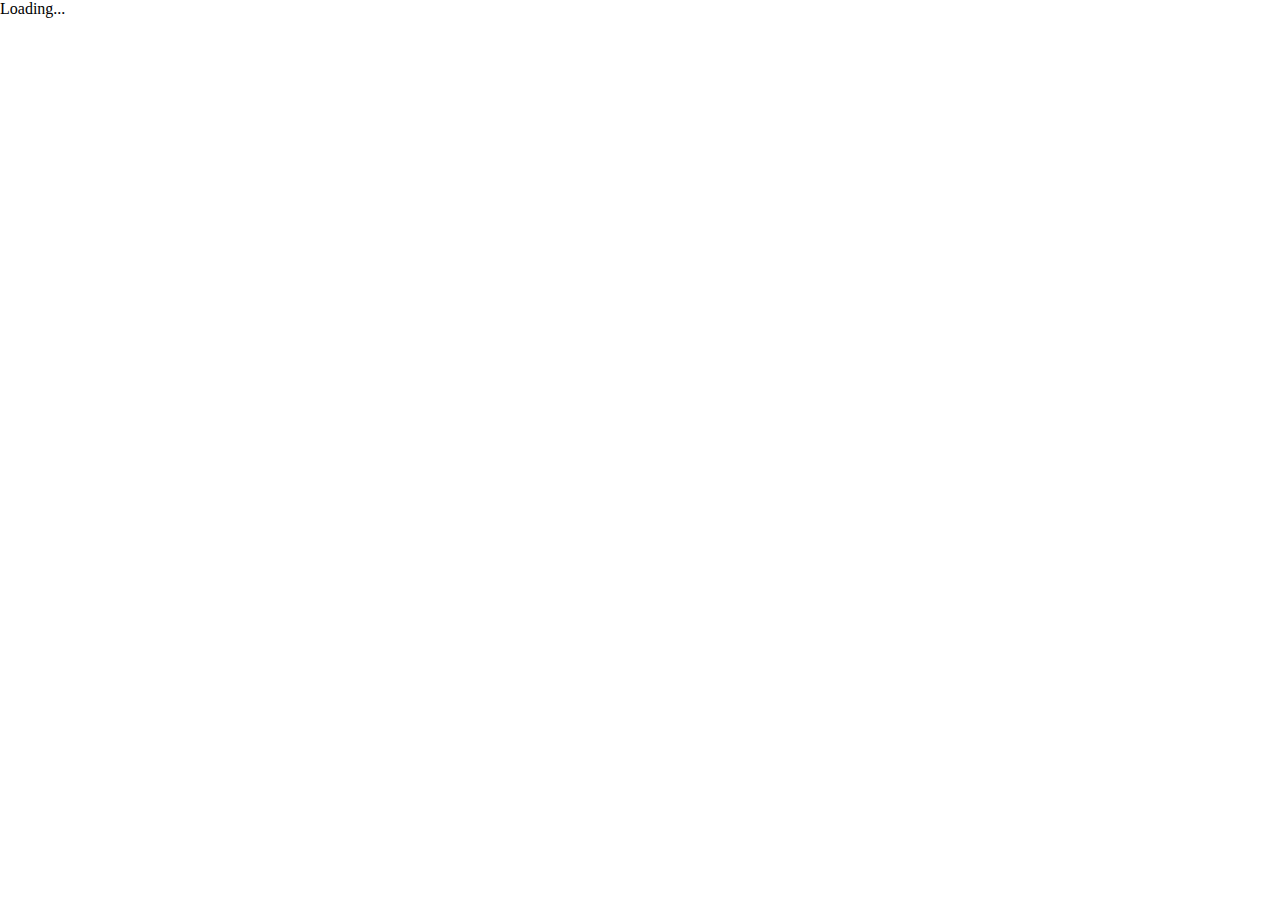
==== index.html @ 35b894fc "just a commit" ====
<!DOCTYPE html>
<html lang="">
  <head>
    <meta charset="utf-8">
    <link rel="stylesheet" type="text/css" href="main.css">
    <title>p5.js example</title>
    <style> body {padding: 0; margin: 0;} </style>
    <script src="p5.js"></script>
    <script src="p5.dom.js"></script>
    <script src="p5.sound.js"></script>
    <script src="sketch.js"></script>
  </head>
  <body>

    <div id="container">
      
    </div>
    
  </body>
</html>
---- main.css ----
body {

}

#container {
	
	width: 1024px;
	margin: auto;
}
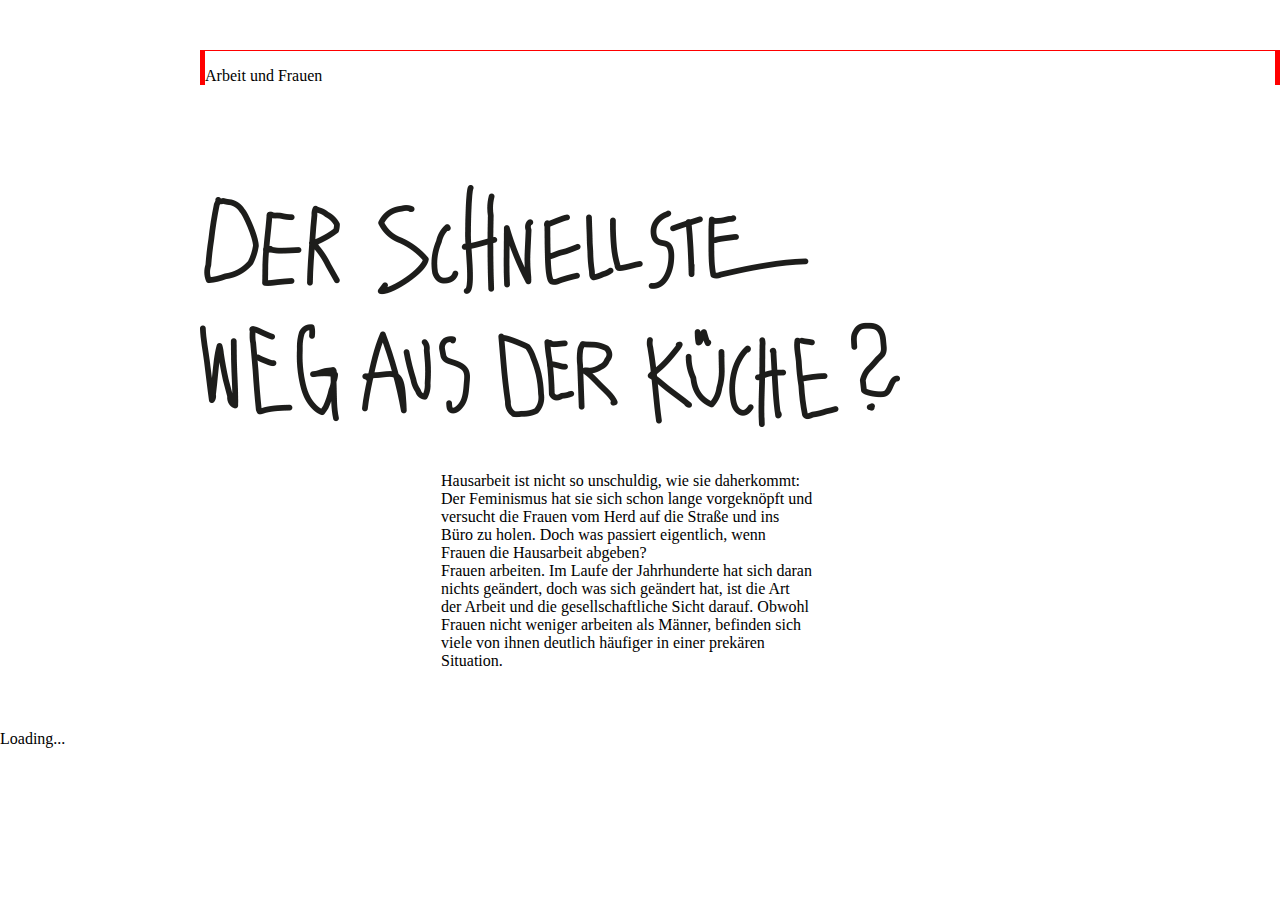
==== commit d1248e63: "just a commit" ====
--- a/index.html
+++ b/index.html
@@ -12,8 +12,23 @@
   </head>
   <body>
 
-    <div id="container">
-      
+<div class="category">
+    <p>Arbeit und Frauen</p>
+</div>
+
+<div class="headline">
+    <img src="assets/head_line.png">
+    </div>
+
+
+
+
+<div id="container">        
+          
+        <div class="text">
+          <p>Hausarbeit ist nicht so unschuldig, wie sie daherkommt: Der Feminismus hat sie sich schon lange vorgeknöpft und versucht die Frauen vom Herd auf die Straße und ins Büro zu holen. Doch was passiert eigentlich, wenn Frauen die Hausarbeit abgeben? <br>
+          Frauen arbeiten. Im Laufe der Jahrhunderte hat sich daran nichts geändert, doch was sich geändert hat, ist die Art der Arbeit und die gesellschaftliche Sicht darauf. Obwohl Frauen nicht weniger arbeiten als Männer, befinden sich viele von ihnen deutlich häufiger in einer prekären Situation.</p>
+        </div>
     </div>
     
   </body>
--- a/main.css
+++ b/main.css
@@ -1,9 +1,38 @@
 body {
+	background: url(assets/kachel_2.png) repeat;
+}
 
-}
 
 #container {
 	
 	width: 1024px;
-	margin: auto;
+	margin-left: auto;
+    margin-right: auto;
+    max-width: 28rem;
 }
+
+
+.text {
+	background: white;	
+	border: white 25px solid;
+	margin: 0 1.6em 1.2em 0;
+	vertical-align: right;
+
+
+}
+
+.headline {
+	margin-top: 100px;
+	margin-left: 200px;
+}
+
+
+.category {
+	margin-top: 50px;
+	margin-left: 200px;
+	/*background: red;	*/
+	border-left: red 5px solid;
+	border-right: red 5px solid;
+	border-top: red 1px solid;
+
+}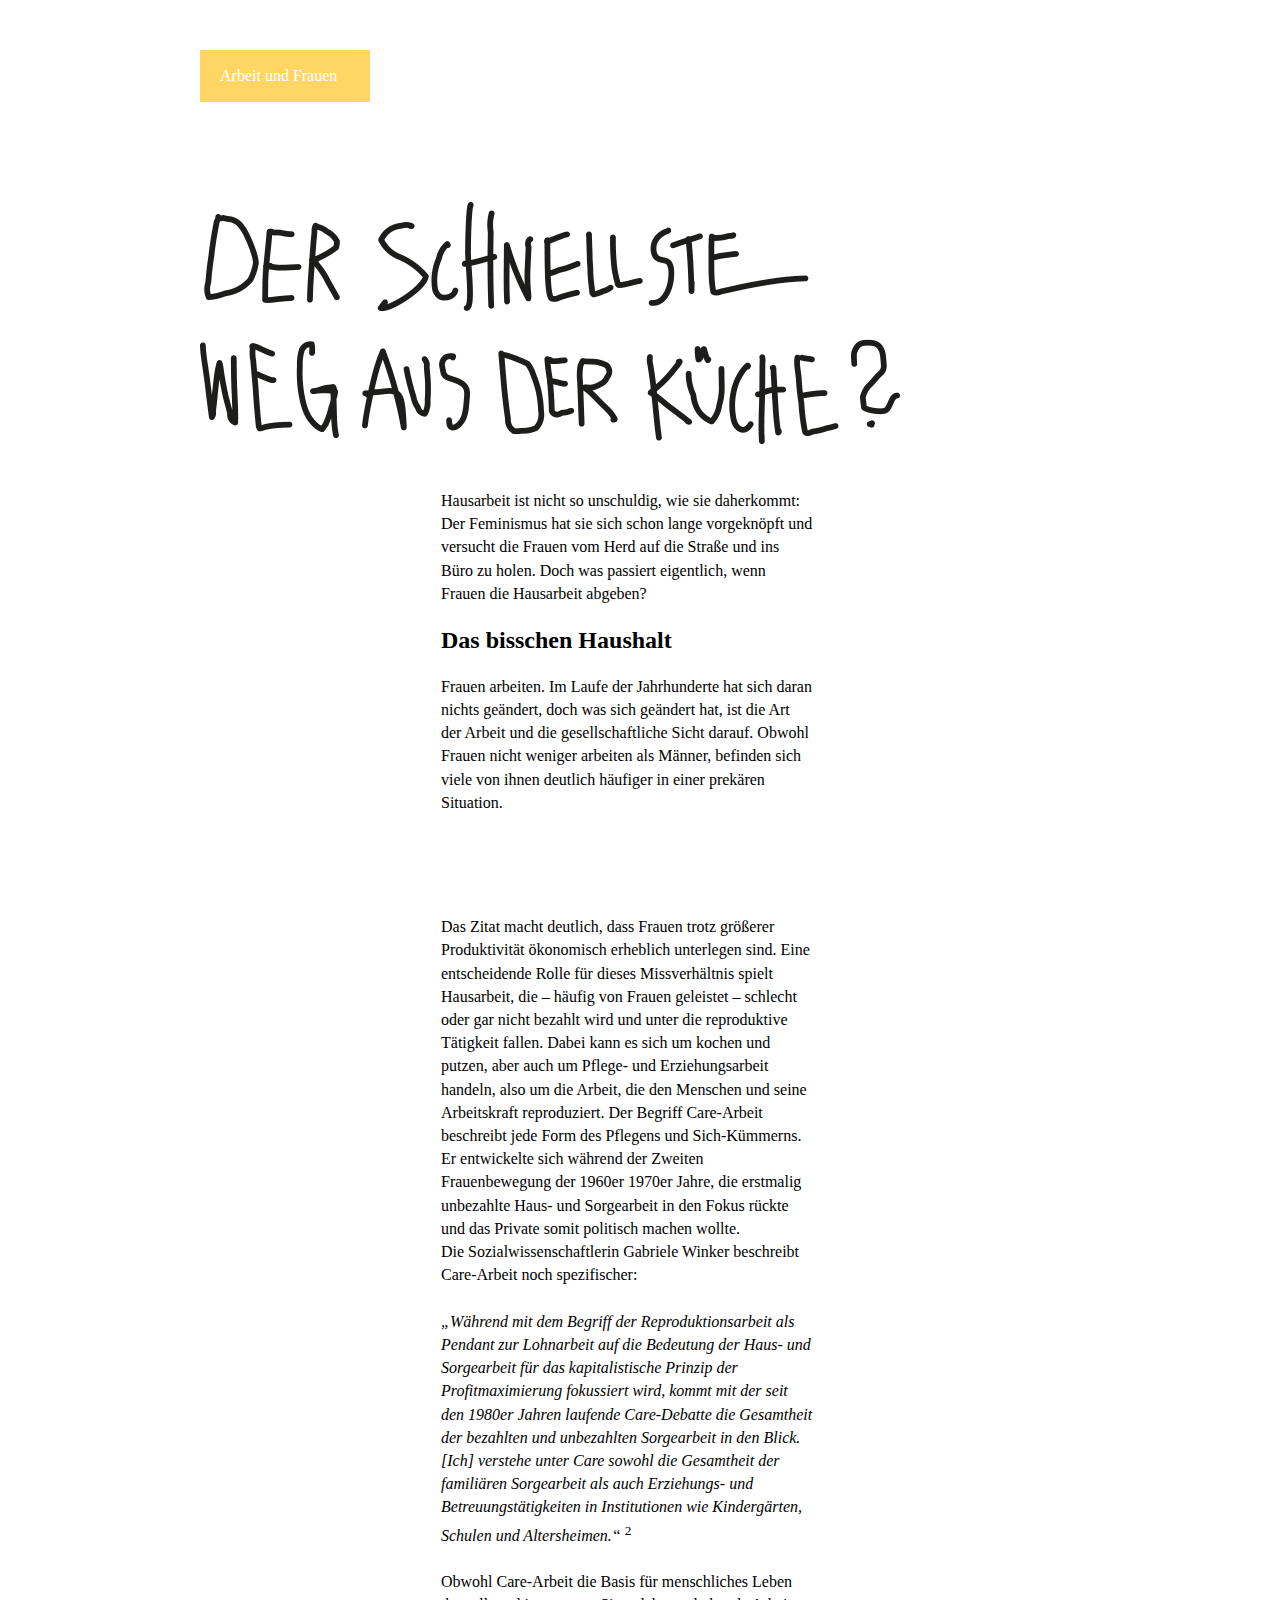
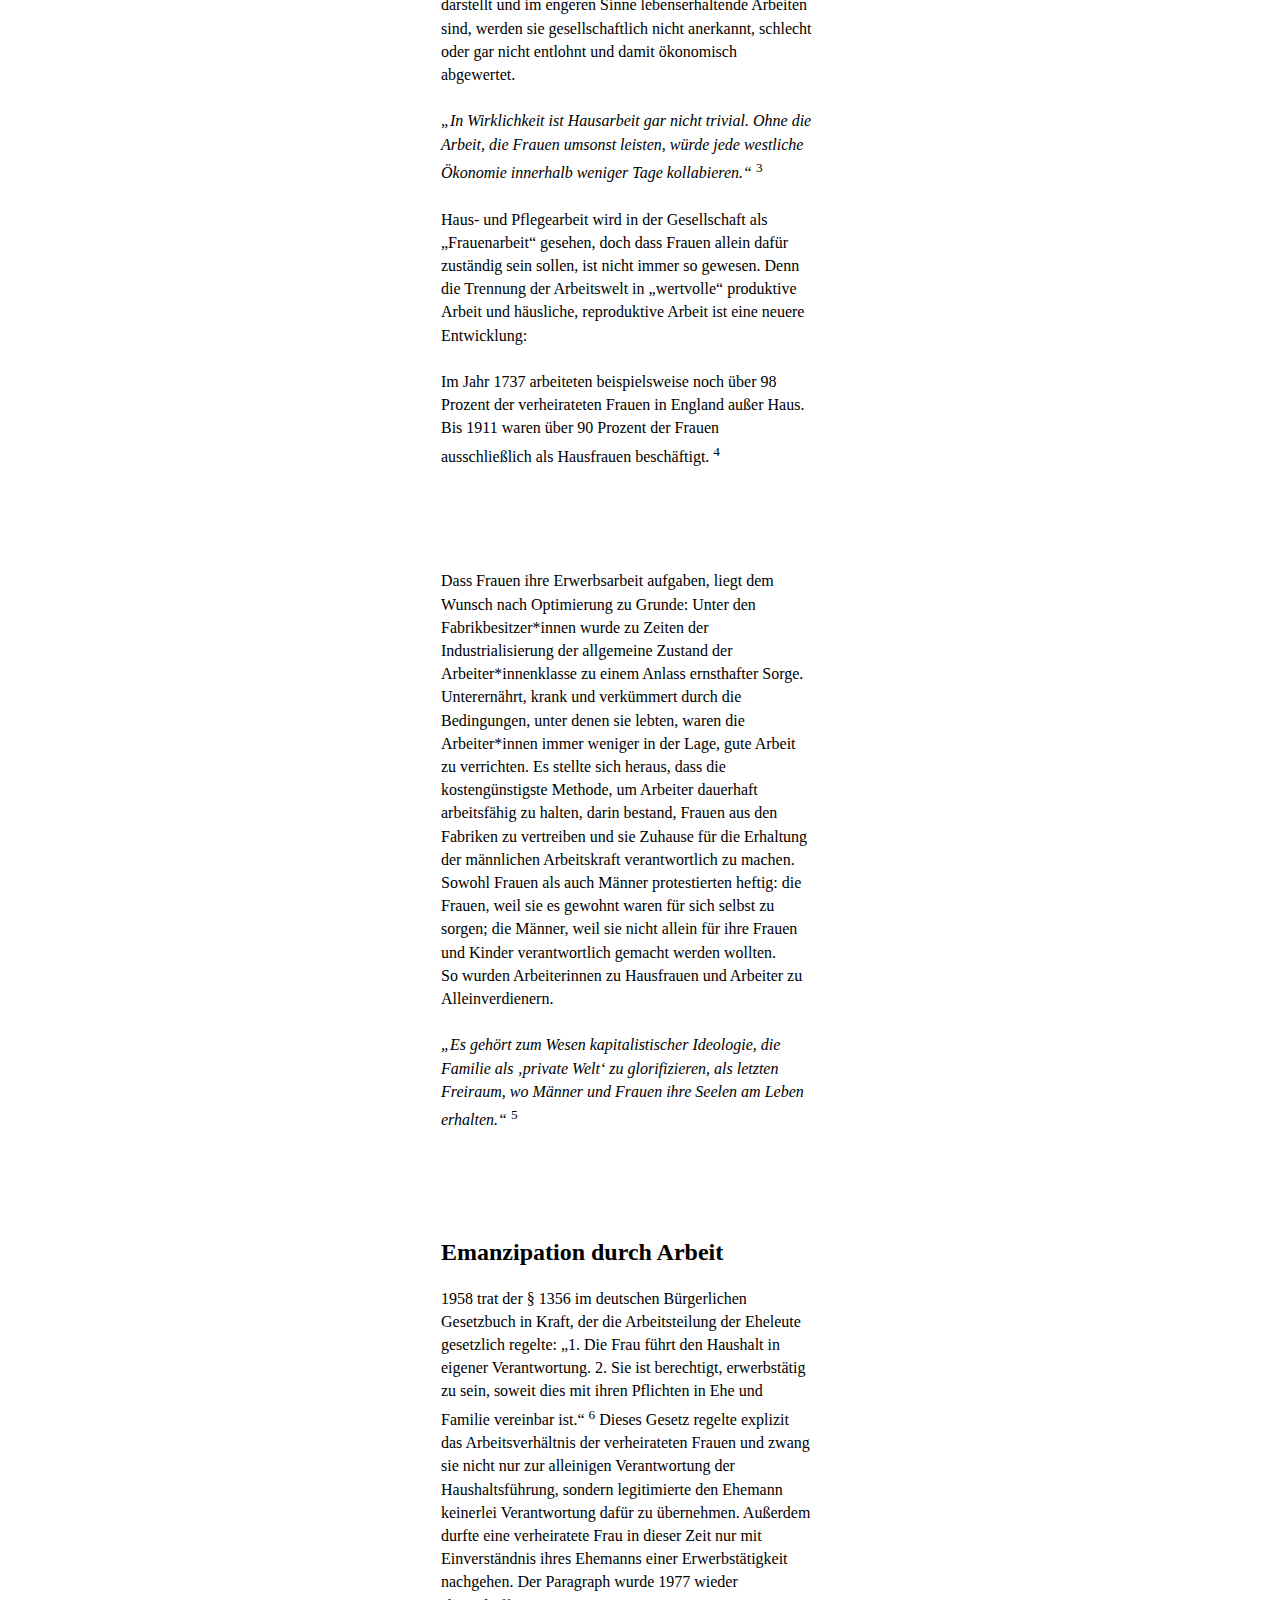
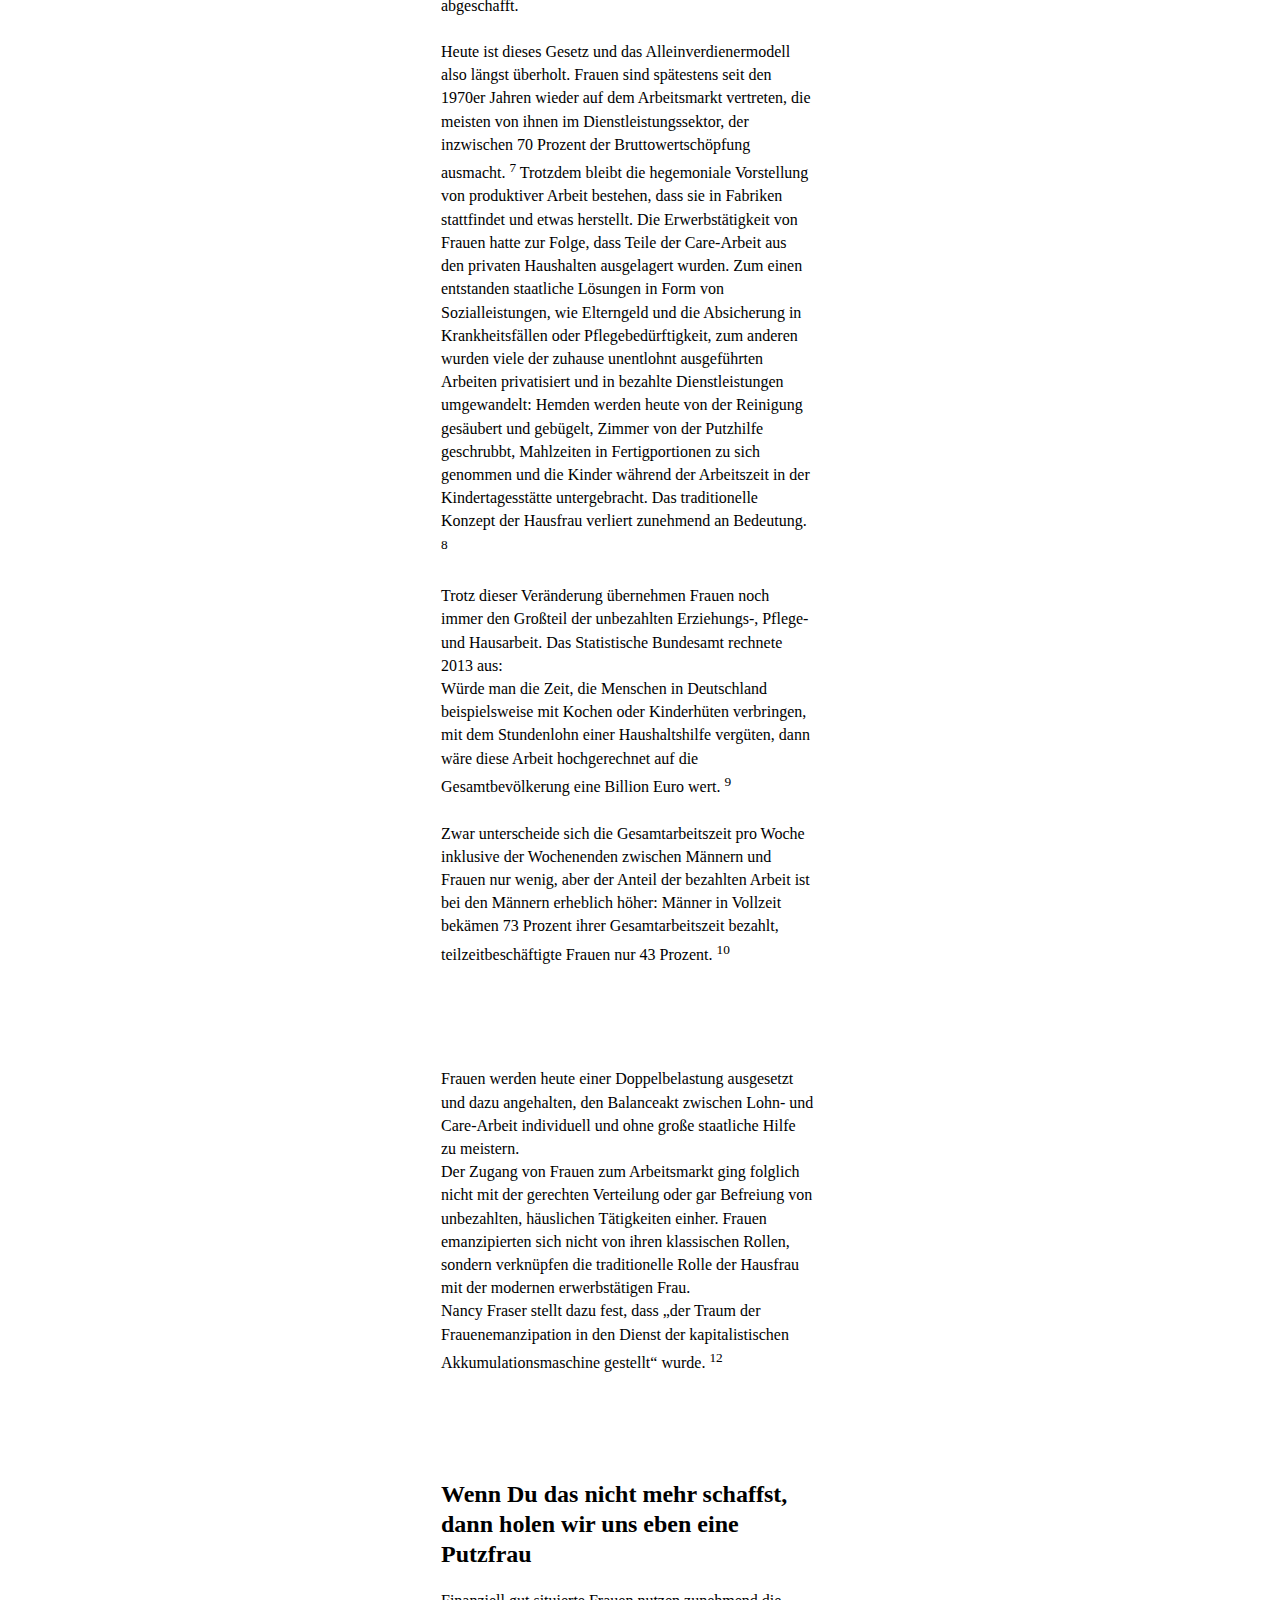
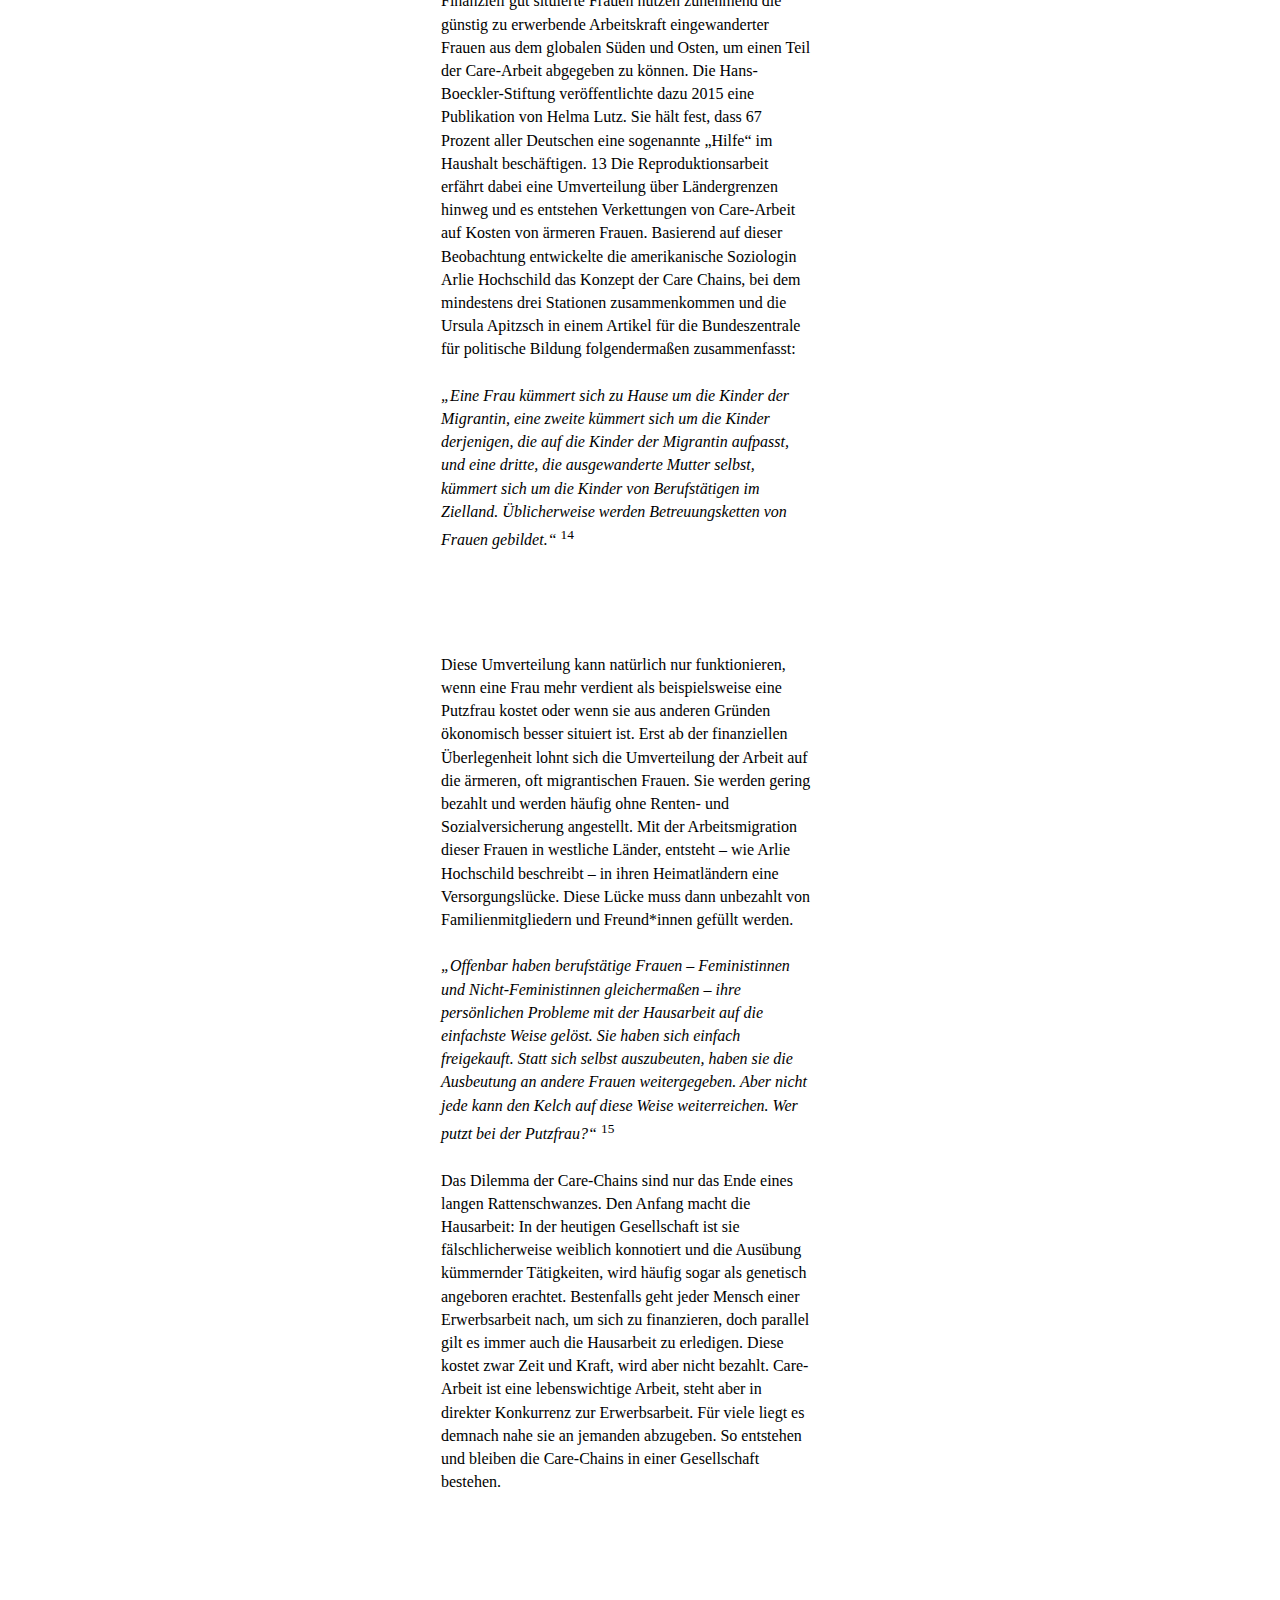
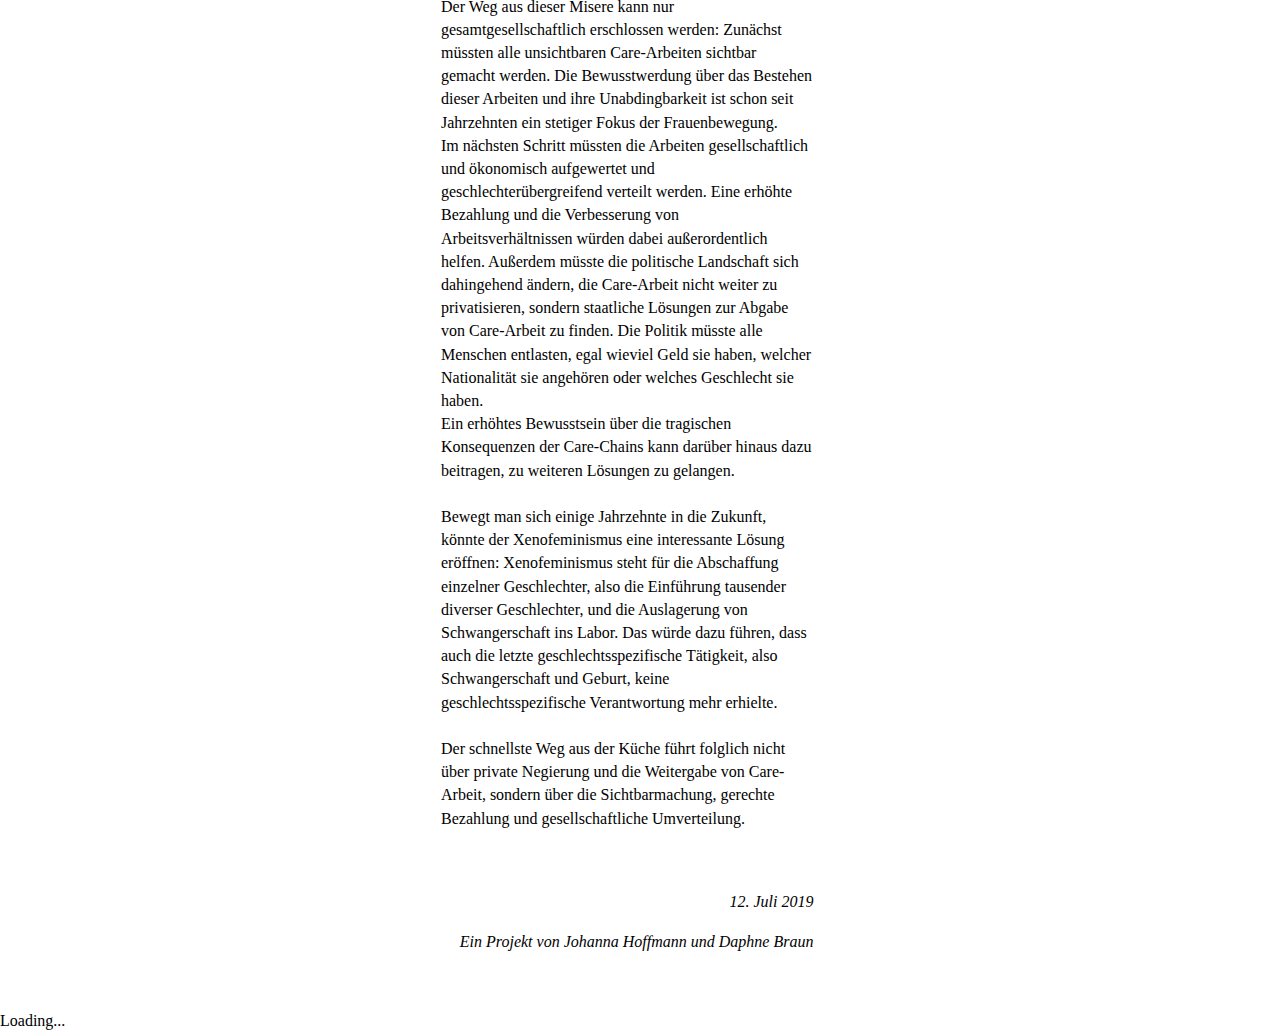
==== commit d5560c06: "just a commit" ====
--- a/index.html
+++ b/index.html
@@ -13,7 +13,7 @@
   <body>
 
 <div class="category">
-    <p>Arbeit und Frauen</p>
+    <p>Arbeit und Frauen<br></p>
 </div>
 
 <div class="headline">
@@ -25,10 +25,100 @@
 
 <div id="container">        
           
-        <div class="text">
-          <p>Hausarbeit ist nicht so unschuldig, wie sie daherkommt: Der Feminismus hat sie sich schon lange vorgeknöpft und versucht die Frauen vom Herd auf die Straße und ins Büro zu holen. Doch was passiert eigentlich, wenn Frauen die Hausarbeit abgeben? <br>
-          Frauen arbeiten. Im Laufe der Jahrhunderte hat sich daran nichts geändert, doch was sich geändert hat, ist die Art der Arbeit und die gesellschaftliche Sicht darauf. Obwohl Frauen nicht weniger arbeiten als Männer, befinden sich viele von ihnen deutlich häufiger in einer prekären Situation.</p>
-        </div>
+<div class="text">
+  <p>Hausarbeit ist nicht so unschuldig, wie sie daherkommt: Der Feminismus hat sie sich schon lange vorgeknöpft und versucht die Frauen vom Herd auf die Straße und ins Büro zu holen. Doch was passiert eigentlich, wenn Frauen die Hausarbeit abgeben? <br>
+  <h2 class="h2"> Das bisschen Haushalt </h2>
+  Frauen arbeiten. Im Laufe der Jahrhunderte hat sich daran nichts geändert, doch was sich geändert hat, ist die Art der Arbeit und die gesellschaftliche Sicht darauf. Obwohl Frauen nicht weniger arbeiten als Männer, befinden sich viele von ihnen deutlich häufiger in einer prekären Situation.</p>
+  </div>
+
+<div class="text">
+  <p>Das Zitat macht deutlich, dass Frauen trotz größerer Produktivität ökonomisch erheblich unterlegen sind. Eine entscheidende Rolle für dieses Missverhältnis spielt Hausarbeit, die – häufig von Frauen geleistet – schlecht oder gar nicht bezahlt wird und unter die reproduktive Tätigkeit fallen. Dabei kann es sich um kochen und putzen, aber auch um Pflege- und Erziehungsarbeit handeln, also um die Arbeit, die den Menschen und seine Arbeitskraft reproduziert. Der Begriff Care-Arbeit beschreibt jede Form des Pflegens und Sich-Kümmerns. Er entwickelte sich während der Zweiten Frauenbewegung der 1960er 1970er Jahre, die erstmalig unbezahlte Haus- und Sorgearbeit in den Fokus rückte und das Private somit politisch machen wollte.<br>
+  
+  Die Sozialwissenschaftlerin Gabriele Winker beschreibt Care-Arbeit noch spezifischer:<br>
+  <br>
+
+  <i>„Während mit dem Begriff der Reproduktionsarbeit als Pendant zur Lohnarbeit auf die Bedeutung der Haus- und Sorgearbeit für das kapitalistische Prinzip der Profitmaximierung fokussiert wird, kommt mit der seit den 1980er Jahren laufende Care-Debatte die Gesamtheit der bezahlten und unbezahlten Sorgearbeit in den Blick. [Ich] verstehe unter Care sowohl die Gesamtheit der familiären Sorgearbeit als auch Erziehungs- und Betreuungstätigkeiten in Institutionen wie Kindergärten, Schulen und Altersheimen.“ </i> <sup>2</sup> <br>
+  <br>
+  
+  Obwohl Care-Arbeit die Basis für menschliches Leben darstellt und im engeren Sinne lebenserhaltende Arbeiten sind, werden sie gesellschaftlich nicht anerkannt, schlecht oder gar nicht entlohnt und damit ökonomisch abgewertet.<br>
+  <br>
+  
+  <i>„In Wirklichkeit ist Hausarbeit gar nicht trivial. Ohne die Arbeit, die Frauen umsonst leisten, würde jede westliche Ökonomie innerhalb weniger Tage kollabieren.“</i> <sup>3</sup> <br>
+  <br>
+
+  Haus- und Pflegearbeit wird in der Gesellschaft als „Frauenarbeit“ gesehen, doch dass Frauen allein dafür zuständig sein sollen, ist nicht immer so gewesen. Denn die Trennung der Arbeitswelt in „wertvolle“ produktive Arbeit und häusliche, reproduktive Arbeit ist eine neuere Entwicklung:<br><br>
+  Im Jahr 1737 arbeiteten beispielsweise noch über 98 Prozent der verheirateten Frauen in England außer Haus. Bis 1911 waren über 90 Prozent der Frauen ausschließlich als Hausfrauen beschäftigt. <sup>4</sup> </p>
+</div>
+
+<div class="text">
+  <p>Dass Frauen ihre Erwerbsarbeit aufgaben, liegt dem Wunsch nach Optimierung zu Grunde: Unter den Fabrikbesitzer*innen wurde zu Zeiten der Industrialisierung der allgemeine Zustand der Arbeiter*innenklasse zu einem Anlass ernsthafter Sorge. Unterernährt, krank und verkümmert durch die Bedingungen, unter denen sie lebten, waren die Arbeiter*innen immer weniger in der Lage, gute Arbeit zu verrichten. Es stellte sich heraus, dass die kostengünstigste Methode, um Arbeiter dauerhaft arbeitsfähig zu halten, darin bestand, Frauen aus den Fabriken zu vertreiben und sie Zuhause für die Erhaltung der männlichen Arbeitskraft verantwortlich zu machen. Sowohl Frauen als auch Männer protestierten heftig: die Frauen, weil sie es gewohnt waren für sich selbst zu sorgen; die Männer, weil sie nicht allein für ihre Frauen und Kinder verantwortlich gemacht werden wollten.<br>
+  So wurden Arbeiterinnen zu Hausfrauen und Arbeiter zu Alleinverdienern.<br>
+  <br>
+
+  <i>„Es gehört zum Wesen kapitalistischer Ideologie, die Familie als ‚private Welt‘ zu glorifizieren, als letzten Freiraum, wo Männer und Frauen ihre Seelen am Leben erhalten.“</i> <sup>5</sup> </p>
+</div>
+
+<div class="text">
+  <h2 class="h2">Emanzipation durch Arbeit</h2>
+  <p>1958 trat der § 1356 im deutschen Bürgerlichen Gesetzbuch in Kraft, der die Arbeitsteilung der Eheleute gesetzlich regelte: „1. Die Frau führt den Haushalt in eigener Verantwortung. 2. Sie ist berechtigt, erwerbstätig zu sein, soweit dies mit ihren Pflichten in Ehe und Familie vereinbar ist.“ <sup>6</sup> Dieses Gesetz regelte explizit das Arbeitsverhältnis der verheirateten Frauen und zwang sie nicht nur zur alleinigen Verantwortung der Haushaltsführung, sondern legitimierte den Ehemann keinerlei Verantwortung dafür zu übernehmen. Außerdem durfte eine verheiratete Frau in dieser Zeit nur mit Einverständnis ihres Ehemanns einer Erwerbstätigkeit nachgehen.
+  Der Paragraph wurde 1977 wieder abgeschafft.<br>
+  <br>
+  Heute ist dieses Gesetz und das Alleinverdienermodell also längst überholt. Frauen sind spätestens seit den 1970er Jahren wieder auf dem Arbeitsmarkt vertreten, die meisten von ihnen im Dienstleistungssektor, der inzwischen 70 Prozent der Bruttowertschöpfung ausmacht. <sup>7</sup> Trotzdem bleibt die hegemoniale Vorstellung von produktiver Arbeit bestehen, dass sie in Fabriken stattfindet und etwas herstellt. Die Erwerbstätigkeit von Frauen hatte zur Folge, dass Teile der Care-Arbeit aus den privaten Haushalten ausgelagert wurden. Zum einen entstanden staatliche Lösungen in Form von Sozialleistungen, wie Elterngeld und die Absicherung in Krankheitsfällen oder Pflegebedürftigkeit, zum anderen wurden viele der zuhause unentlohnt ausgeführten Arbeiten privatisiert und in bezahlte Dienstleistungen umgewandelt: Hemden werden heute von der Reinigung gesäubert und gebügelt, Zimmer von der Putzhilfe geschrubbt, Mahlzeiten in Fertigportionen zu sich genommen und die Kinder während der Arbeitszeit in der Kindertagesstätte untergebracht. Das traditionelle Konzept der Hausfrau verliert zunehmend an Bedeutung. <sup>8</sup> <br>
+  <br>
+
+  Trotz dieser Veränderung übernehmen Frauen noch immer den Großteil der unbezahlten Erziehungs-, Pflege- und Hausarbeit. Das Statistische Bundesamt rechnete 2013 aus: <br>
+  Würde man die Zeit, die Menschen in Deutschland beispielsweise mit Kochen oder Kinderhüten verbringen, mit dem Stundenlohn einer Haushaltshilfe vergüten, dann wäre diese Arbeit hochgerechnet auf die Gesamtbevölkerung eine Billion Euro wert. <sup>9</sup> <br>
+  <br>
+  Zwar unterscheide sich die Gesamtarbeitszeit pro Woche inklusive der Wochenenden zwischen Männern und Frauen nur wenig, aber der Anteil der bezahlten Arbeit ist bei den Männern erheblich höher: Männer in Vollzeit bekämen 73 Prozent ihrer Gesamtarbeitszeit bezahlt, teilzeitbeschäftigte Frauen nur 43 Prozent. <sup>10</sup> </p>
+</div>
+
+<div class="text"><p>
+  Frauen werden heute einer Doppelbelastung ausgesetzt und dazu angehalten, den Balanceakt zwischen Lohn- und Care-Arbeit individuell und ohne große staatliche Hilfe zu meistern.<br>
+  Der Zugang von Frauen zum Arbeitsmarkt ging folglich nicht mit der gerechten Verteilung oder gar Befreiung von unbezahlten, häuslichen Tätigkeiten einher. Frauen emanzipierten sich nicht von ihren klassischen Rollen, sondern verknüpfen die traditionelle Rolle der Hausfrau mit der modernen erwerbstätigen Frau.<br>
+  Nancy Fraser stellt dazu fest, dass „der Traum der Frauenemanzipation in den Dienst der kapitalistischen Akkumulationsmaschine gestellt“ wurde. <sup>12</sup> </p>
+</div>
+
+<div class="text"><p>
+  <h2 class="h2">Wenn Du das nicht mehr schaffst, dann holen wir uns eben eine Putzfrau</h2>  Finanziell gut situierte Frauen nutzen zunehmend die günstig zu erwerbende Arbeitskraft eingewanderter Frauen aus dem globalen Süden und Osten, um einen Teil der Care-Arbeit abgegeben zu können. Die Hans-Boeckler-Stiftung veröffentlichte dazu 2015 eine Publikation von Helma Lutz. Sie hält fest, dass 67 Prozent aller Deutschen eine sogenannte „Hilfe“ im Haushalt beschäftigen. 13 Die Reproduktionsarbeit erfährt dabei eine Umverteilung über Ländergrenzen hinweg und es entstehen Verkettungen von Care-Arbeit auf Kosten von ärmeren Frauen. Basierend auf dieser Beobachtung entwickelte die amerikanische Soziologin Arlie Hochschild das Konzept der Care Chains, bei dem mindestens drei Stationen zusammenkommen und die Ursula Apitzsch in einem Artikel für die Bundeszentrale für politische Bildung folgendermaßen zusammenfasst:<br>
+  <br>
+
+  <i>„Eine Frau kümmert sich zu Hause um die Kinder der Migrantin, eine zweite kümmert sich um die Kinder derjenigen, die auf die Kinder der Migrantin aufpasst, und eine dritte, die ausgewanderte Mutter selbst, kümmert sich um die Kinder von Berufstätigen im Zielland. Üblicherweise werden Betreuungsketten von Frauen gebildet.“ </i> <sup>14</sup> </p>
+</div>
+
+<div class="text"><p>
+Diese Umverteilung kann natürlich nur funktionieren, wenn eine Frau mehr verdient als beispielsweise eine Putzfrau kostet oder wenn sie aus anderen Gründen ökonomisch besser situiert ist. Erst ab der finanziellen Überlegenheit lohnt sich die Umverteilung der Arbeit auf die ärmeren, oft migrantischen Frauen. Sie werden gering bezahlt und werden häufig ohne Renten- und Sozialversicherung angestellt. Mit der Arbeitsmigration dieser Frauen in westliche Länder, entsteht – wie Arlie Hochschild beschreibt – in ihren Heimatländern eine Versorgungslücke. Diese Lücke muss dann unbezahlt von Familienmitgliedern und Freund*innen gefüllt werden.<br>
+<br>
+
+<i>„Offenbar haben berufstätige Frauen – Feministinnen und Nicht-Feministinnen gleichermaßen – ihre persönlichen Probleme mit der Hausarbeit auf die einfachste Weise gelöst. Sie haben sich einfach freigekauft. Statt sich selbst auszubeuten, haben sie die Ausbeutung an andere Frauen weitergegeben. Aber nicht jede kann den Kelch auf diese Weise weiterreichen. Wer putzt bei der Putzfrau?“ </i> <sup>15</sup> <br>
+<br>
+
+Das Dilemma der Care-Chains sind nur das Ende eines langen Rattenschwanzes. Den Anfang macht die Hausarbeit: In der heutigen Gesellschaft ist sie fälschlicherweise weiblich konnotiert und die Ausübung kümmernder Tätigkeiten, wird häufig sogar als genetisch angeboren erachtet. Bestenfalls geht jeder Mensch einer Erwerbsarbeit nach, um sich zu finanzieren, doch parallel gilt es immer auch die Hausarbeit zu erledigen. Diese kostet zwar Zeit und Kraft, wird aber nicht bezahlt. Care-Arbeit ist eine lebenswichtige Arbeit, steht aber in direkter Konkurrenz zur Erwerbsarbeit. Für viele liegt es demnach nahe sie an jemanden abzugeben. So entstehen und bleiben die Care-Chains in einer Gesellschaft bestehen. </p>
+</div>
+
+
+<div class="text"><p>
+Der Weg aus dieser Misere kann nur gesamtgesellschaftlich erschlossen werden: 
+Zunächst müssten alle unsichtbaren Care-Arbeiten sichtbar gemacht werden. Die Bewusstwerdung über das Bestehen dieser Arbeiten und ihre Unabdingbarkeit ist schon seit Jahrzehnten ein stetiger Fokus der Frauenbewegung. <br>
+Im nächsten Schritt müssten die Arbeiten gesellschaftlich und ökonomisch aufgewertet und geschlechterübergreifend verteilt werden. Eine erhöhte Bezahlung und die Verbesserung von Arbeitsverhältnissen würden dabei außerordentlich helfen. Außerdem müsste die politische Landschaft sich dahingehend ändern, die Care-Arbeit nicht weiter zu privatisieren, sondern staatliche Lösungen zur Abgabe von Care-Arbeit zu finden. Die Politik müsste alle Menschen entlasten, egal wieviel Geld sie haben, welcher Nationalität sie angehören oder welches Geschlecht sie haben. <br>
+Ein erhöhtes Bewusstsein über die tragischen Konsequenzen der Care-Chains kann darüber hinaus dazu beitragen, zu weiteren Lösungen zu gelangen. <br>
+<br>
+
+Bewegt man sich einige Jahrzehnte in die Zukunft, könnte der Xenofeminismus eine interessante Lösung eröffnen: Xenofeminismus steht für die Abschaffung einzelner Geschlechter, also die Einführung tausender diverser Geschlechter, und die Auslagerung von Schwangerschaft ins Labor. Das würde dazu führen, dass auch die letzte geschlechtsspezifische Tätigkeit, also Schwangerschaft und Geburt, keine geschlechtsspezifische Verantwortung mehr erhielte. <br>
+<br>
+
+Der schnellste Weg aus der Küche führt folglich nicht über private Negierung und die Weitergabe von Care-Arbeit, sondern über die Sichtbarmachung, gerechte Bezahlung und gesellschaftliche Umverteilung.<br>
+<br><br>
+
+
+<div class="credits"> 
+  <i>12. Juli 2019 <br> <br>
+Ein Projekt von Johanna Hoffmann und Daphne Braun </i> </p>
+</div>
+</div>
+</div>
+
+
+
     </div>
     
   </body>
--- a/main.css
+++ b/main.css
@@ -1,7 +1,25 @@
 body {
-	background: url(assets/kachel_2.png) repeat;
+	background: url(assets/kachel_3.png) repeat;
 }
 
+@font-face {
+	font-family: "Tablet Gothic Regular";
+	src: url("assets/TabletGothicRegular.ttf");
+}
+
+.category {
+	font-family: "Tablet Gothic Regular";
+	font-size: 16px;
+	color: white;
+	width: 130px;
+	margin-top: 50px;
+	margin-left: 200px;
+	background: #ffd564;	
+	border-left: #ffd564 20px solid;
+	border-right: #ffd564 20px solid;
+	border-bottom: #ffd564 1px solid;	
+	border-top: #ffd564 1px solid;
+}
 
 #container {
 	
@@ -11,8 +29,23 @@
     max-width: 28rem;
 }
 
+.h2 {
+	font-family: "Tablet Gothic Regular";
+	line-height: 125%;
+	font-size: 22;
+}
+
+.credits {
+	font-family: "Tablet Gothic Regular";
+	line-height: 125%;
+	text-align: right;
+}
 
 .text {
+	font-family: "Tablet Gothic Regular";
+	line-height: 145%;
+
+	font-size: 11;
 	background: white;	
 	border: white 25px solid;
 	margin: 0 1.6em 1.2em 0;
@@ -27,12 +60,3 @@
 }
 
 
-.category {
-	margin-top: 50px;
-	margin-left: 200px;
-	/*background: red;	*/
-	border-left: red 5px solid;
-	border-right: red 5px solid;
-	border-top: red 1px solid;
-
-}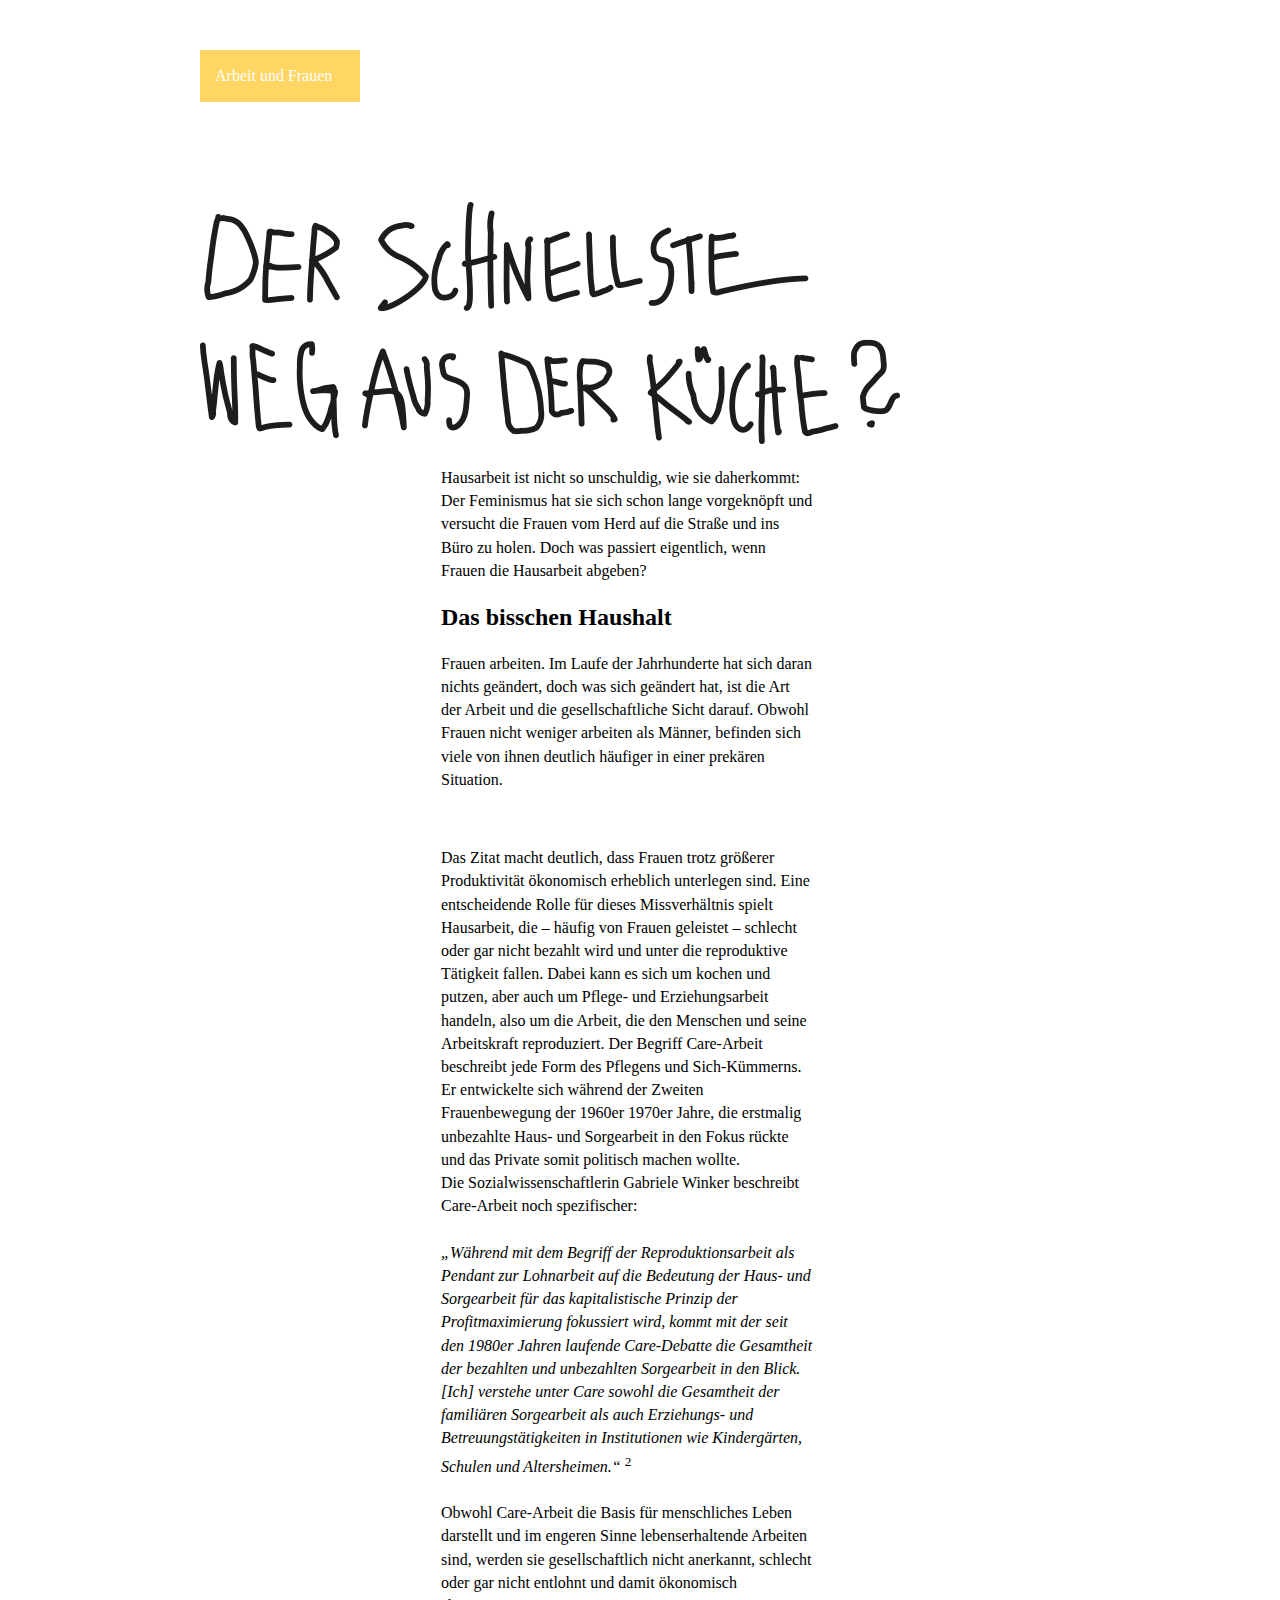
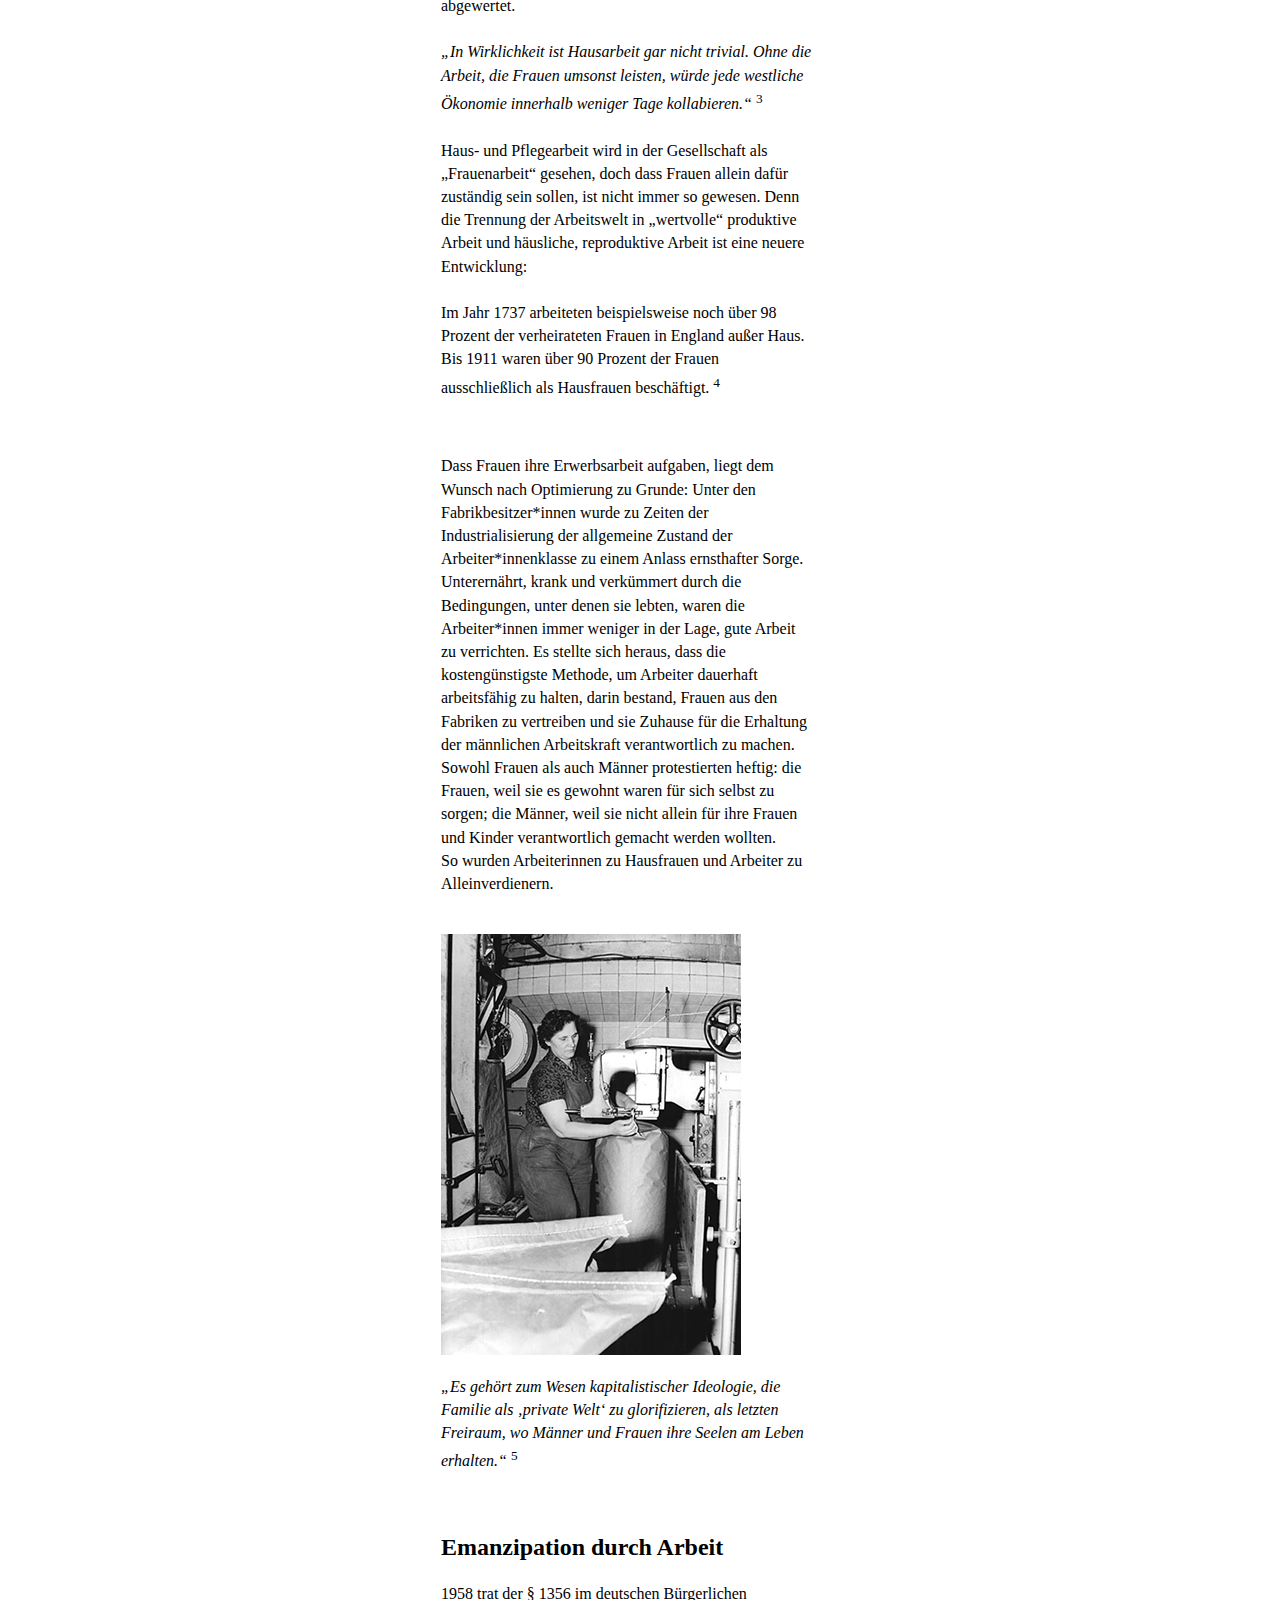
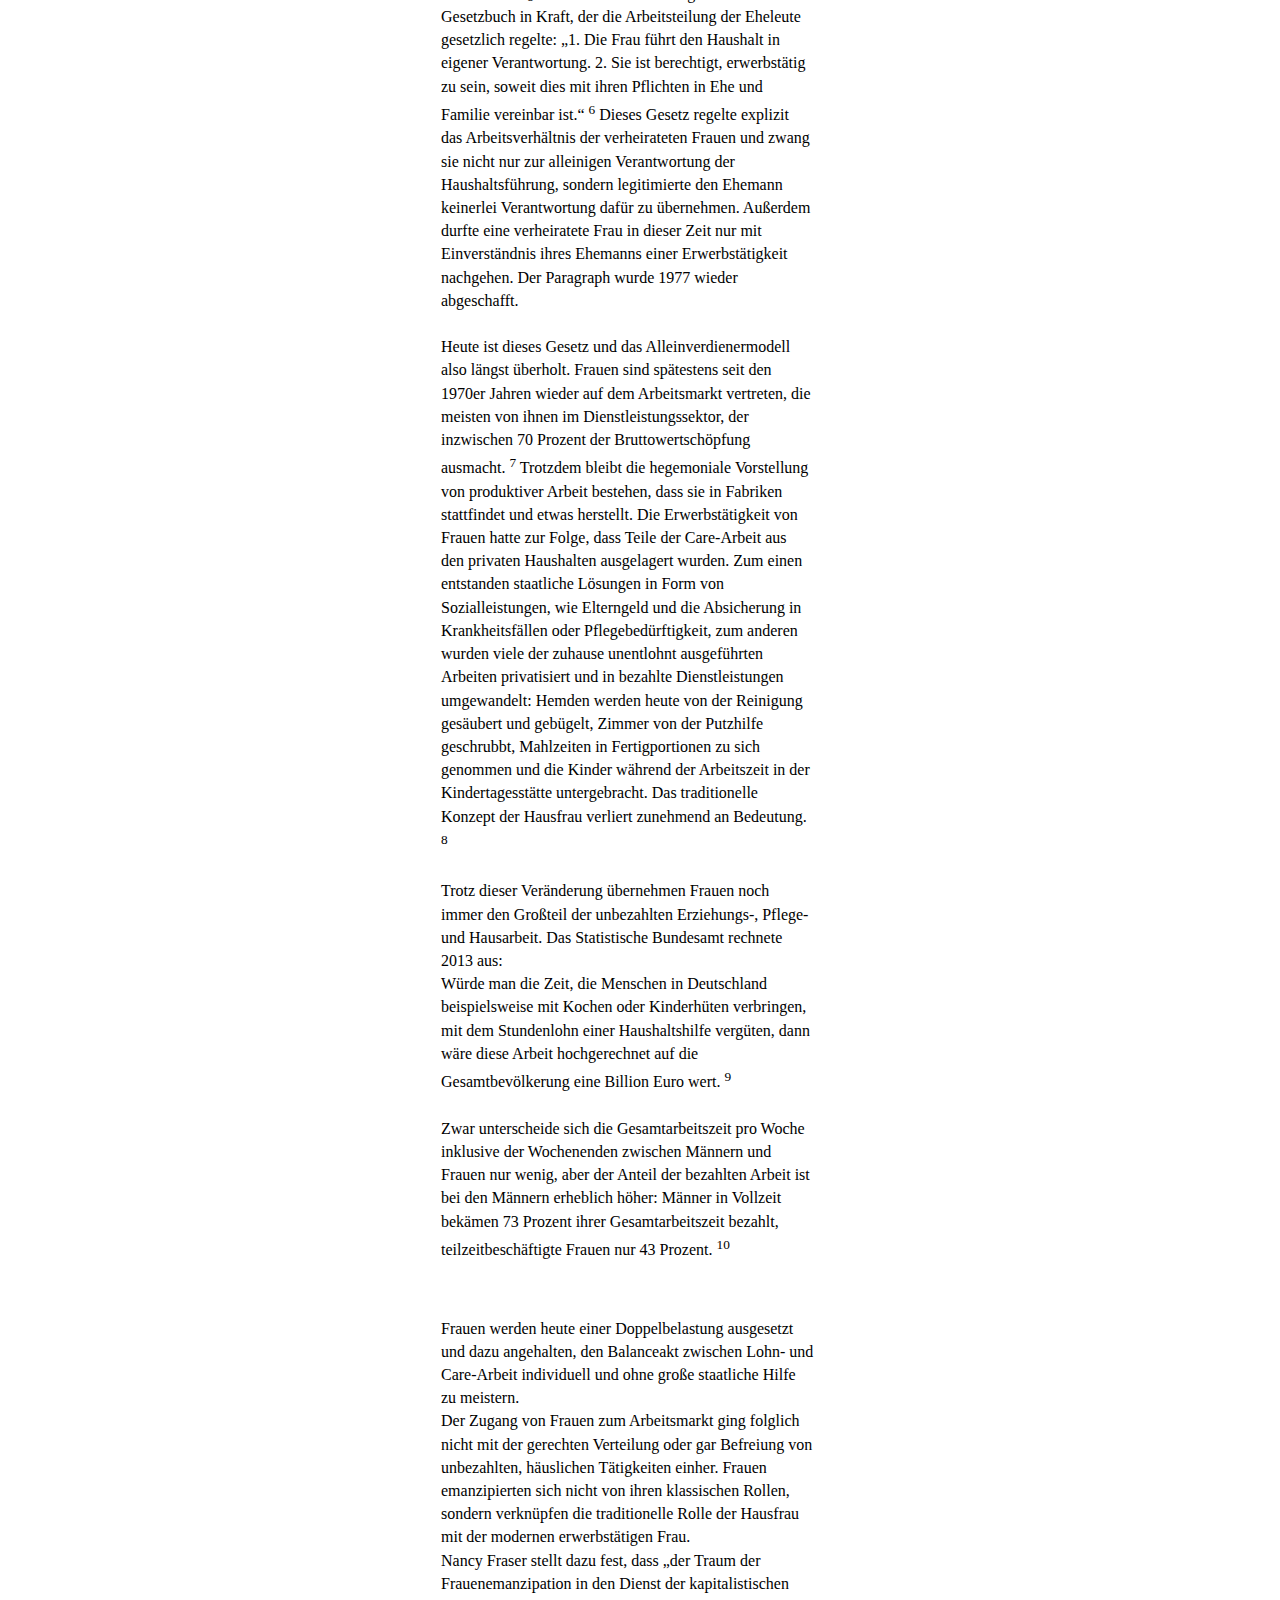
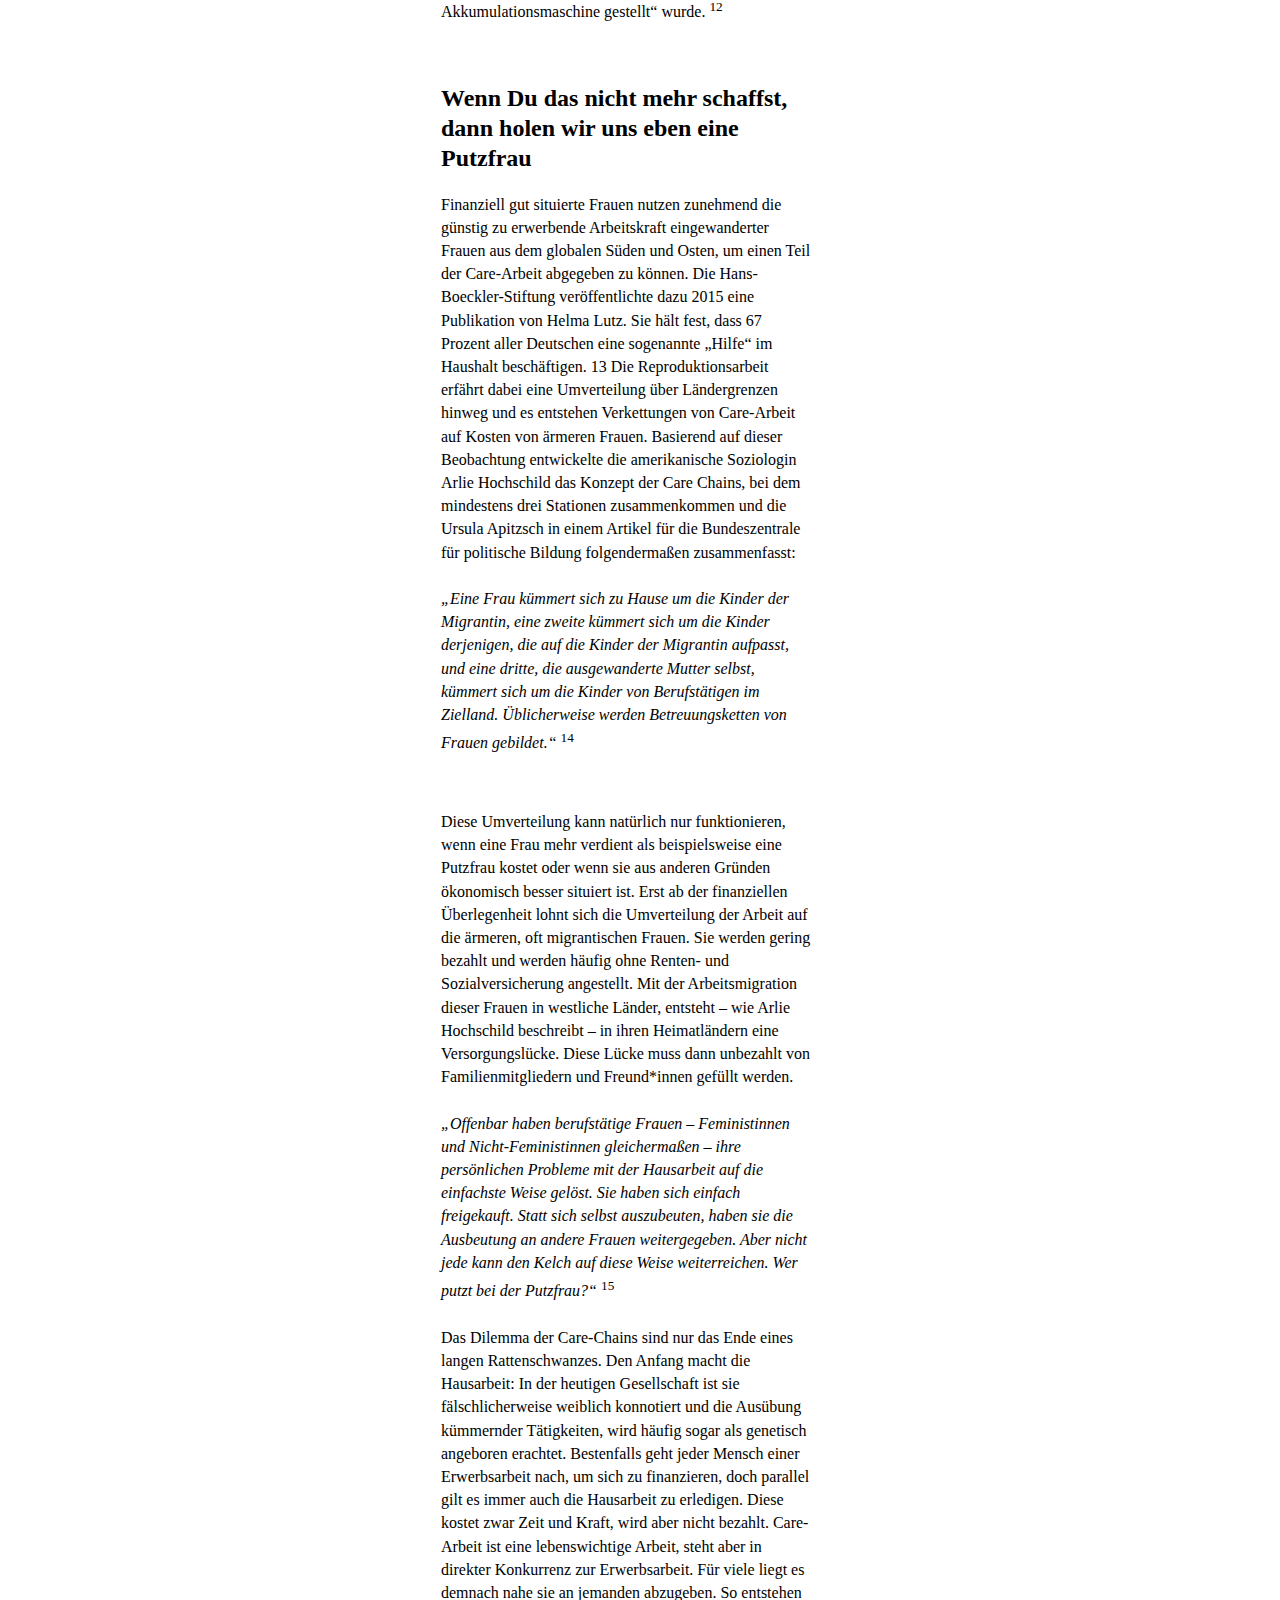
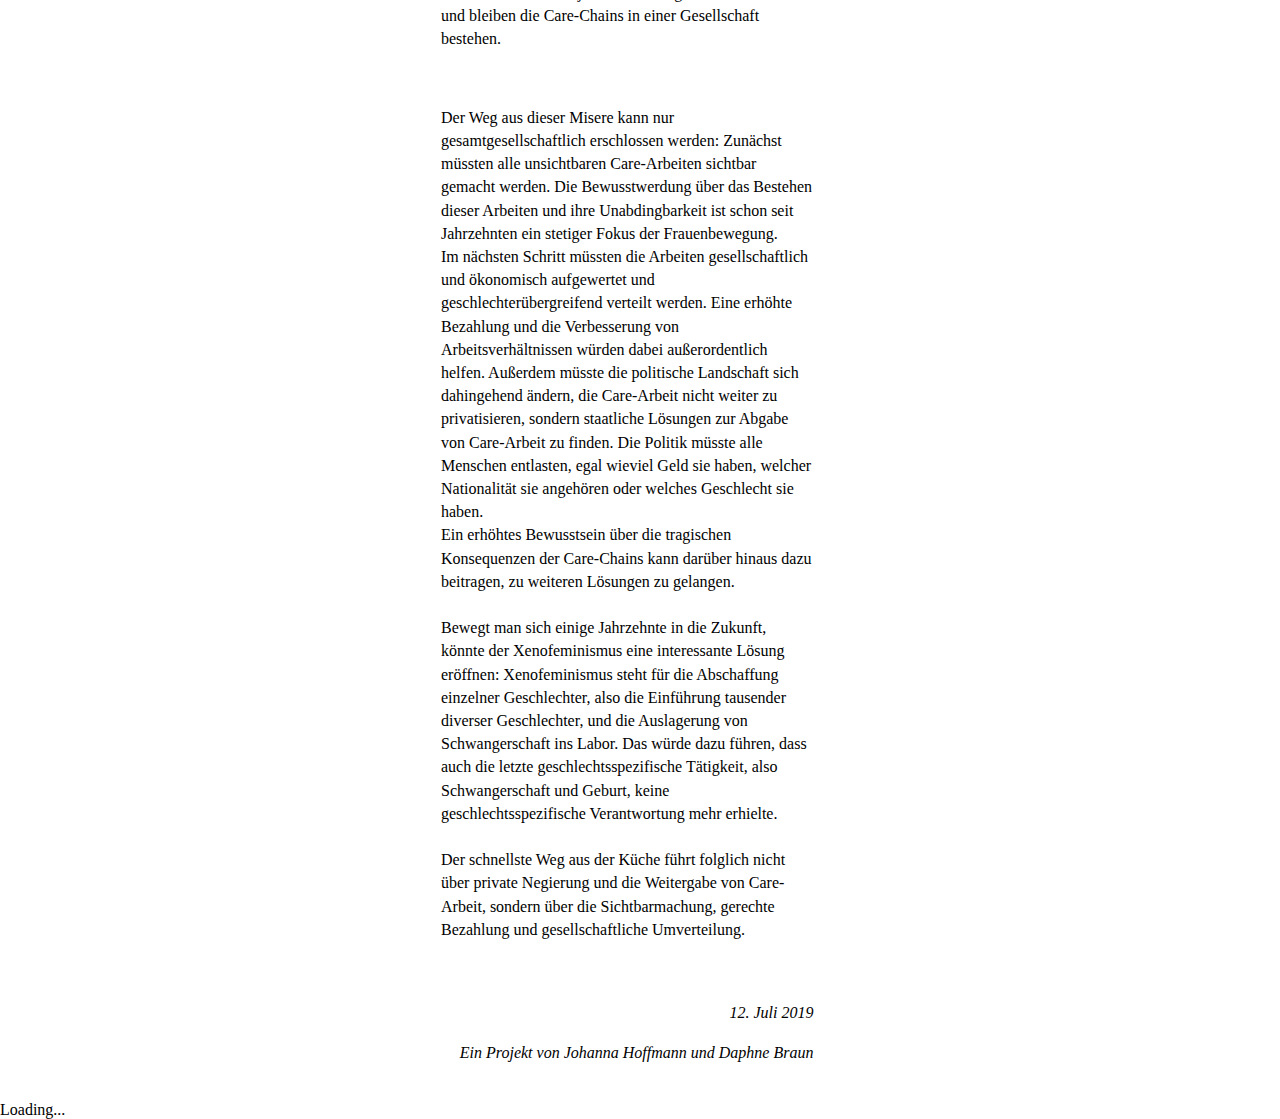
==== commit 3207a2a7: "just a commit" ====
--- a/index.html
+++ b/index.html
@@ -14,23 +14,21 @@
 
 <div class="category">
     <p>Arbeit und Frauen<br></p>
-</div>
+  </div>
 
 <div class="headline">
     <img src="assets/head_line.png">
-    </div>
-
-
-
+  </div>
 
 <div id="container">        
-          
+
 <div class="text">
   <p>Hausarbeit ist nicht so unschuldig, wie sie daherkommt: Der Feminismus hat sie sich schon lange vorgeknöpft und versucht die Frauen vom Herd auf die Straße und ins Büro zu holen. Doch was passiert eigentlich, wenn Frauen die Hausarbeit abgeben? <br>
   <h2 class="h2"> Das bisschen Haushalt </h2>
   Frauen arbeiten. Im Laufe der Jahrhunderte hat sich daran nichts geändert, doch was sich geändert hat, ist die Art der Arbeit und die gesellschaftliche Sicht darauf. Obwohl Frauen nicht weniger arbeiten als Männer, befinden sich viele von ihnen deutlich häufiger in einer prekären Situation.</p>
   </div>
 
+<!-- Neues Textfeld -->
 <div class="text">
   <p>Das Zitat macht deutlich, dass Frauen trotz größerer Produktivität ökonomisch erheblich unterlegen sind. Eine entscheidende Rolle für dieses Missverhältnis spielt Hausarbeit, die – häufig von Frauen geleistet – schlecht oder gar nicht bezahlt wird und unter die reproduktive Tätigkeit fallen. Dabei kann es sich um kochen und putzen, aber auch um Pflege- und Erziehungsarbeit handeln, also um die Arbeit, die den Menschen und seine Arbeitskraft reproduziert. Der Begriff Care-Arbeit beschreibt jede Form des Pflegens und Sich-Kümmerns. Er entwickelte sich während der Zweiten Frauenbewegung der 1960er 1970er Jahre, die erstmalig unbezahlte Haus- und Sorgearbeit in den Fokus rückte und das Private somit politisch machen wollte.<br>
   
@@ -50,14 +48,24 @@
   Im Jahr 1737 arbeiteten beispielsweise noch über 98 Prozent der verheirateten Frauen in England außer Haus. Bis 1911 waren über 90 Prozent der Frauen ausschließlich als Hausfrauen beschäftigt. <sup>4</sup> </p>
 </div>
 
+<!-- Neues Textfeld -->
 <div class="text">
   <p>Dass Frauen ihre Erwerbsarbeit aufgaben, liegt dem Wunsch nach Optimierung zu Grunde: Unter den Fabrikbesitzer*innen wurde zu Zeiten der Industrialisierung der allgemeine Zustand der Arbeiter*innenklasse zu einem Anlass ernsthafter Sorge. Unterernährt, krank und verkümmert durch die Bedingungen, unter denen sie lebten, waren die Arbeiter*innen immer weniger in der Lage, gute Arbeit zu verrichten. Es stellte sich heraus, dass die kostengünstigste Methode, um Arbeiter dauerhaft arbeitsfähig zu halten, darin bestand, Frauen aus den Fabriken zu vertreiben und sie Zuhause für die Erhaltung der männlichen Arbeitskraft verantwortlich zu machen. Sowohl Frauen als auch Männer protestierten heftig: die Frauen, weil sie es gewohnt waren für sich selbst zu sorgen; die Männer, weil sie nicht allein für ihre Frauen und Kinder verantwortlich gemacht werden wollten.<br>
   So wurden Arbeiterinnen zu Hausfrauen und Arbeiter zu Alleinverdienern.<br>
   <br>
 
+<!-- <img class=img-frau_1 id="frau_1"   src="assets/frau_1.jpg"   alt="Frau_1" title="Arbeiterin in der Fabrik (Abb. 1)"/> -->
+
+<div class="img-frau_1"></div>
+
   <i>„Es gehört zum Wesen kapitalistischer Ideologie, die Familie als ‚private Welt‘ zu glorifizieren, als letzten Freiraum, wo Männer und Frauen ihre Seelen am Leben erhalten.“</i> <sup>5</sup> </p>
+
 </div>
 
+
+  
+
+<!-- Neues Textfeld -->
 <div class="text">
   <h2 class="h2">Emanzipation durch Arbeit</h2>
   <p>1958 trat der § 1356 im deutschen Bürgerlichen Gesetzbuch in Kraft, der die Arbeitsteilung der Eheleute gesetzlich regelte: „1. Die Frau führt den Haushalt in eigener Verantwortung. 2. Sie ist berechtigt, erwerbstätig zu sein, soweit dies mit ihren Pflichten in Ehe und Familie vereinbar ist.“ <sup>6</sup> Dieses Gesetz regelte explizit das Arbeitsverhältnis der verheirateten Frauen und zwang sie nicht nur zur alleinigen Verantwortung der Haushaltsführung, sondern legitimierte den Ehemann keinerlei Verantwortung dafür zu übernehmen. Außerdem durfte eine verheiratete Frau in dieser Zeit nur mit Einverständnis ihres Ehemanns einer Erwerbstätigkeit nachgehen.
@@ -72,12 +80,14 @@
   Zwar unterscheide sich die Gesamtarbeitszeit pro Woche inklusive der Wochenenden zwischen Männern und Frauen nur wenig, aber der Anteil der bezahlten Arbeit ist bei den Männern erheblich höher: Männer in Vollzeit bekämen 73 Prozent ihrer Gesamtarbeitszeit bezahlt, teilzeitbeschäftigte Frauen nur 43 Prozent. <sup>10</sup> </p>
 </div>
 
+<!-- Neues Textfeld -->
 <div class="text"><p>
   Frauen werden heute einer Doppelbelastung ausgesetzt und dazu angehalten, den Balanceakt zwischen Lohn- und Care-Arbeit individuell und ohne große staatliche Hilfe zu meistern.<br>
   Der Zugang von Frauen zum Arbeitsmarkt ging folglich nicht mit der gerechten Verteilung oder gar Befreiung von unbezahlten, häuslichen Tätigkeiten einher. Frauen emanzipierten sich nicht von ihren klassischen Rollen, sondern verknüpfen die traditionelle Rolle der Hausfrau mit der modernen erwerbstätigen Frau.<br>
   Nancy Fraser stellt dazu fest, dass „der Traum der Frauenemanzipation in den Dienst der kapitalistischen Akkumulationsmaschine gestellt“ wurde. <sup>12</sup> </p>
 </div>
 
+<!-- Neues Textfeld -->
 <div class="text"><p>
   <h2 class="h2">Wenn Du das nicht mehr schaffst, dann holen wir uns eben eine Putzfrau</h2>  Finanziell gut situierte Frauen nutzen zunehmend die günstig zu erwerbende Arbeitskraft eingewanderter Frauen aus dem globalen Süden und Osten, um einen Teil der Care-Arbeit abgegeben zu können. Die Hans-Boeckler-Stiftung veröffentlichte dazu 2015 eine Publikation von Helma Lutz. Sie hält fest, dass 67 Prozent aller Deutschen eine sogenannte „Hilfe“ im Haushalt beschäftigen. 13 Die Reproduktionsarbeit erfährt dabei eine Umverteilung über Ländergrenzen hinweg und es entstehen Verkettungen von Care-Arbeit auf Kosten von ärmeren Frauen. Basierend auf dieser Beobachtung entwickelte die amerikanische Soziologin Arlie Hochschild das Konzept der Care Chains, bei dem mindestens drei Stationen zusammenkommen und die Ursula Apitzsch in einem Artikel für die Bundeszentrale für politische Bildung folgendermaßen zusammenfasst:<br>
   <br>
@@ -85,6 +95,7 @@
   <i>„Eine Frau kümmert sich zu Hause um die Kinder der Migrantin, eine zweite kümmert sich um die Kinder derjenigen, die auf die Kinder der Migrantin aufpasst, und eine dritte, die ausgewanderte Mutter selbst, kümmert sich um die Kinder von Berufstätigen im Zielland. Üblicherweise werden Betreuungsketten von Frauen gebildet.“ </i> <sup>14</sup> </p>
 </div>
 
+<!-- Neues Textfeld -->
 <div class="text"><p>
 Diese Umverteilung kann natürlich nur funktionieren, wenn eine Frau mehr verdient als beispielsweise eine Putzfrau kostet oder wenn sie aus anderen Gründen ökonomisch besser situiert ist. Erst ab der finanziellen Überlegenheit lohnt sich die Umverteilung der Arbeit auf die ärmeren, oft migrantischen Frauen. Sie werden gering bezahlt und werden häufig ohne Renten- und Sozialversicherung angestellt. Mit der Arbeitsmigration dieser Frauen in westliche Länder, entsteht – wie Arlie Hochschild beschreibt – in ihren Heimatländern eine Versorgungslücke. Diese Lücke muss dann unbezahlt von Familienmitgliedern und Freund*innen gefüllt werden.<br>
 <br>
@@ -95,7 +106,7 @@
 Das Dilemma der Care-Chains sind nur das Ende eines langen Rattenschwanzes. Den Anfang macht die Hausarbeit: In der heutigen Gesellschaft ist sie fälschlicherweise weiblich konnotiert und die Ausübung kümmernder Tätigkeiten, wird häufig sogar als genetisch angeboren erachtet. Bestenfalls geht jeder Mensch einer Erwerbsarbeit nach, um sich zu finanzieren, doch parallel gilt es immer auch die Hausarbeit zu erledigen. Diese kostet zwar Zeit und Kraft, wird aber nicht bezahlt. Care-Arbeit ist eine lebenswichtige Arbeit, steht aber in direkter Konkurrenz zur Erwerbsarbeit. Für viele liegt es demnach nahe sie an jemanden abzugeben. So entstehen und bleiben die Care-Chains in einer Gesellschaft bestehen. </p>
 </div>
 
-
+<!-- Neues Textfeld -->
 <div class="text"><p>
 Der Weg aus dieser Misere kann nur gesamtgesellschaftlich erschlossen werden: 
 Zunächst müssten alle unsichtbaren Care-Arbeiten sichtbar gemacht werden. Die Bewusstwerdung über das Bestehen dieser Arbeiten und ihre Unabdingbarkeit ist schon seit Jahrzehnten ein stetiger Fokus der Frauenbewegung. <br>
@@ -113,13 +124,12 @@
 <div class="credits"> 
   <i>12. Juli 2019 <br> <br>
 Ein Projekt von Johanna Hoffmann und Daphne Braun </i> </p>
-</div>
-</div>
-</div>
+  </div>
+    </div>
+      </div>
 
 
 
-    </div>
     
-  </body>
+</body>
 </html>
--- a/main.css
+++ b/main.css
@@ -5,6 +5,19 @@
 @font-face {
 	font-family: "Tablet Gothic Regular";
 	src: url("assets/TabletGothicRegular.ttf");
+}
+
+#frau_1{
+	float: left;
+	margin: 0 1.6em 1.2em 0;
+}
+
+.img-frau_1{
+	width: 300px;
+	height: 421px;
+	background-image: url(assets/frau_1.jpg);
+	background-size: contain;
+	margin: 0 1.6em 1.2em 0;
 }
 
 .category {
@@ -15,11 +28,9 @@
 	margin-top: 50px;
 	margin-left: 200px;
 	background: #ffd564;	
-	border-left: #ffd564 20px solid;
-	border-right: #ffd564 20px solid;
-	border-bottom: #ffd564 1px solid;	
-	border-top: #ffd564 1px solid;
-}
+	border: #ffd564 1px solid;
+	border-left: #ffd564 15px solid;
+	border-right: #ffd564 15px solid;}
 
 #container {
 	
@@ -44,12 +55,13 @@
 .text {
 	font-family: "Tablet Gothic Regular";
 	line-height: 145%;
-
 	font-size: 11;
 	background: white;	
-	border: white 25px solid;
+	border: white 2px solid;
+	border-left: white 25px solid;
+	border-right: white 25px solid;
 	margin: 0 1.6em 1.2em 0;
-	vertical-align: right;
+	/*vertical-align: right;*/
 
 
 }
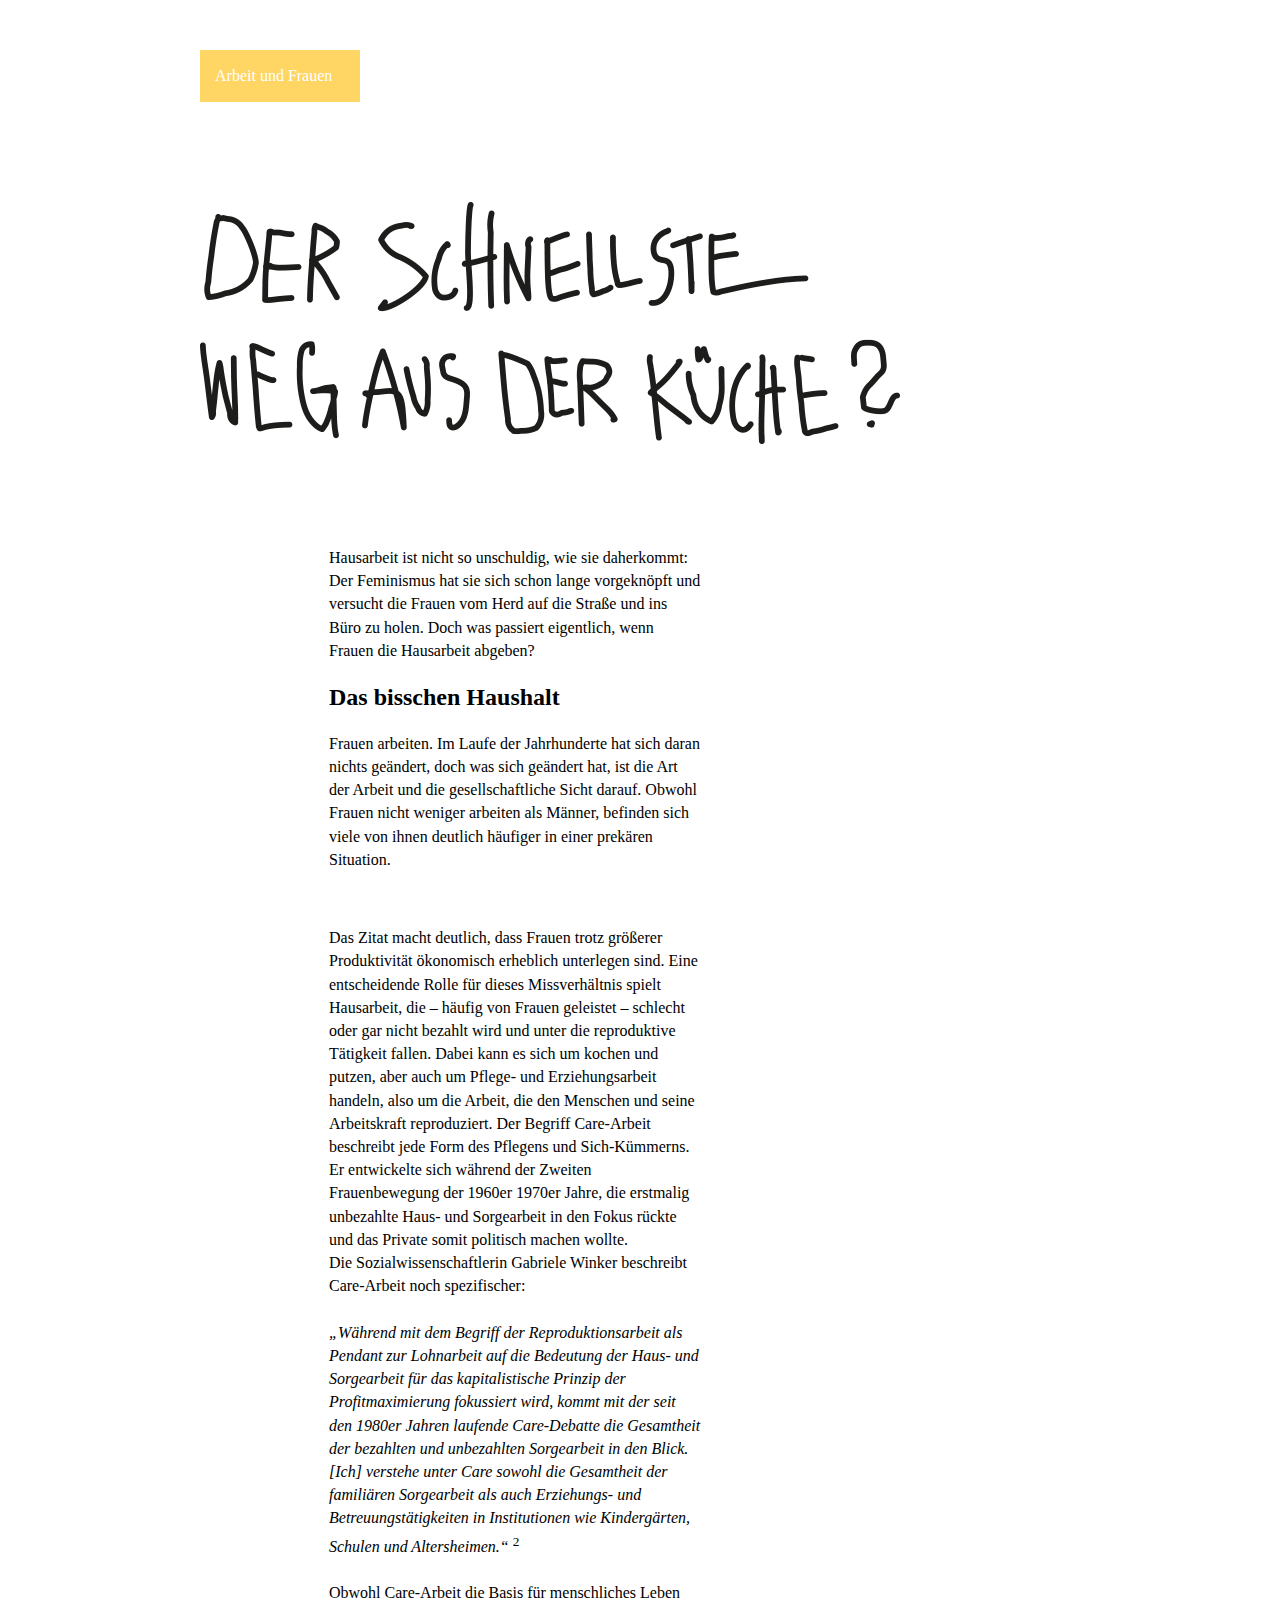
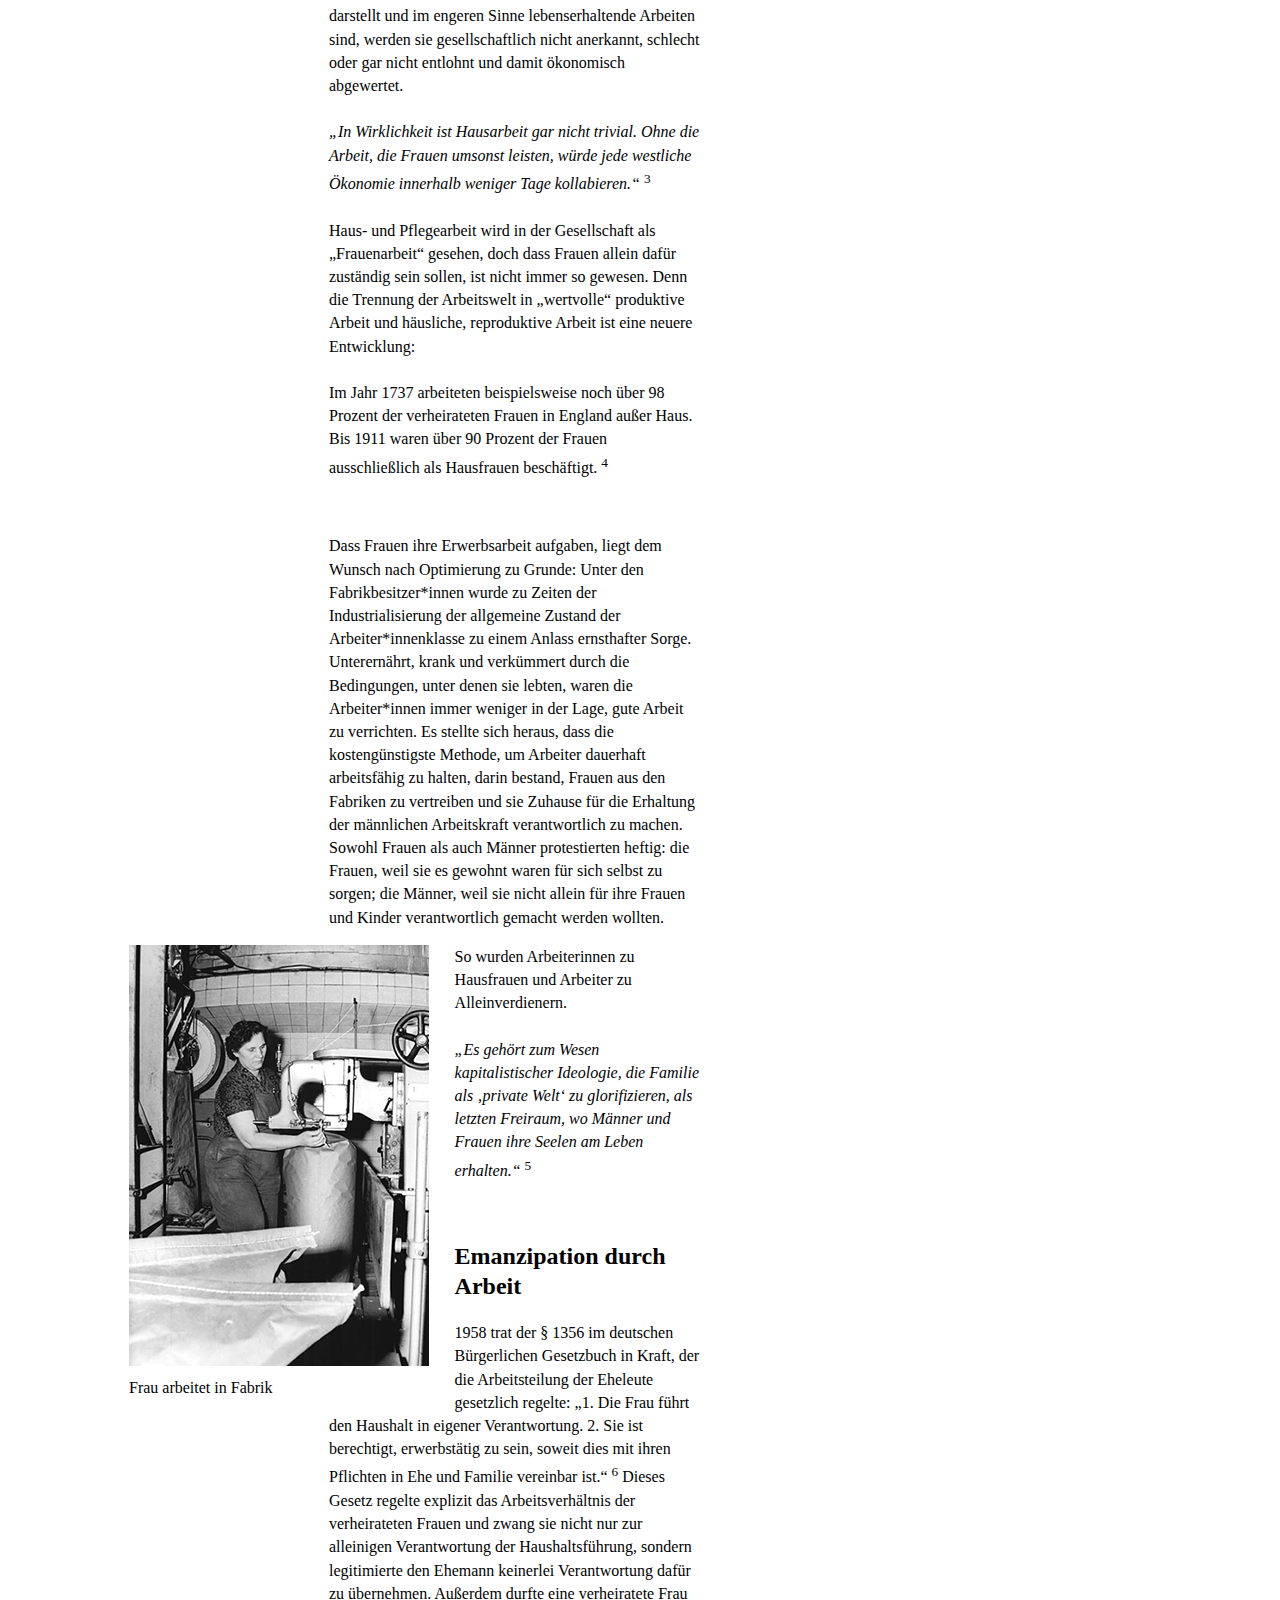
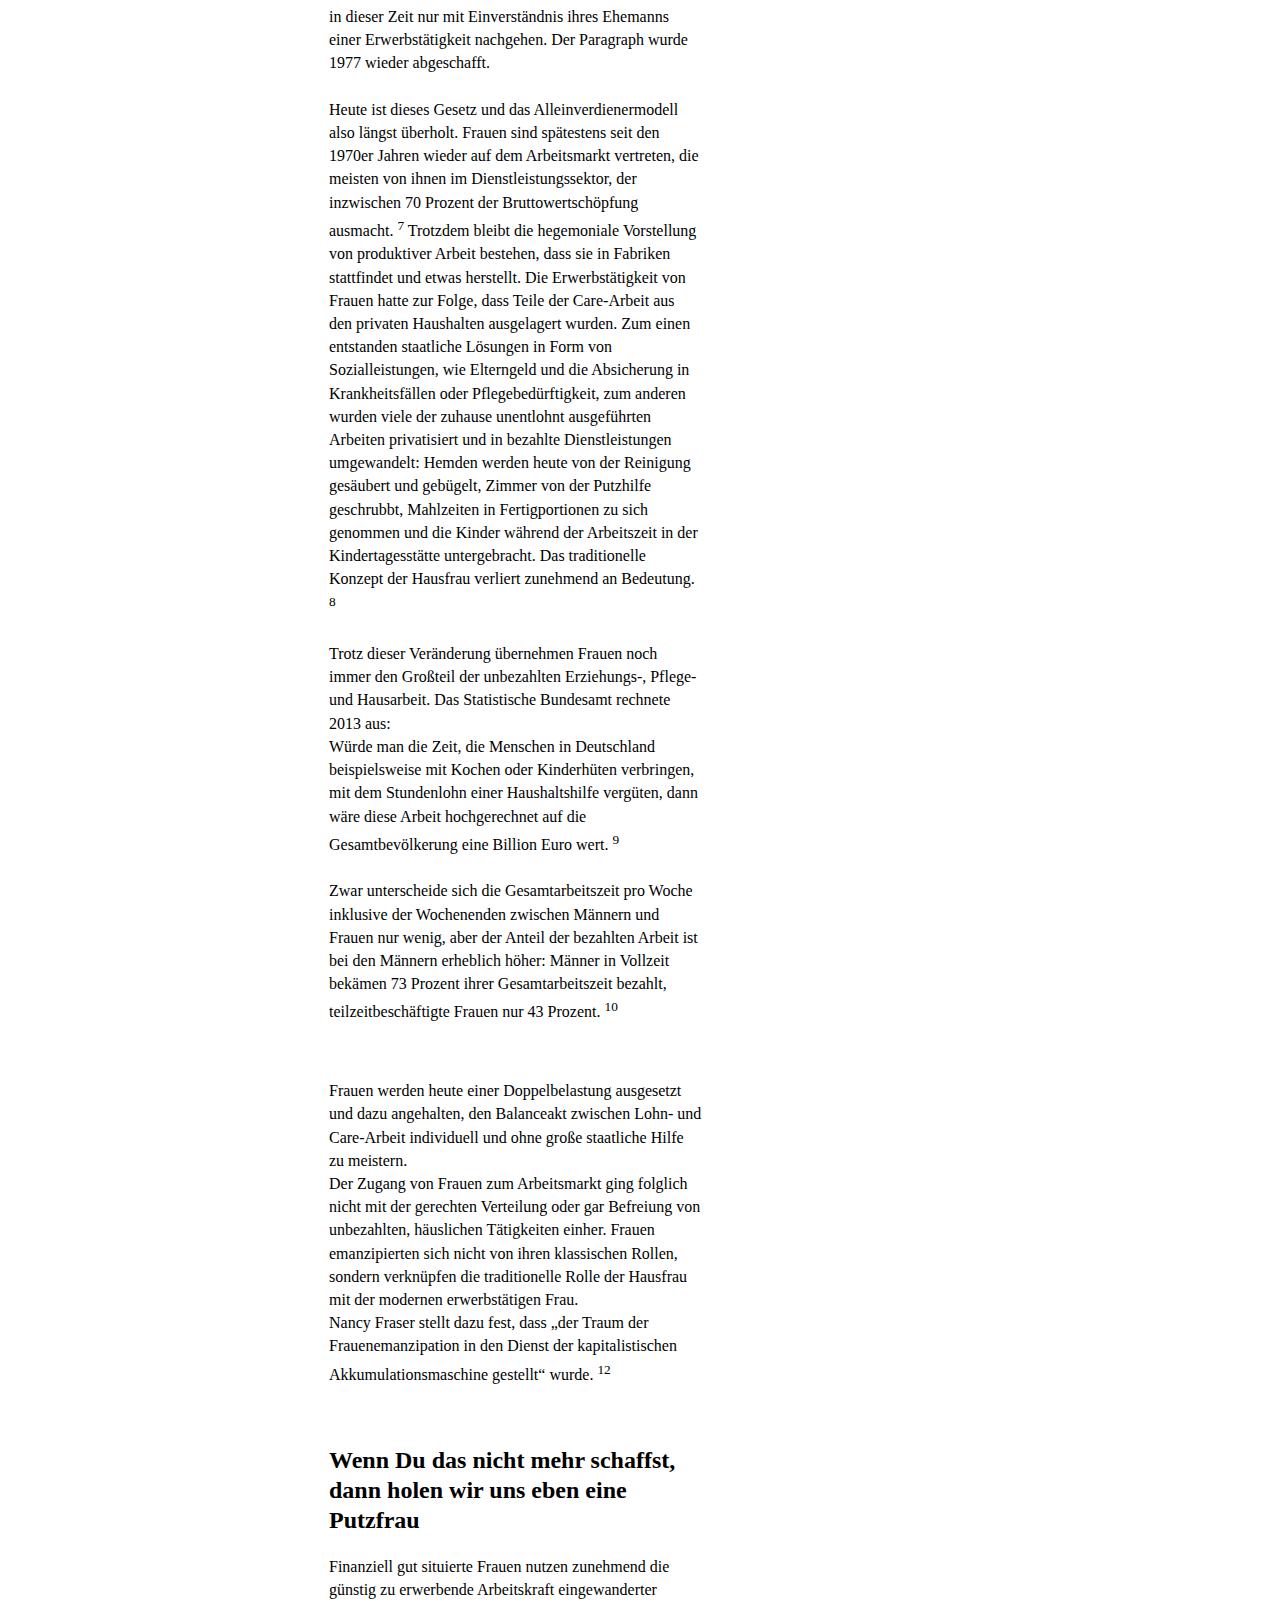
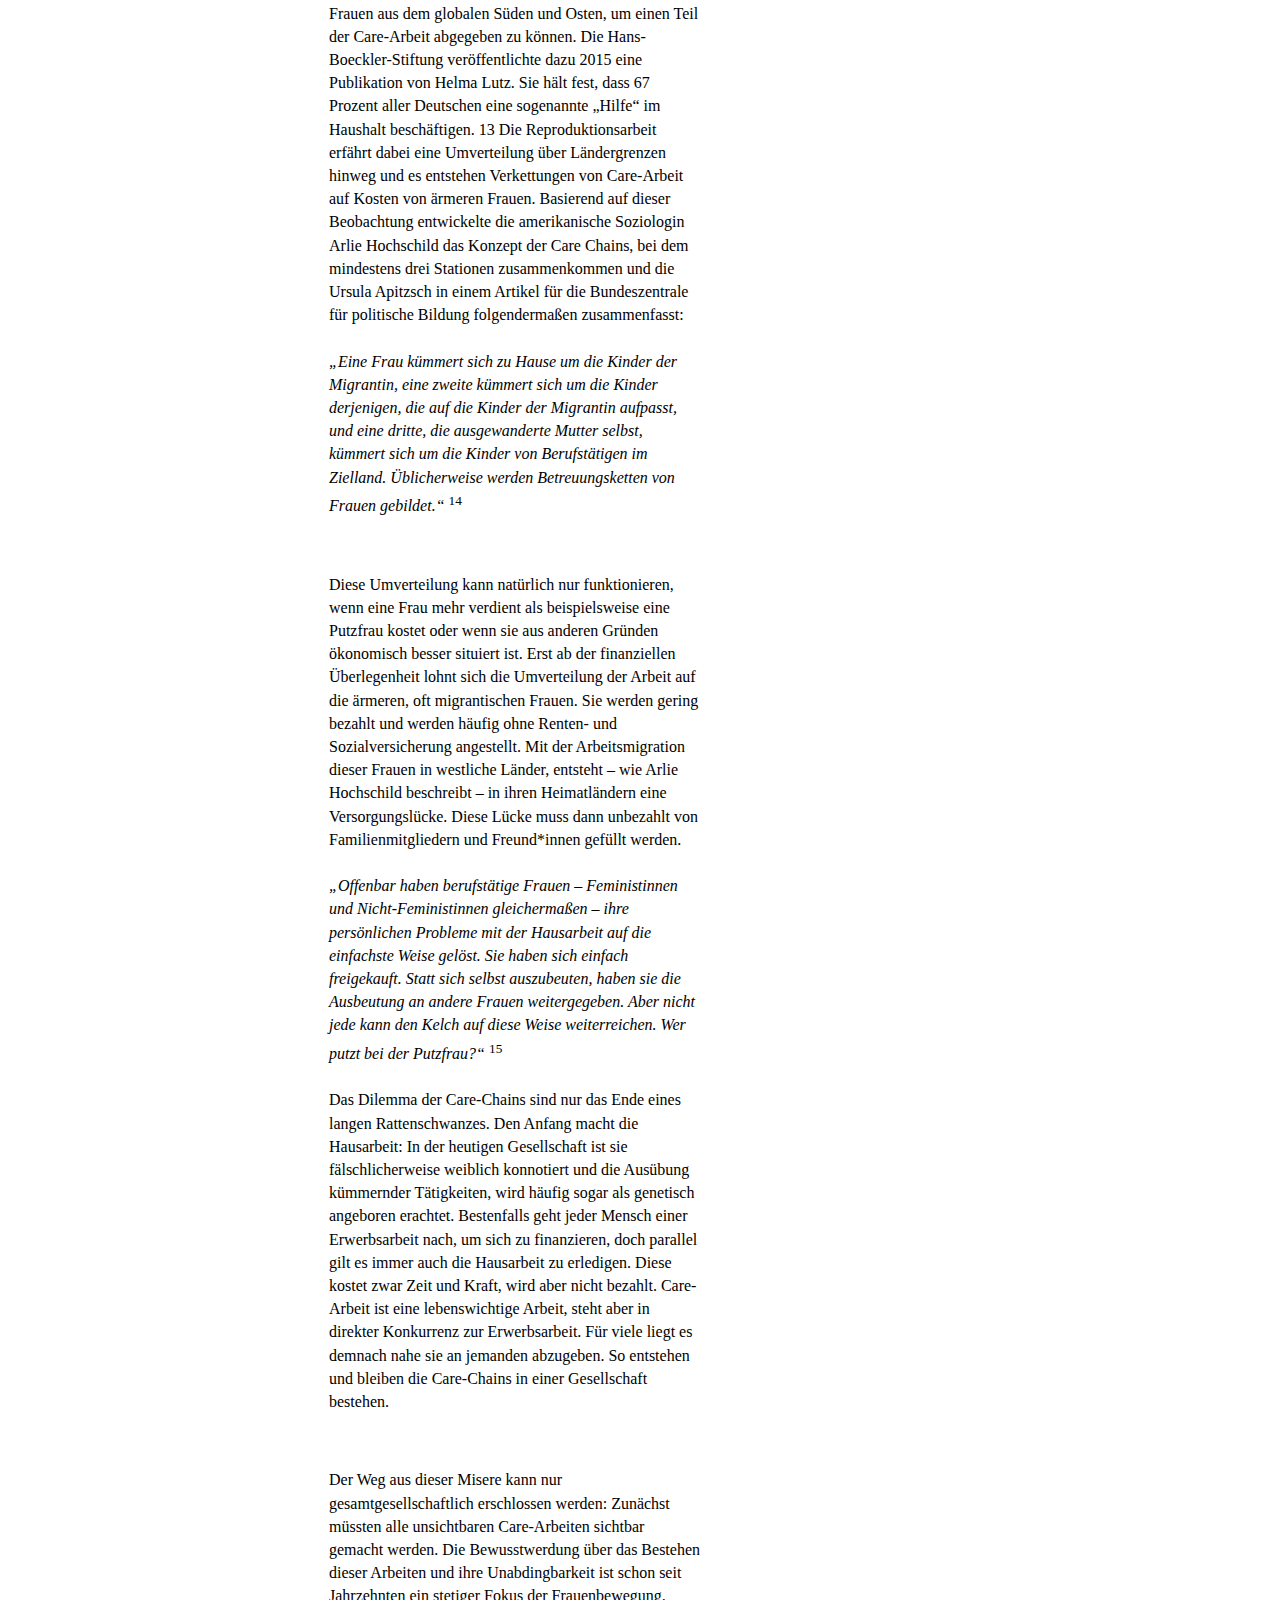
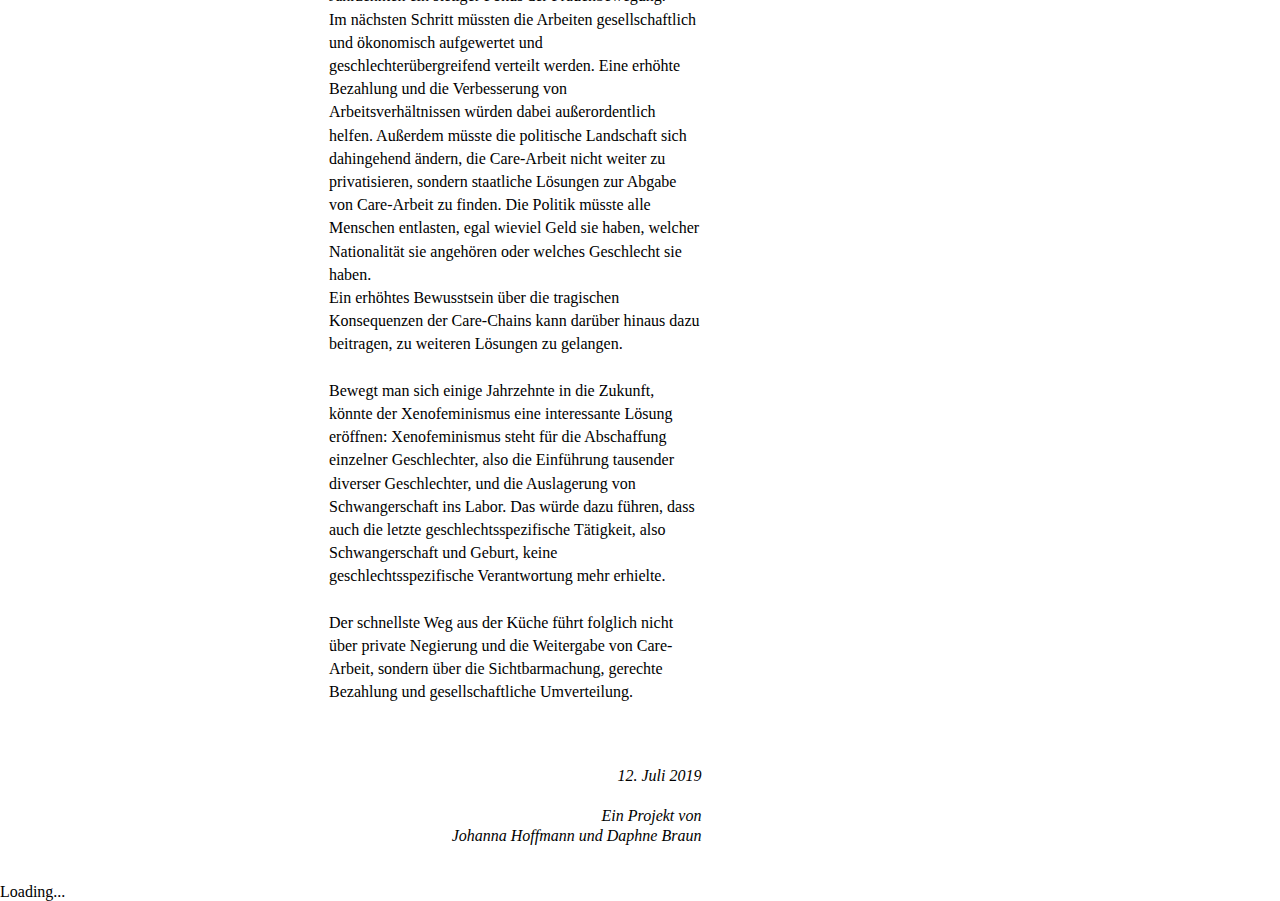
==== commit df9c95dc: "just a commit" ====
--- a/index.html
+++ b/index.html
@@ -20,7 +20,10 @@
     <img src="assets/head_line.png">
   </div>
 
+
 <div id="container">        
+
+
 
 <div class="text">
   <p>Hausarbeit ist nicht so unschuldig, wie sie daherkommt: Der Feminismus hat sie sich schon lange vorgeknöpft und versucht die Frauen vom Herd auf die Straße und ins Büro zu holen. Doch was passiert eigentlich, wenn Frauen die Hausarbeit abgeben? <br>
@@ -46,17 +49,24 @@
 
   Haus- und Pflegearbeit wird in der Gesellschaft als „Frauenarbeit“ gesehen, doch dass Frauen allein dafür zuständig sein sollen, ist nicht immer so gewesen. Denn die Trennung der Arbeitswelt in „wertvolle“ produktive Arbeit und häusliche, reproduktive Arbeit ist eine neuere Entwicklung:<br><br>
   Im Jahr 1737 arbeiteten beispielsweise noch über 98 Prozent der verheirateten Frauen in England außer Haus. Bis 1911 waren über 90 Prozent der Frauen ausschließlich als Hausfrauen beschäftigt. <sup>4</sup> </p>
+
+
 </div>
 
+
+
 <!-- Neues Textfeld -->
-<div class="text">
-  <p>Dass Frauen ihre Erwerbsarbeit aufgaben, liegt dem Wunsch nach Optimierung zu Grunde: Unter den Fabrikbesitzer*innen wurde zu Zeiten der Industrialisierung der allgemeine Zustand der Arbeiter*innenklasse zu einem Anlass ernsthafter Sorge. Unterernährt, krank und verkümmert durch die Bedingungen, unter denen sie lebten, waren die Arbeiter*innen immer weniger in der Lage, gute Arbeit zu verrichten. Es stellte sich heraus, dass die kostengünstigste Methode, um Arbeiter dauerhaft arbeitsfähig zu halten, darin bestand, Frauen aus den Fabriken zu vertreiben und sie Zuhause für die Erhaltung der männlichen Arbeitskraft verantwortlich zu machen. Sowohl Frauen als auch Männer protestierten heftig: die Frauen, weil sie es gewohnt waren für sich selbst zu sorgen; die Männer, weil sie nicht allein für ihre Frauen und Kinder verantwortlich gemacht werden wollten.<br>
-  So wurden Arbeiterinnen zu Hausfrauen und Arbeiter zu Alleinverdienern.<br>
+  <div class="text">
+  <p>Dass Frauen ihre Erwerbsarbeit aufgaben, liegt dem Wunsch nach Optimierung zu Grunde: Unter den Fabrikbesitzer*innen wurde zu Zeiten der Industrialisierung der allgemeine Zustand der Arbeiter*innenklasse zu einem Anlass ernsthafter Sorge. Unterernährt, krank und verkümmert durch die Bedingungen, unter denen sie lebten, waren die Arbeiter*innen immer weniger in der Lage, gute Arbeit zu verrichten. Es stellte sich heraus, dass die kostengünstigste Methode, um Arbeiter dauerhaft arbeitsfähig zu halten, darin bestand, Frauen aus den Fabriken zu vertreiben und sie Zuhause für die Erhaltung der männlichen Arbeitskraft verantwortlich zu machen. Sowohl Frauen als auch Männer protestierten heftig: die Frauen, weil sie es gewohnt waren für sich selbst zu sorgen; die Männer, weil sie nicht allein für ihre Frauen und Kinder verantwortlich gemacht werden wollten.</p>
+  <p>
+    <div class="img-frau_1"> <figcaption>Frau arbeitet in Fabrik</figcaption>
+  </figure> </div>
+    </p>
+
+  <p>So wurden Arbeiterinnen zu Hausfrauen und Arbeiter zu Alleinverdienern.<br>
   <br>
 
 <!-- <img class=img-frau_1 id="frau_1"   src="assets/frau_1.jpg"   alt="Frau_1" title="Arbeiterin in der Fabrik (Abb. 1)"/> -->
-
-<div class="img-frau_1"></div>
 
   <i>„Es gehört zum Wesen kapitalistischer Ideologie, die Familie als ‚private Welt‘ zu glorifizieren, als letzten Freiraum, wo Männer und Frauen ihre Seelen am Leben erhalten.“</i> <sup>5</sup> </p>
 
@@ -118,16 +128,15 @@
 <br>
 
 Der schnellste Weg aus der Küche führt folglich nicht über private Negierung und die Weitergabe von Care-Arbeit, sondern über die Sichtbarmachung, gerechte Bezahlung und gesellschaftliche Umverteilung.<br>
-<br><br>
+<br><br></p>
 
 
 <div class="credits"> 
   <i>12. Juli 2019 <br> <br>
-Ein Projekt von Johanna Hoffmann und Daphne Braun </i> </p>
+Ein Projekt von <br> Johanna Hoffmann und Daphne Braun </i> </p>
   </div>
     </div>
-      </div>
-
+</div>
 
 
     
--- a/main.css
+++ b/main.css
@@ -1,5 +1,6 @@
 body {
 	background: url(assets/kachel_3.png) repeat;
+	/*background-color: red;*/
 }
 
 @font-face {
@@ -7,17 +8,30 @@
 	src: url("assets/TabletGothicRegular.ttf");
 }
 
-#frau_1{
+/*#frau_1{
 	float: left;
 	margin: 0 1.6em 1.2em 0;
-}
+}*/
 
 .img-frau_1{
+	/*clear: margin-left, margin-right, max-width;*/
+	float: left;
 	width: 300px;
 	height: 421px;
 	background-image: url(assets/frau_1.jpg);
 	background-size: contain;
-	margin: 0 1.6em 1.2em 0;
+	/*top: 0px;*/
+	margin: 0 1.6em 2.2em 0;
+	/*margin-top: 0px;*/
+	margin-left: -200px;
+}
+
+figcaption {
+	/*padding: 10px;*/
+	text-align: left;
+		/*margin: 0 1.6em 2.2em 0;*/
+
+	margin-top: 431px;
 }
 
 .category {
@@ -32,13 +46,7 @@
 	border-left: #ffd564 15px solid;
 	border-right: #ffd564 15px solid;}
 
-#container {
-	
-	width: 1024px;
-	margin-left: auto;
-    margin-right: auto;
-    max-width: 28rem;
-}
+
 
 .h2 {
 	font-family: "Tablet Gothic Regular";
@@ -52,6 +60,16 @@
 	text-align: right;
 }
 
+#container {
+	
+	width: 1024px;
+	margin-left: 19rem;
+    margin-right: 9rem;
+    margin-top: 5rem;
+    max-width: 28rem;
+	/*float: left;*/
+
+}
 .text {
 	font-family: "Tablet Gothic Regular";
 	line-height: 145%;
@@ -61,7 +79,9 @@
 	border-left: white 25px solid;
 	border-right: white 25px solid;
 	margin: 0 1.6em 1.2em 0;
-	/*vertical-align: right;*/
+	vertical-align: left;
+		/*float: left;*/
+
 
 
 }
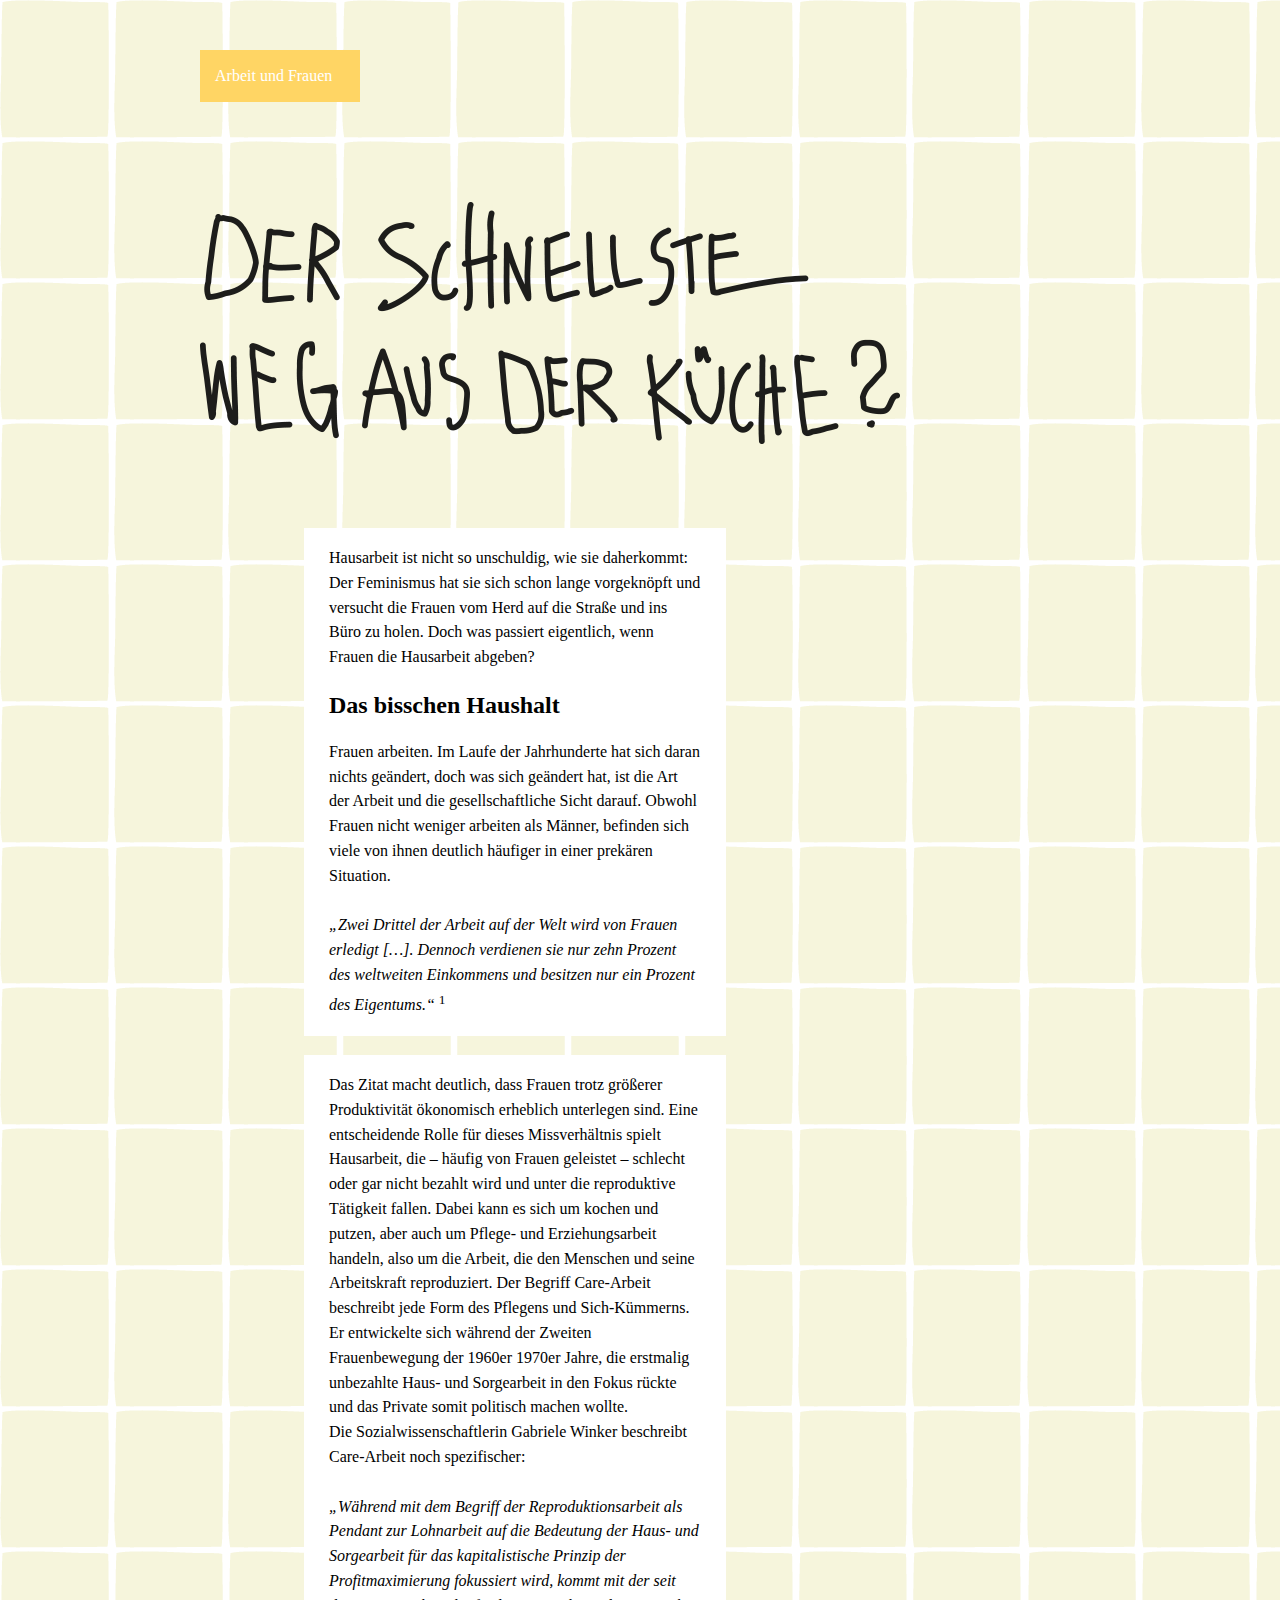
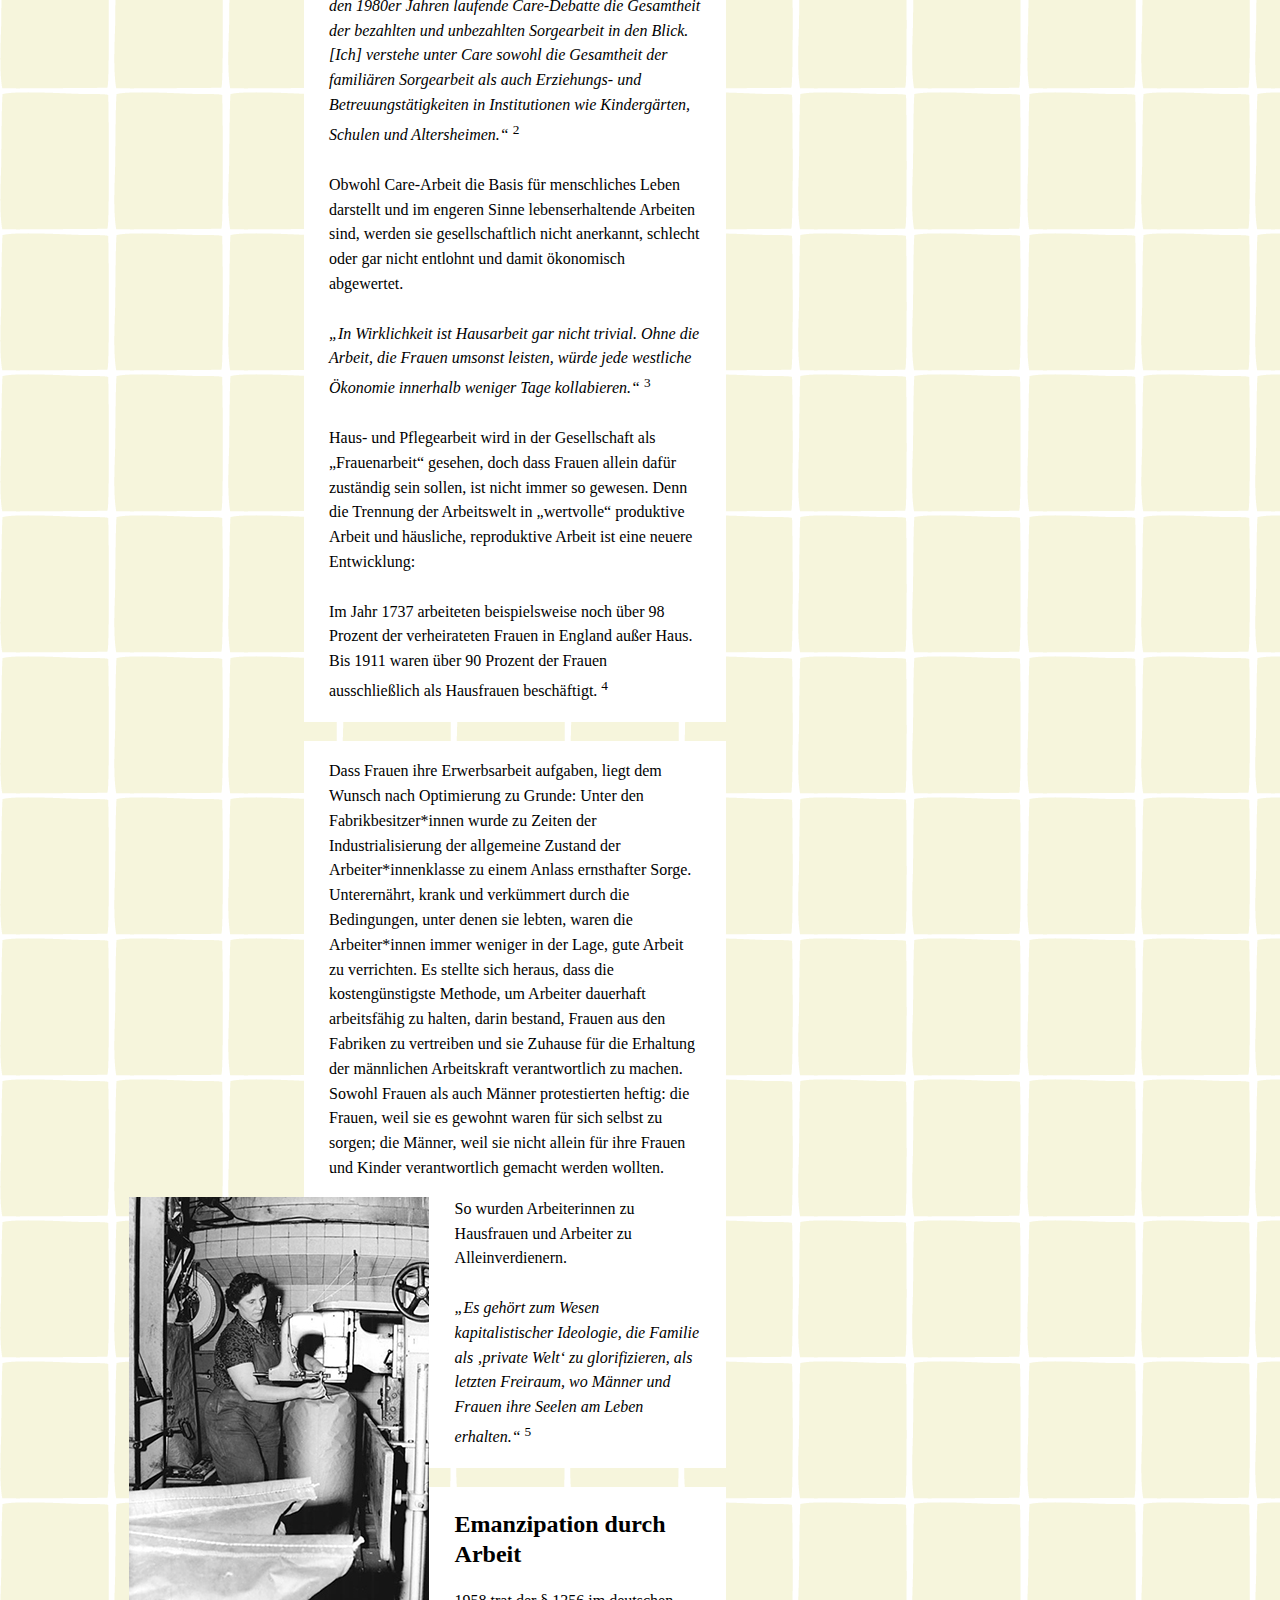
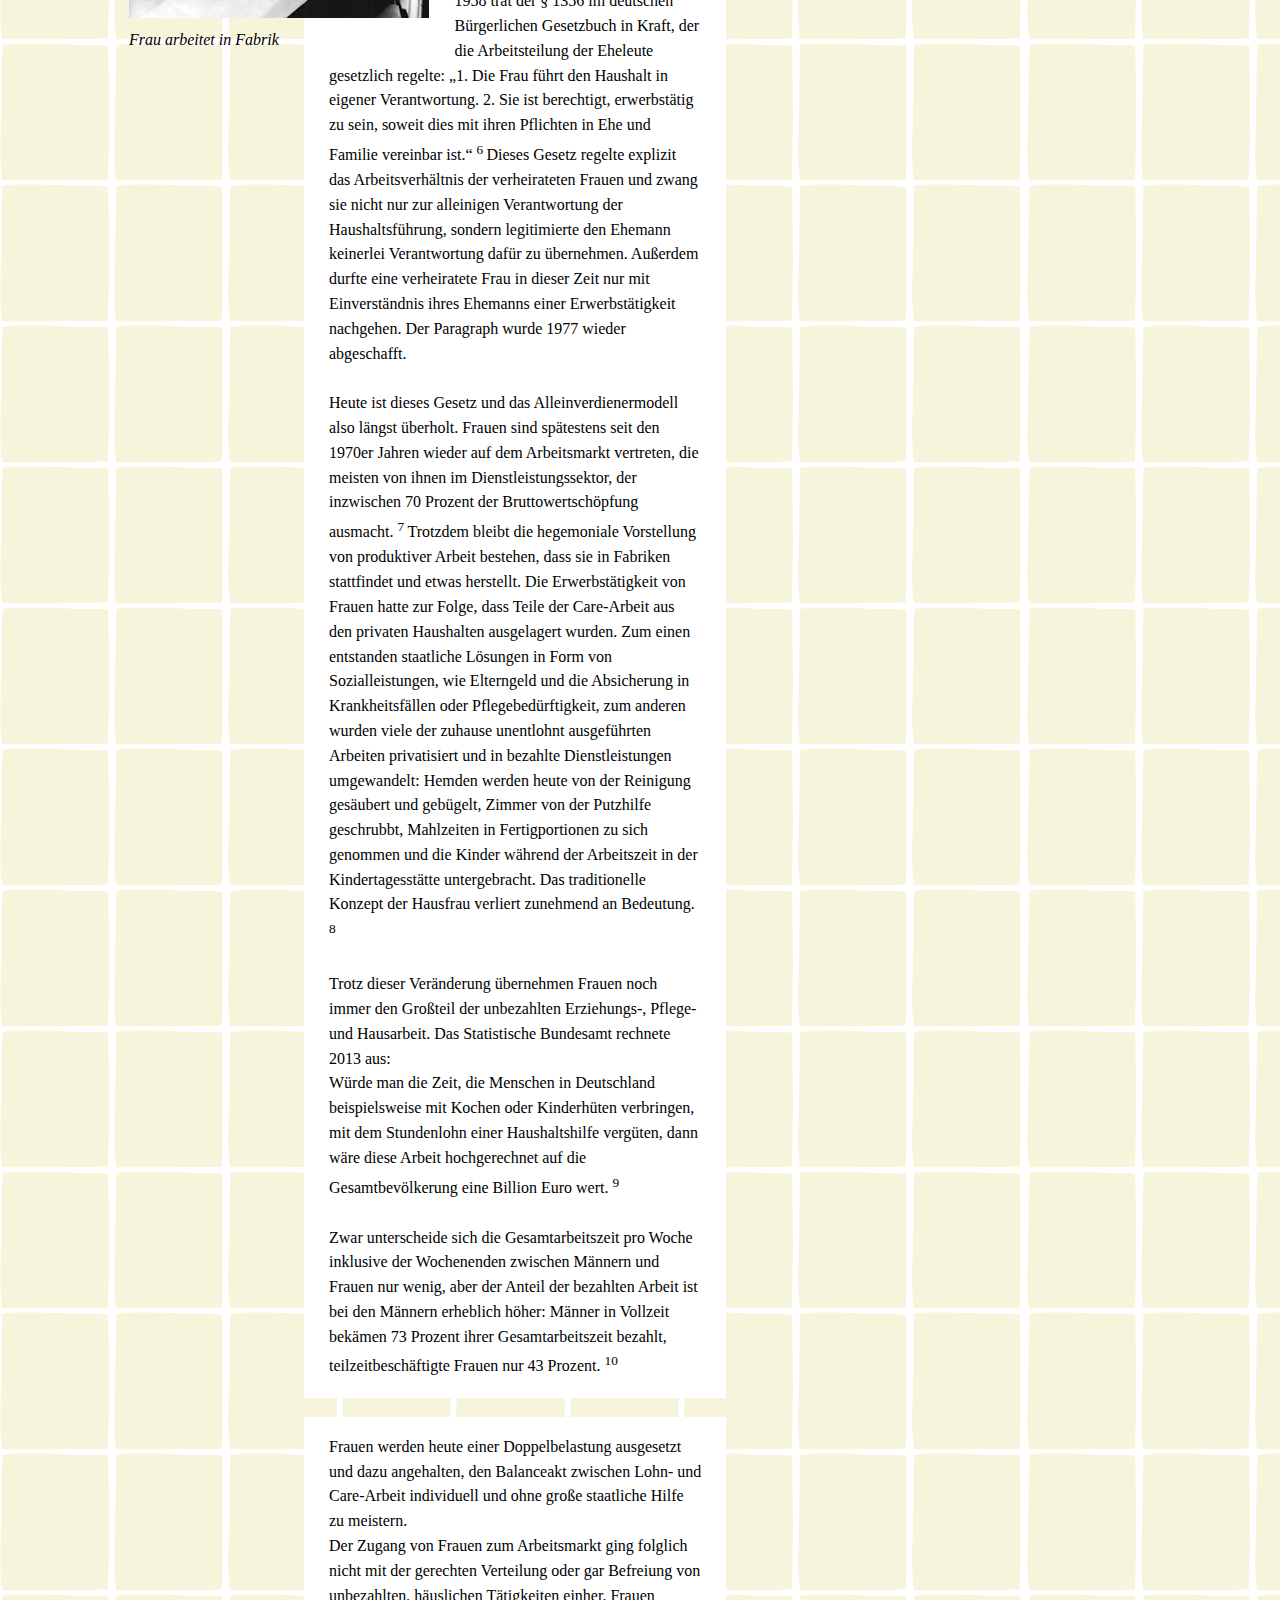
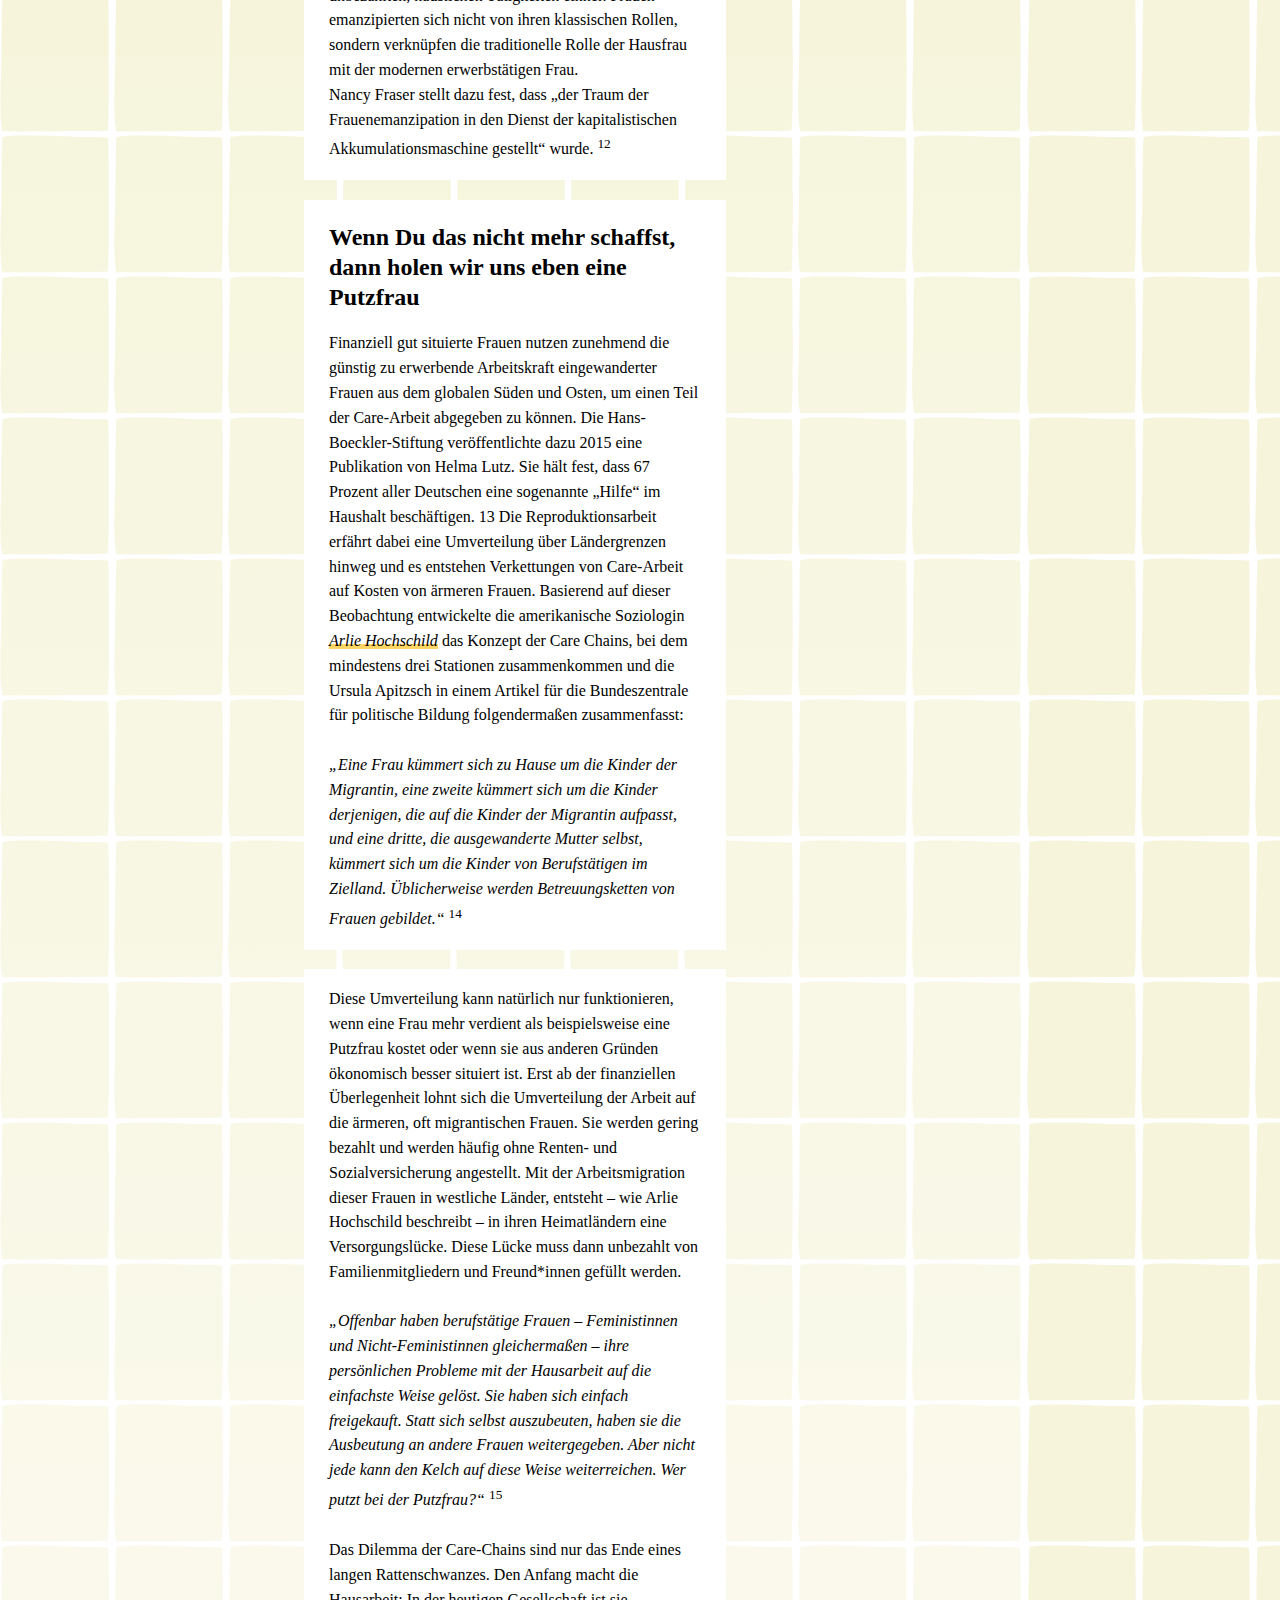
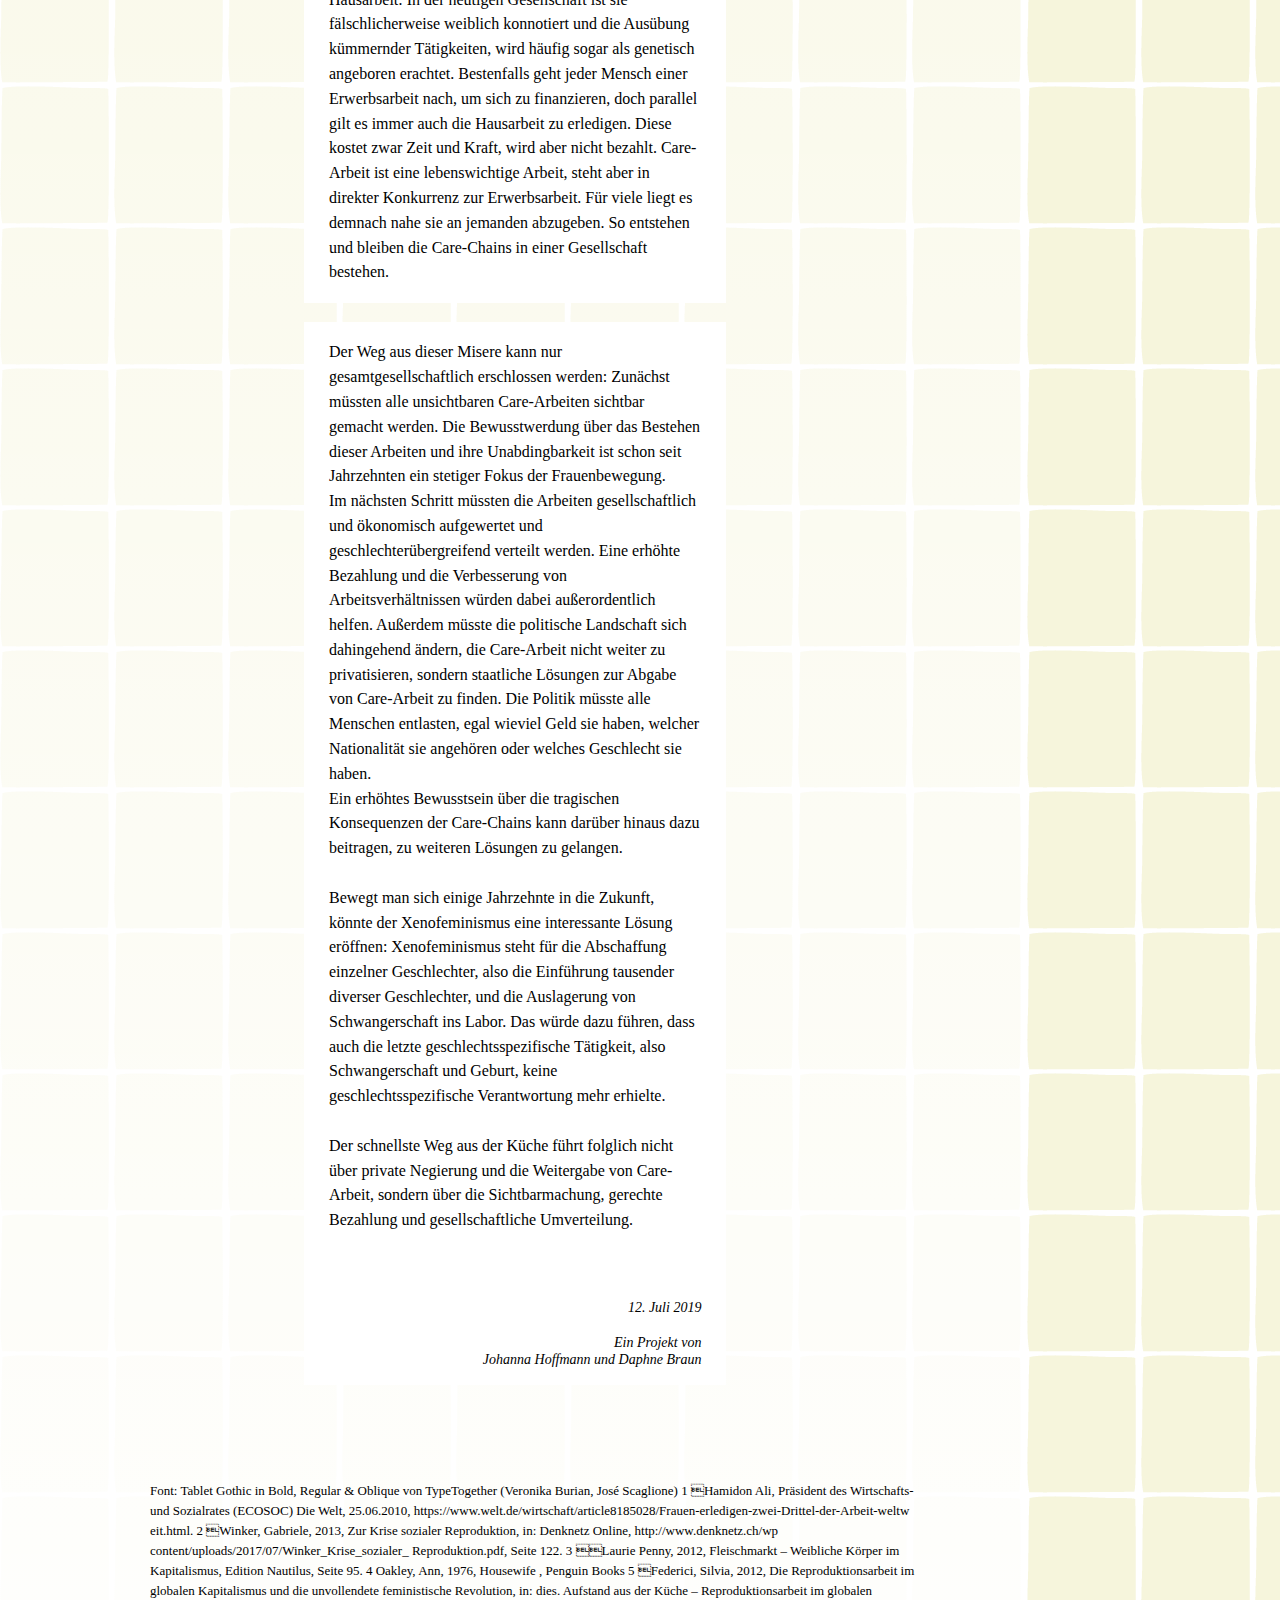
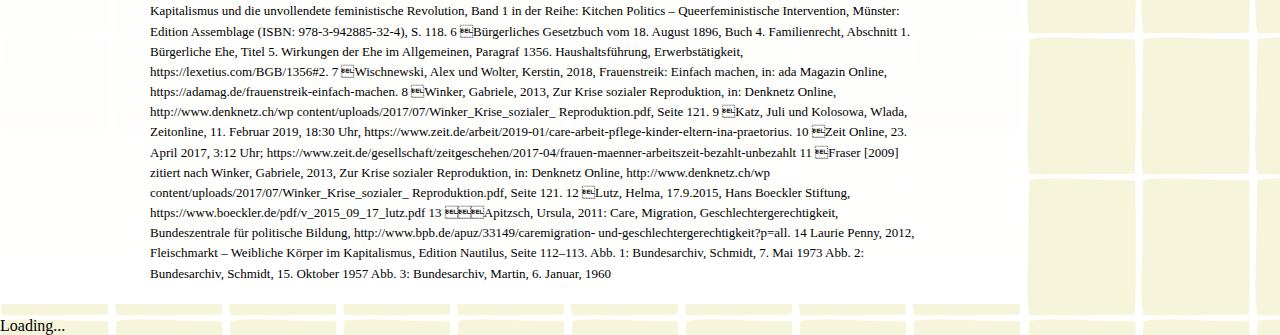
==== commit 2940b7e7: "just a commit" ====
--- a/index.html
+++ b/index.html
@@ -9,11 +9,12 @@
     <script src="p5.dom.js"></script>
     <script src="p5.sound.js"></script>
     <script src="sketch.js"></script>
+    <script src="sketch_carechain.js"></script>
   </head>
   <body>
 
 <div class="category">
-    <p>Arbeit und Frauen<br></p>
+    <p>Arbeit und Frauen</p>
   </div>
 
 <div class="headline">
@@ -23,120 +24,173 @@
 
 <div id="container">        
 
+  <div class="text">
+    <p>Hausarbeit ist nicht so unschuldig, wie sie daherkommt: Der Feminismus hat sie sich schon lange vorgeknöpft und versucht die Frauen vom Herd auf die Straße und ins Büro zu holen. Doch was passiert eigentlich, wenn Frauen die Hausarbeit abgeben? </p>
+    <h2 class="h2"> Das bisschen Haushalt </h2>
+    <p>Frauen arbeiten. Im Laufe der Jahrhunderte hat sich daran nichts geändert, doch was sich geändert hat, ist die Art der Arbeit und die gesellschaftliche Sicht darauf. Obwohl Frauen nicht weniger arbeiten als Männer, befinden sich viele von ihnen deutlich häufiger in einer prekären Situation.
+    <br><br>
+    <i>„Zwei Drittel der Arbeit auf der Welt wird von Frauen erledigt […]. Dennoch verdienen sie nur zehn Prozent des weltweiten Einkommens und besitzen nur ein Prozent des Eigentums.“ </i> <sup> 1 </sup> </p>
+  </div>
 
 
-<div class="text">
-  <p>Hausarbeit ist nicht so unschuldig, wie sie daherkommt: Der Feminismus hat sie sich schon lange vorgeknöpft und versucht die Frauen vom Herd auf die Straße und ins Büro zu holen. Doch was passiert eigentlich, wenn Frauen die Hausarbeit abgeben? <br>
-  <h2 class="h2"> Das bisschen Haushalt </h2>
-  Frauen arbeiten. Im Laufe der Jahrhunderte hat sich daran nichts geändert, doch was sich geändert hat, ist die Art der Arbeit und die gesellschaftliche Sicht darauf. Obwohl Frauen nicht weniger arbeiten als Männer, befinden sich viele von ihnen deutlich häufiger in einer prekären Situation.</p>
-  </div>
-
-<!-- Neues Textfeld -->
-<div class="text">
-  <p>Das Zitat macht deutlich, dass Frauen trotz größerer Produktivität ökonomisch erheblich unterlegen sind. Eine entscheidende Rolle für dieses Missverhältnis spielt Hausarbeit, die – häufig von Frauen geleistet – schlecht oder gar nicht bezahlt wird und unter die reproduktive Tätigkeit fallen. Dabei kann es sich um kochen und putzen, aber auch um Pflege- und Erziehungsarbeit handeln, also um die Arbeit, die den Menschen und seine Arbeitskraft reproduziert. Der Begriff Care-Arbeit beschreibt jede Form des Pflegens und Sich-Kümmerns. Er entwickelte sich während der Zweiten Frauenbewegung der 1960er 1970er Jahre, die erstmalig unbezahlte Haus- und Sorgearbeit in den Fokus rückte und das Private somit politisch machen wollte.<br>
-  
-  Die Sozialwissenschaftlerin Gabriele Winker beschreibt Care-Arbeit noch spezifischer:<br>
-  <br>
-
-  <i>„Während mit dem Begriff der Reproduktionsarbeit als Pendant zur Lohnarbeit auf die Bedeutung der Haus- und Sorgearbeit für das kapitalistische Prinzip der Profitmaximierung fokussiert wird, kommt mit der seit den 1980er Jahren laufende Care-Debatte die Gesamtheit der bezahlten und unbezahlten Sorgearbeit in den Blick. [Ich] verstehe unter Care sowohl die Gesamtheit der familiären Sorgearbeit als auch Erziehungs- und Betreuungstätigkeiten in Institutionen wie Kindergärten, Schulen und Altersheimen.“ </i> <sup>2</sup> <br>
-  <br>
-  
-  Obwohl Care-Arbeit die Basis für menschliches Leben darstellt und im engeren Sinne lebenserhaltende Arbeiten sind, werden sie gesellschaftlich nicht anerkannt, schlecht oder gar nicht entlohnt und damit ökonomisch abgewertet.<br>
-  <br>
-  
-  <i>„In Wirklichkeit ist Hausarbeit gar nicht trivial. Ohne die Arbeit, die Frauen umsonst leisten, würde jede westliche Ökonomie innerhalb weniger Tage kollabieren.“</i> <sup>3</sup> <br>
-  <br>
-
-  Haus- und Pflegearbeit wird in der Gesellschaft als „Frauenarbeit“ gesehen, doch dass Frauen allein dafür zuständig sein sollen, ist nicht immer so gewesen. Denn die Trennung der Arbeitswelt in „wertvolle“ produktive Arbeit und häusliche, reproduktive Arbeit ist eine neuere Entwicklung:<br><br>
-  Im Jahr 1737 arbeiteten beispielsweise noch über 98 Prozent der verheirateten Frauen in England außer Haus. Bis 1911 waren über 90 Prozent der Frauen ausschließlich als Hausfrauen beschäftigt. <sup>4</sup> </p>
-
-
-</div>
-
+<!-- SKETCH ARBEIT HIER!
+ -->
 
 
 <!-- Neues Textfeld -->
   <div class="text">
-  <p>Dass Frauen ihre Erwerbsarbeit aufgaben, liegt dem Wunsch nach Optimierung zu Grunde: Unter den Fabrikbesitzer*innen wurde zu Zeiten der Industrialisierung der allgemeine Zustand der Arbeiter*innenklasse zu einem Anlass ernsthafter Sorge. Unterernährt, krank und verkümmert durch die Bedingungen, unter denen sie lebten, waren die Arbeiter*innen immer weniger in der Lage, gute Arbeit zu verrichten. Es stellte sich heraus, dass die kostengünstigste Methode, um Arbeiter dauerhaft arbeitsfähig zu halten, darin bestand, Frauen aus den Fabriken zu vertreiben und sie Zuhause für die Erhaltung der männlichen Arbeitskraft verantwortlich zu machen. Sowohl Frauen als auch Männer protestierten heftig: die Frauen, weil sie es gewohnt waren für sich selbst zu sorgen; die Männer, weil sie nicht allein für ihre Frauen und Kinder verantwortlich gemacht werden wollten.</p>
-  <p>
-    <div class="img-frau_1"> <figcaption>Frau arbeitet in Fabrik</figcaption>
-  </figure> </div>
+    <p>Das Zitat macht deutlich, dass Frauen trotz größerer Produktivität ökonomisch erheblich unterlegen sind. Eine entscheidende Rolle für dieses Missverhältnis spielt Hausarbeit, die – häufig von Frauen geleistet – schlecht oder gar nicht bezahlt wird und unter die reproduktive Tätigkeit fallen. Dabei kann es sich um kochen und putzen, aber auch um Pflege- und Erziehungsarbeit handeln, also um die Arbeit, die den Menschen und seine Arbeitskraft reproduziert. Der Begriff Care-Arbeit beschreibt jede Form des Pflegens und Sich-Kümmerns. Er entwickelte sich während der Zweiten Frauenbewegung der 1960er 1970er Jahre, die erstmalig unbezahlte Haus- und Sorgearbeit in den Fokus rückte und das Private somit politisch machen wollte.<br>
+    
+    Die Sozialwissenschaftlerin Gabriele Winker beschreibt Care-Arbeit noch spezifischer:<br>
+    <br>
+
+    <i>„Während mit dem Begriff der Reproduktionsarbeit als Pendant zur Lohnarbeit auf die Bedeutung der Haus- und Sorgearbeit für das kapitalistische Prinzip der Profitmaximierung fokussiert wird, kommt mit der seit den 1980er Jahren laufende Care-Debatte die Gesamtheit der bezahlten und unbezahlten Sorgearbeit in den Blick. [Ich] verstehe unter Care sowohl die Gesamtheit der familiären Sorgearbeit als auch Erziehungs- und Betreuungstätigkeiten in Institutionen wie Kindergärten, Schulen und Altersheimen.“ </i> <sup> 2 </sup> 
+    <br> <br>
+    
+    Obwohl Care-Arbeit die Basis für menschliches Leben darstellt und im engeren Sinne lebenserhaltende Arbeiten sind, werden sie gesellschaftlich nicht anerkannt, schlecht oder gar nicht entlohnt und damit ökonomisch abgewertet.<br>
+    <br>
+    
+    <i>„In Wirklichkeit ist Hausarbeit gar nicht trivial. Ohne die Arbeit, die Frauen umsonst leisten, würde jede westliche Ökonomie innerhalb weniger Tage kollabieren.“</i> <sup> 3 </sup> 
+    <br> <br>
+
+    Haus- und Pflegearbeit wird in der Gesellschaft als „Frauenarbeit“ gesehen, doch dass Frauen allein dafür zuständig sein sollen, ist nicht immer so gewesen. Denn die Trennung der Arbeitswelt in „wertvolle“ produktive Arbeit und häusliche, reproduktive Arbeit ist eine neuere Entwicklung:
+    <br> <br>
+    
+    Im Jahr 1737 arbeiteten beispielsweise noch über 98 Prozent der verheirateten Frauen in England außer Haus. Bis 1911 waren über 90 Prozent der Frauen ausschließlich als Hausfrauen beschäftigt. <sup>4</sup> 
     </p>
+  </div>
 
-  <p>So wurden Arbeiterinnen zu Hausfrauen und Arbeiter zu Alleinverdienern.<br>
-  <br>
 
-<!-- <img class=img-frau_1 id="frau_1"   src="assets/frau_1.jpg"   alt="Frau_1" title="Arbeiterin in der Fabrik (Abb. 1)"/> -->
+  <!-- SKETCH HAUS HIER!
+ -->
 
-  <i>„Es gehört zum Wesen kapitalistischer Ideologie, die Familie als ‚private Welt‘ zu glorifizieren, als letzten Freiraum, wo Männer und Frauen ihre Seelen am Leben erhalten.“</i> <sup>5</sup> </p>
 
+<!-- Neues Textfeld -->
+  <div class="text">
+    <p>Dass Frauen ihre Erwerbsarbeit aufgaben, liegt dem Wunsch nach Optimierung zu Grunde: Unter den Fabrikbesitzer*innen wurde zu Zeiten der Industrialisierung der allgemeine Zustand der Arbeiter*innenklasse zu einem Anlass ernsthafter Sorge. Unterernährt, krank und verkümmert durch die Bedingungen, unter denen sie lebten, waren die Arbeiter*innen immer weniger in der Lage, gute Arbeit zu verrichten. Es stellte sich heraus, dass die kostengünstigste Methode, um Arbeiter dauerhaft arbeitsfähig zu halten, darin bestand, Frauen aus den Fabriken zu vertreiben und sie Zuhause für die Erhaltung der männlichen Arbeitskraft verantwortlich zu machen. Sowohl Frauen als auch Männer protestierten heftig: die Frauen, weil sie es gewohnt waren für sich selbst zu sorgen; die Männer, weil sie nicht allein für ihre Frauen und Kinder verantwortlich gemacht werden wollten.</p>
+    
+    <p> <div class="img-frau_1"> <figcaption> <i> Frau arbeitet in Fabrik </i> </figcaption>
+        </div>
+      </p>
+
+    <p>So wurden Arbeiterinnen zu Hausfrauen und Arbeiter zu Alleinverdienern.
+    <br> <br>
+
+    <i>„Es gehört zum Wesen kapitalistischer Ideologie, die Familie als ‚private Welt‘ zu glorifizieren, als letzten Freiraum, wo Männer und Frauen ihre Seelen am Leben erhalten.“</i> <sup>5</sup> 
+    </p>
+  </div>
+  
+
+<!-- Neues Textfeld -->
+  <div class="text">
+    <h2 class="h2">Emanzipation durch Arbeit</h2>
+    <p>1958 trat der § 1356 im deutschen Bürgerlichen Gesetzbuch in Kraft, der die Arbeitsteilung der Eheleute gesetzlich regelte: „1. Die Frau führt den Haushalt in eigener Verantwortung. 2. Sie ist berechtigt, erwerbstätig zu sein, soweit dies mit ihren Pflichten in Ehe und Familie vereinbar ist.“ <sup> 6 </sup> Dieses Gesetz regelte explizit das Arbeitsverhältnis der verheirateten Frauen und zwang sie nicht nur zur alleinigen Verantwortung der Haushaltsführung, sondern legitimierte den Ehemann keinerlei Verantwortung dafür zu übernehmen. Außerdem durfte eine verheiratete Frau in dieser Zeit nur mit Einverständnis ihres Ehemanns einer Erwerbstätigkeit nachgehen.
+    Der Paragraph wurde 1977 wieder abgeschafft.
+    <br> <br>
+
+    Heute ist dieses Gesetz und das Alleinverdienermodell also längst überholt. Frauen sind spätestens seit den 1970er Jahren wieder auf dem Arbeitsmarkt vertreten, die meisten von ihnen im Dienstleistungssektor, der inzwischen 70 Prozent der Bruttowertschöpfung ausmacht. <sup> 7 </sup> Trotzdem bleibt die hegemoniale Vorstellung von produktiver Arbeit bestehen, dass sie in Fabriken stattfindet und etwas herstellt. Die Erwerbstätigkeit von Frauen hatte zur Folge, dass Teile der Care-Arbeit aus den privaten Haushalten ausgelagert wurden. Zum einen entstanden staatliche Lösungen in Form von Sozialleistungen, wie Elterngeld und die Absicherung in Krankheitsfällen oder Pflegebedürftigkeit, zum anderen wurden viele der zuhause unentlohnt ausgeführten Arbeiten privatisiert und in bezahlte Dienstleistungen umgewandelt: Hemden werden heute von der Reinigung gesäubert und gebügelt, Zimmer von der Putzhilfe geschrubbt, Mahlzeiten in Fertigportionen zu sich genommen und die Kinder während der Arbeitszeit in der Kindertagesstätte untergebracht. Das traditionelle Konzept der Hausfrau verliert zunehmend an Bedeutung. <sup> 8 </sup> 
+    <br> <br>
+
+    Trotz dieser Veränderung übernehmen Frauen noch immer den Großteil der unbezahlten Erziehungs-, Pflege- und Hausarbeit. Das Statistische Bundesamt rechnete 2013 aus: <br>
+    Würde man die Zeit, die Menschen in Deutschland beispielsweise mit Kochen oder Kinderhüten verbringen, mit dem Stundenlohn einer Haushaltshilfe vergüten, dann wäre diese Arbeit hochgerechnet auf die Gesamtbevölkerung eine Billion Euro wert. <sup> 9 </sup> 
+    <br> <br>
+
+    Zwar unterscheide sich die Gesamtarbeitszeit pro Woche inklusive der Wochenenden zwischen Männern und Frauen nur wenig, aber der Anteil der bezahlten Arbeit ist bei den Männern erheblich höher: Männer in Vollzeit bekämen 73 Prozent ihrer Gesamtarbeitszeit bezahlt, teilzeitbeschäftigte Frauen nur 43 Prozent. <sup> 10 </sup> </p>
+  </div>
+
+
+<!-- Neues Textfeld -->
+  <div class="text"><p>
+    Frauen werden heute einer Doppelbelastung ausgesetzt und dazu angehalten, den Balanceakt zwischen Lohn- und Care-Arbeit individuell und ohne große staatliche Hilfe zu meistern. <br>
+    Der Zugang von Frauen zum Arbeitsmarkt ging folglich nicht mit der gerechten Verteilung oder gar Befreiung von unbezahlten, häuslichen Tätigkeiten einher. Frauen emanzipierten sich nicht von ihren klassischen Rollen, sondern verknüpfen die traditionelle Rolle der Hausfrau mit der modernen erwerbstätigen Frau. <br>
+    Nancy Fraser stellt dazu fest, dass „der Traum der Frauenemanzipation in den Dienst der kapitalistischen Akkumulationsmaschine gestellt“ wurde. <sup> 12 </sup> </p>
+  </div>
+
+
+<!-- Neues Textfeld -->
+  <div class="text">
+    <p> <h2 class="h2">Wenn Du das nicht mehr schaffst, dann holen wir uns eben eine Putzfrau</h2> Finanziell gut situierte Frauen nutzen zunehmend die günstig zu erwerbende Arbeitskraft eingewanderter Frauen aus dem globalen Süden und Osten, um einen Teil der Care-Arbeit abgegeben zu können. Die Hans-Boeckler-Stiftung veröffentlichte dazu 2015 eine Publikation von Helma Lutz. Sie hält fest, dass 67 Prozent aller Deutschen eine sogenannte „Hilfe“ im Haushalt beschäftigen. 13 Die Reproduktionsarbeit erfährt dabei eine Umverteilung über Ländergrenzen hinweg und es entstehen Verkettungen von Care-Arbeit auf Kosten von ärmeren Frauen. Basierend auf dieser Beobachtung entwickelte die amerikanische Soziologin <i><underline>Arlie Hochschild</underline></i> das Konzept der Care Chains, bei dem mindestens drei Stationen zusammenkommen und die Ursula Apitzsch in einem Artikel für die Bundeszentrale für politische Bildung folgendermaßen zusammenfasst:
+    <br> <br>
+
+    <i>„Eine Frau kümmert sich zu Hause um die Kinder der Migrantin, eine zweite kümmert sich um die Kinder derjenigen, die auf die Kinder der Migrantin aufpasst, und eine dritte, die ausgewanderte Mutter selbst, kümmert sich um die Kinder von Berufstätigen im Zielland. Üblicherweise werden Betreuungsketten von Frauen gebildet.“ </i> <sup> 14 </sup> </p>
+  </div>
+
+<!-- SKETCH CARECHAIN HIER!
+ -->
+
+<!-- Neues Textfeld -->
+  <div class="text"> 
+    <p> Diese Umverteilung kann natürlich nur funktionieren, wenn eine Frau mehr verdient als beispielsweise eine Putzfrau kostet oder wenn sie aus anderen Gründen ökonomisch besser situiert ist. Erst ab der finanziellen Überlegenheit lohnt sich die Umverteilung der Arbeit auf die ärmeren, oft migrantischen Frauen. Sie werden gering bezahlt und werden häufig ohne Renten- und Sozialversicherung angestellt. Mit der Arbeitsmigration dieser Frauen in westliche Länder, entsteht – wie Arlie Hochschild beschreibt – in ihren Heimatländern eine Versorgungslücke. Diese Lücke muss dann unbezahlt von Familienmitgliedern und Freund*innen gefüllt werden.
+    <br> <br>
+
+    <i>„Offenbar haben berufstätige Frauen – Feministinnen und Nicht-Feministinnen gleichermaßen – ihre persönlichen Probleme mit der Hausarbeit auf die einfachste Weise gelöst. Sie haben sich einfach freigekauft. Statt sich selbst auszubeuten, haben sie die Ausbeutung an andere Frauen weitergegeben. Aber nicht jede kann den Kelch auf diese Weise weiterreichen. Wer putzt bei der Putzfrau?“ </i> <sup> 15 </sup> 
+    <br> <br>
+
+    Das Dilemma der Care-Chains sind nur das Ende eines langen Rattenschwanzes. Den Anfang macht die Hausarbeit: In der heutigen Gesellschaft ist sie fälschlicherweise weiblich konnotiert und die Ausübung kümmernder Tätigkeiten, wird häufig sogar als genetisch angeboren erachtet. Bestenfalls geht jeder Mensch einer Erwerbsarbeit nach, um sich zu finanzieren, doch parallel gilt es immer auch die Hausarbeit zu erledigen. Diese kostet zwar Zeit und Kraft, wird aber nicht bezahlt. Care-Arbeit ist eine lebenswichtige Arbeit, steht aber in direkter Konkurrenz zur Erwerbsarbeit. Für viele liegt es demnach nahe sie an jemanden abzugeben. So entstehen und bleiben die Care-Chains in einer Gesellschaft bestehen. </p>
+  </div>
+
+
+<!-- Neues Textfeld -->
+  <div class="text">
+    <p> Der Weg aus dieser Misere kann nur gesamtgesellschaftlich erschlossen werden: 
+    Zunächst müssten alle unsichtbaren Care-Arbeiten sichtbar gemacht werden. Die Bewusstwerdung über das Bestehen dieser Arbeiten und ihre Unabdingbarkeit ist schon seit Jahrzehnten ein stetiger Fokus der Frauenbewegung. <br>
+    Im nächsten Schritt müssten die Arbeiten gesellschaftlich und ökonomisch aufgewertet und geschlechterübergreifend verteilt werden. Eine erhöhte Bezahlung und die Verbesserung von Arbeitsverhältnissen würden dabei außerordentlich helfen. Außerdem müsste die politische Landschaft sich dahingehend ändern, die Care-Arbeit nicht weiter zu privatisieren, sondern staatliche Lösungen zur Abgabe von Care-Arbeit zu finden. Die Politik müsste alle Menschen entlasten, egal wieviel Geld sie haben, welcher Nationalität sie angehören oder welches Geschlecht sie haben. <br>
+    Ein erhöhtes Bewusstsein über die tragischen Konsequenzen der Care-Chains kann darüber hinaus dazu beitragen, zu weiteren Lösungen zu gelangen. 
+    <br> <br>
+
+    Bewegt man sich einige Jahrzehnte in die Zukunft, könnte der Xenofeminismus eine interessante Lösung eröffnen: Xenofeminismus steht für die Abschaffung einzelner Geschlechter, also die Einführung tausender diverser Geschlechter, und die Auslagerung von Schwangerschaft ins Labor. Das würde dazu führen, dass auch die letzte geschlechtsspezifische Tätigkeit, also Schwangerschaft und Geburt, keine geschlechtsspezifische Verantwortung mehr erhielte. 
+    <br> <br>
+
+    Der schnellste Weg aus der Küche führt folglich nicht über private Negierung und die Weitergabe von Care-Arbeit, sondern über die Sichtbarmachung, gerechte Bezahlung und gesellschaftliche Umverteilung.<br>
+    <br><br></p>
+
+
+    <div class="credits"> 
+      <p> <i>12. Juli 2019 
+      <br> <br>
+      Ein Projekt von <br> 
+      Johanna Hoffmann und Daphne Braun </i> </p>
+    </div>
+  
+  </div>
 </div>
 
 
+<div id="container2"> 
+  <div class="verlauf">
+  <div class="text2"> 
+  <br><br><br><br><br><br><br><br><br>  <br><br><br><br><br><br><br><br><br>  
+  <br><br><br><br><br><br><br><br><br>  
+  <br><br><br><br><br><br><br><br><br>  
+  <br><br><br><br><br><br><br><br><br>  <br><br><br><br><br><br><br><br><br>  <br><br><br><br><br><br><br><br><br>  
+  <br><br><br><br><br><br><br><br><br>  
+  <br><br><br><br><br><br><br><br><br>  
+  <br><br><br><br><br><br><br><br><br> <br><br><br><br><br><br><br><br><br>  
+  <br><br><br><br><br><br><br><br><br>  <br><br><br><br><br><br><br><br><br>  <br><br><br><br><br><br><br><br><br><br><br><br><br><br><br><br><br>  <br><br><br><br><br><br><br><br><br>  <br><br><br><br><br><br><br><br><br>  
+    
   
+  <p>Font: Tablet Gothic in Bold, Regular & Oblique von TypeTogether (Veronika Burian, José Scaglione) 
 
-<!-- Neues Textfeld -->
-<div class="text">
-  <h2 class="h2">Emanzipation durch Arbeit</h2>
-  <p>1958 trat der § 1356 im deutschen Bürgerlichen Gesetzbuch in Kraft, der die Arbeitsteilung der Eheleute gesetzlich regelte: „1. Die Frau führt den Haushalt in eigener Verantwortung. 2. Sie ist berechtigt, erwerbstätig zu sein, soweit dies mit ihren Pflichten in Ehe und Familie vereinbar ist.“ <sup>6</sup> Dieses Gesetz regelte explizit das Arbeitsverhältnis der verheirateten Frauen und zwang sie nicht nur zur alleinigen Verantwortung der Haushaltsführung, sondern legitimierte den Ehemann keinerlei Verantwortung dafür zu übernehmen. Außerdem durfte eine verheiratete Frau in dieser Zeit nur mit Einverständnis ihres Ehemanns einer Erwerbstätigkeit nachgehen.
-  Der Paragraph wurde 1977 wieder abgeschafft.<br>
-  <br>
-  Heute ist dieses Gesetz und das Alleinverdienermodell also längst überholt. Frauen sind spätestens seit den 1970er Jahren wieder auf dem Arbeitsmarkt vertreten, die meisten von ihnen im Dienstleistungssektor, der inzwischen 70 Prozent der Bruttowertschöpfung ausmacht. <sup>7</sup> Trotzdem bleibt die hegemoniale Vorstellung von produktiver Arbeit bestehen, dass sie in Fabriken stattfindet und etwas herstellt. Die Erwerbstätigkeit von Frauen hatte zur Folge, dass Teile der Care-Arbeit aus den privaten Haushalten ausgelagert wurden. Zum einen entstanden staatliche Lösungen in Form von Sozialleistungen, wie Elterngeld und die Absicherung in Krankheitsfällen oder Pflegebedürftigkeit, zum anderen wurden viele der zuhause unentlohnt ausgeführten Arbeiten privatisiert und in bezahlte Dienstleistungen umgewandelt: Hemden werden heute von der Reinigung gesäubert und gebügelt, Zimmer von der Putzhilfe geschrubbt, Mahlzeiten in Fertigportionen zu sich genommen und die Kinder während der Arbeitszeit in der Kindertagesstätte untergebracht. Das traditionelle Konzept der Hausfrau verliert zunehmend an Bedeutung. <sup>8</sup> <br>
-  <br>
+1 Hamidon Ali, Präsident des Wirtschafts- und Sozialrates (ECOSOC) Die Welt, 25.06.2010, https://www.welt.de/wirtschaft/article8185028/Frauen-erledigen-zwei-Drittel-der-Arbeit-weltw eit.html.
+2 Winker, Gabriele, 2013, Zur Krise sozialer Reproduktion, in: Denknetz Online, http://www.denknetz.ch/wp content/uploads/2017/07/Winker_Krise_sozialer_ Reproduktion.pdf, Seite 122.
+3 Laurie Penny, 2012, Fleischmarkt – Weibliche Körper im Kapitalismus, Edition Nautilus, Seite 95.
+4 Oakley, Ann, 1976, Housewife , Penguin Books
+5 Federici, Silvia, 2012, Die Reproduktionsarbeit im globalen Kapitalismus und die unvollendete feministische Revolution, in: dies. Aufstand aus der Küche – Reproduktionsarbeit im globalen Kapitalismus und die unvollendete feministische Revolution, Band 1 in der Reihe: Kitchen Politics – Queerfeministische Intervention, Münster: Edition Assemblage (ISBN: 978-3-942885-32-4), S. 118.
+6 Bürgerliches Gesetzbuch vom 18. August 1896, Buch 4. Familienrecht, Abschnitt 1. Bürgerliche Ehe, Titel 5. Wirkungen der Ehe im Allgemeinen, Paragraf 1356. Haushaltsführung, Erwerbstätigkeit, https://lexetius.com/BGB/1356#2.
+7 Wischnewski, Alex und Wolter, Kerstin, 2018, Frauenstreik: Einfach machen, in: ada Magazin Online, https://adamag.de/frauenstreik-einfach-machen.
+8 Winker, Gabriele, 2013, Zur Krise sozialer Reproduktion, in: Denknetz Online, http://www.denknetz.ch/wp content/uploads/2017/07/Winker_Krise_sozialer_ Reproduktion.pdf, Seite 121.
+9 Katz, Juli und Kolosowa, Wlada, Zeitonline, 11. Februar 2019, 18:30 Uhr, https://www.zeit.de/arbeit/2019-01/care-arbeit-pflege-kinder-eltern-ina-praetorius.
+10 Zeit Online, 23. April 2017, 3:12 Uhr; https://www.zeit.de/gesellschaft/zeitgeschehen/2017-04/frauen-maenner-arbeitszeit-bezahlt-unbezahlt
+11 Fraser [2009] zitiert nach Winker, Gabriele, 2013, Zur Krise sozialer Reproduktion, in: Denknetz Online, http://www.denknetz.ch/wp content/uploads/2017/07/Winker_Krise_sozialer_ Reproduktion.pdf, Seite 121.
+12 Lutz, Helma, 17.9.2015, Hans Boeckler Stiftung, https://www.boeckler.de/pdf/v_2015_09_17_lutz.pdf
+13 Apitzsch, Ursula, 2011: Care, Migration, Geschlechtergerechtigkeit, Bundeszentrale für politische Bildung, http://www.bpb.de/apuz/33149/caremigration-
+und-geschlechtergerechtigkeit?p=all.
+14 Laurie Penny, 2012, Fleischmarkt – Weibliche Körper im Kapitalismus, Edition Nautilus, Seite 112–113.
 
-  Trotz dieser Veränderung übernehmen Frauen noch immer den Großteil der unbezahlten Erziehungs-, Pflege- und Hausarbeit. Das Statistische Bundesamt rechnete 2013 aus: <br>
-  Würde man die Zeit, die Menschen in Deutschland beispielsweise mit Kochen oder Kinderhüten verbringen, mit dem Stundenlohn einer Haushaltshilfe vergüten, dann wäre diese Arbeit hochgerechnet auf die Gesamtbevölkerung eine Billion Euro wert. <sup>9</sup> <br>
-  <br>
-  Zwar unterscheide sich die Gesamtarbeitszeit pro Woche inklusive der Wochenenden zwischen Männern und Frauen nur wenig, aber der Anteil der bezahlten Arbeit ist bei den Männern erheblich höher: Männer in Vollzeit bekämen 73 Prozent ihrer Gesamtarbeitszeit bezahlt, teilzeitbeschäftigte Frauen nur 43 Prozent. <sup>10</sup> </p>
-</div>
-
-<!-- Neues Textfeld -->
-<div class="text"><p>
-  Frauen werden heute einer Doppelbelastung ausgesetzt und dazu angehalten, den Balanceakt zwischen Lohn- und Care-Arbeit individuell und ohne große staatliche Hilfe zu meistern.<br>
-  Der Zugang von Frauen zum Arbeitsmarkt ging folglich nicht mit der gerechten Verteilung oder gar Befreiung von unbezahlten, häuslichen Tätigkeiten einher. Frauen emanzipierten sich nicht von ihren klassischen Rollen, sondern verknüpfen die traditionelle Rolle der Hausfrau mit der modernen erwerbstätigen Frau.<br>
-  Nancy Fraser stellt dazu fest, dass „der Traum der Frauenemanzipation in den Dienst der kapitalistischen Akkumulationsmaschine gestellt“ wurde. <sup>12</sup> </p>
-</div>
-
-<!-- Neues Textfeld -->
-<div class="text"><p>
-  <h2 class="h2">Wenn Du das nicht mehr schaffst, dann holen wir uns eben eine Putzfrau</h2>  Finanziell gut situierte Frauen nutzen zunehmend die günstig zu erwerbende Arbeitskraft eingewanderter Frauen aus dem globalen Süden und Osten, um einen Teil der Care-Arbeit abgegeben zu können. Die Hans-Boeckler-Stiftung veröffentlichte dazu 2015 eine Publikation von Helma Lutz. Sie hält fest, dass 67 Prozent aller Deutschen eine sogenannte „Hilfe“ im Haushalt beschäftigen. 13 Die Reproduktionsarbeit erfährt dabei eine Umverteilung über Ländergrenzen hinweg und es entstehen Verkettungen von Care-Arbeit auf Kosten von ärmeren Frauen. Basierend auf dieser Beobachtung entwickelte die amerikanische Soziologin Arlie Hochschild das Konzept der Care Chains, bei dem mindestens drei Stationen zusammenkommen und die Ursula Apitzsch in einem Artikel für die Bundeszentrale für politische Bildung folgendermaßen zusammenfasst:<br>
-  <br>
-
-  <i>„Eine Frau kümmert sich zu Hause um die Kinder der Migrantin, eine zweite kümmert sich um die Kinder derjenigen, die auf die Kinder der Migrantin aufpasst, und eine dritte, die ausgewanderte Mutter selbst, kümmert sich um die Kinder von Berufstätigen im Zielland. Üblicherweise werden Betreuungsketten von Frauen gebildet.“ </i> <sup>14</sup> </p>
-</div>
-
-<!-- Neues Textfeld -->
-<div class="text"><p>
-Diese Umverteilung kann natürlich nur funktionieren, wenn eine Frau mehr verdient als beispielsweise eine Putzfrau kostet oder wenn sie aus anderen Gründen ökonomisch besser situiert ist. Erst ab der finanziellen Überlegenheit lohnt sich die Umverteilung der Arbeit auf die ärmeren, oft migrantischen Frauen. Sie werden gering bezahlt und werden häufig ohne Renten- und Sozialversicherung angestellt. Mit der Arbeitsmigration dieser Frauen in westliche Länder, entsteht – wie Arlie Hochschild beschreibt – in ihren Heimatländern eine Versorgungslücke. Diese Lücke muss dann unbezahlt von Familienmitgliedern und Freund*innen gefüllt werden.<br>
-<br>
-
-<i>„Offenbar haben berufstätige Frauen – Feministinnen und Nicht-Feministinnen gleichermaßen – ihre persönlichen Probleme mit der Hausarbeit auf die einfachste Weise gelöst. Sie haben sich einfach freigekauft. Statt sich selbst auszubeuten, haben sie die Ausbeutung an andere Frauen weitergegeben. Aber nicht jede kann den Kelch auf diese Weise weiterreichen. Wer putzt bei der Putzfrau?“ </i> <sup>15</sup> <br>
-<br>
-
-Das Dilemma der Care-Chains sind nur das Ende eines langen Rattenschwanzes. Den Anfang macht die Hausarbeit: In der heutigen Gesellschaft ist sie fälschlicherweise weiblich konnotiert und die Ausübung kümmernder Tätigkeiten, wird häufig sogar als genetisch angeboren erachtet. Bestenfalls geht jeder Mensch einer Erwerbsarbeit nach, um sich zu finanzieren, doch parallel gilt es immer auch die Hausarbeit zu erledigen. Diese kostet zwar Zeit und Kraft, wird aber nicht bezahlt. Care-Arbeit ist eine lebenswichtige Arbeit, steht aber in direkter Konkurrenz zur Erwerbsarbeit. Für viele liegt es demnach nahe sie an jemanden abzugeben. So entstehen und bleiben die Care-Chains in einer Gesellschaft bestehen. </p>
-</div>
-
-<!-- Neues Textfeld -->
-<div class="text"><p>
-Der Weg aus dieser Misere kann nur gesamtgesellschaftlich erschlossen werden: 
-Zunächst müssten alle unsichtbaren Care-Arbeiten sichtbar gemacht werden. Die Bewusstwerdung über das Bestehen dieser Arbeiten und ihre Unabdingbarkeit ist schon seit Jahrzehnten ein stetiger Fokus der Frauenbewegung. <br>
-Im nächsten Schritt müssten die Arbeiten gesellschaftlich und ökonomisch aufgewertet und geschlechterübergreifend verteilt werden. Eine erhöhte Bezahlung und die Verbesserung von Arbeitsverhältnissen würden dabei außerordentlich helfen. Außerdem müsste die politische Landschaft sich dahingehend ändern, die Care-Arbeit nicht weiter zu privatisieren, sondern staatliche Lösungen zur Abgabe von Care-Arbeit zu finden. Die Politik müsste alle Menschen entlasten, egal wieviel Geld sie haben, welcher Nationalität sie angehören oder welches Geschlecht sie haben. <br>
-Ein erhöhtes Bewusstsein über die tragischen Konsequenzen der Care-Chains kann darüber hinaus dazu beitragen, zu weiteren Lösungen zu gelangen. <br>
-<br>
-
-Bewegt man sich einige Jahrzehnte in die Zukunft, könnte der Xenofeminismus eine interessante Lösung eröffnen: Xenofeminismus steht für die Abschaffung einzelner Geschlechter, also die Einführung tausender diverser Geschlechter, und die Auslagerung von Schwangerschaft ins Labor. Das würde dazu führen, dass auch die letzte geschlechtsspezifische Tätigkeit, also Schwangerschaft und Geburt, keine geschlechtsspezifische Verantwortung mehr erhielte. <br>
-<br>
-
-Der schnellste Weg aus der Küche führt folglich nicht über private Negierung und die Weitergabe von Care-Arbeit, sondern über die Sichtbarmachung, gerechte Bezahlung und gesellschaftliche Umverteilung.<br>
-<br><br></p>
-
-
-<div class="credits"> 
-  <i>12. Juli 2019 <br> <br>
-Ein Projekt von <br> Johanna Hoffmann und Daphne Braun </i> </p>
-  </div>
-    </div>
-</div>
+Abb. 1: Bundesarchiv, Schmidt, 7. Mai 1973
+Abb. 2: Bundesarchiv, Schmidt, 15. Oktober 1957
+Abb. 3: Bundesarchiv, Martin, 6. Januar, 1960<br><br> </p>
+</div>    
 
 
     
--- a/main.css
+++ b/main.css
@@ -1,6 +1,5 @@
 body {
-	background: url(assets/kachel_3.png) repeat;
-	/*background-color: red;*/
+	background: url(assets/kachel_3_1.png) repeat;
 }
 
 @font-face {
@@ -8,44 +7,94 @@
 	src: url("assets/TabletGothicRegular.ttf");
 }
 
-/*#frau_1{
-	float: left;
-	margin: 0 1.6em 1.2em 0;
-}*/
+.verlauf{
+background-image: linear-gradient(to bottom, transparent, white 100%);
+}
+
+.headline {
+	margin-top: 100px;
+	margin-left: 200px;
+}
+
 
 .img-frau_1{
-	/*clear: margin-left, margin-right, max-width;*/
 	float: left;
 	width: 300px;
 	height: 421px;
 	background-image: url(assets/frau_1.jpg);
 	background-size: contain;
-	/*top: 0px;*/
 	margin: 0 1.6em 2.2em 0;
-	/*margin-top: 0px;*/
 	margin-left: -200px;
 }
 
+
 figcaption {
-	/*padding: 10px;*/
 	text-align: left;
-		/*margin: 0 1.6em 2.2em 0;*/
-
 	margin-top: 431px;
 }
+
+
+#container {
+	width: 1024px;
+	margin-left: 19rem;
+    margin-right: 9rem;
+    margin-top: 5rem;
+    max-width: 28rem;
+}
+
+#container2 {
+	width: 1024px;
+	/*margin-left: 6rem;*/
+    /*margin-right: 5rem;*/
+    /*margin-top: 5rem;*/
+    /*max-width: 28rem;*/
+}
+
 
 .category {
 	font-family: "Tablet Gothic Regular";
 	font-size: 16px;
+
 	color: white;
+	
 	width: 130px;
 	margin-top: 50px;
 	margin-left: 200px;
+	
 	background: #ffd564;	
 	border: #ffd564 1px solid;
 	border-left: #ffd564 15px solid;
-	border-right: #ffd564 15px solid;}
+	border-right: #ffd564 15px solid;
+}
 
+
+.text {
+	font-family: "Tablet Gothic Regular";
+	line-height: 155%;
+	font-size: 16px;
+	background: white;	
+	border: white 2px solid;
+	border-left: white 25px solid;
+	border-right: white 25px solid;
+	margin: 0 1.6em 1.2em 0;
+}
+
+.text2 {
+	font-family: "Tablet Gothic Regular";
+	line-height: 155%;
+	font-size: 13px;
+	background: .verlauf;	
+	border: .verlauf 2px solid;
+	border-left: .verlauf 25px solid;
+	border-right: verlauf 25px solid;
+	margin-top: -3000px;
+	margin-bottom: 0px;
+    max-width: 48rem;
+   	margin-left: 150px;
+
+
+	/*margin: 0 1.6em 1.2em 0;*/
+}
 
 
 .h2 {
@@ -54,41 +103,19 @@
 	font-size: 22;
 }
 
+underline {
+	border-bottom: 5px solid #ffd564;
+  	display: inline-block;
+  	line-height: 0.45;
+}
+
+
 .credits {
 	font-family: "Tablet Gothic Regular";
+	font-size: 14px;
 	line-height: 125%;
 	text-align: right;
 }
 
-#container {
-	
-	width: 1024px;
-	margin-left: 19rem;
-    margin-right: 9rem;
-    margin-top: 5rem;
-    max-width: 28rem;
-	/*float: left;*/
-
-}
-.text {
-	font-family: "Tablet Gothic Regular";
-	line-height: 145%;
-	font-size: 11;
-	background: white;	
-	border: white 2px solid;
-	border-left: white 25px solid;
-	border-right: white 25px solid;
-	margin: 0 1.6em 1.2em 0;
-	vertical-align: left;
-		/*float: left;*/
 
 
-
-}
-
-.headline {
-	margin-top: 100px;
-	margin-left: 200px;
-}
-
-
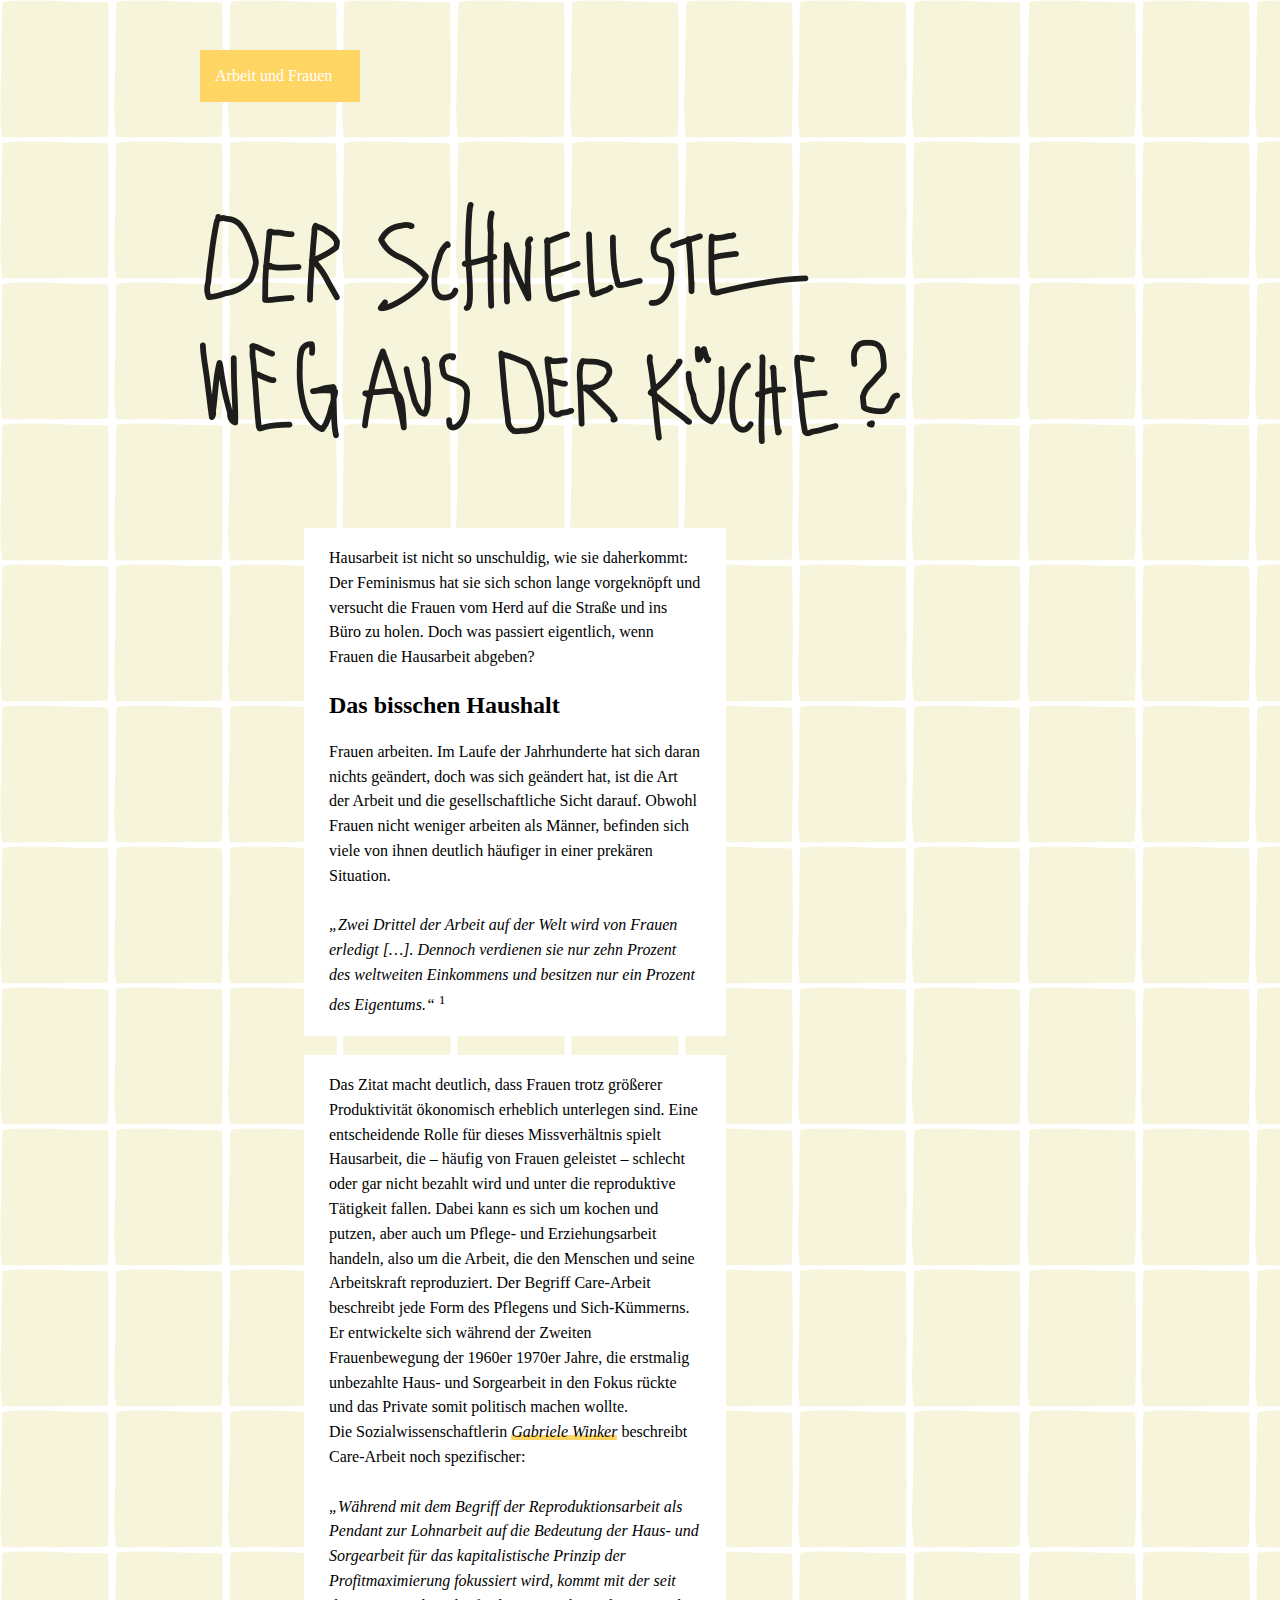
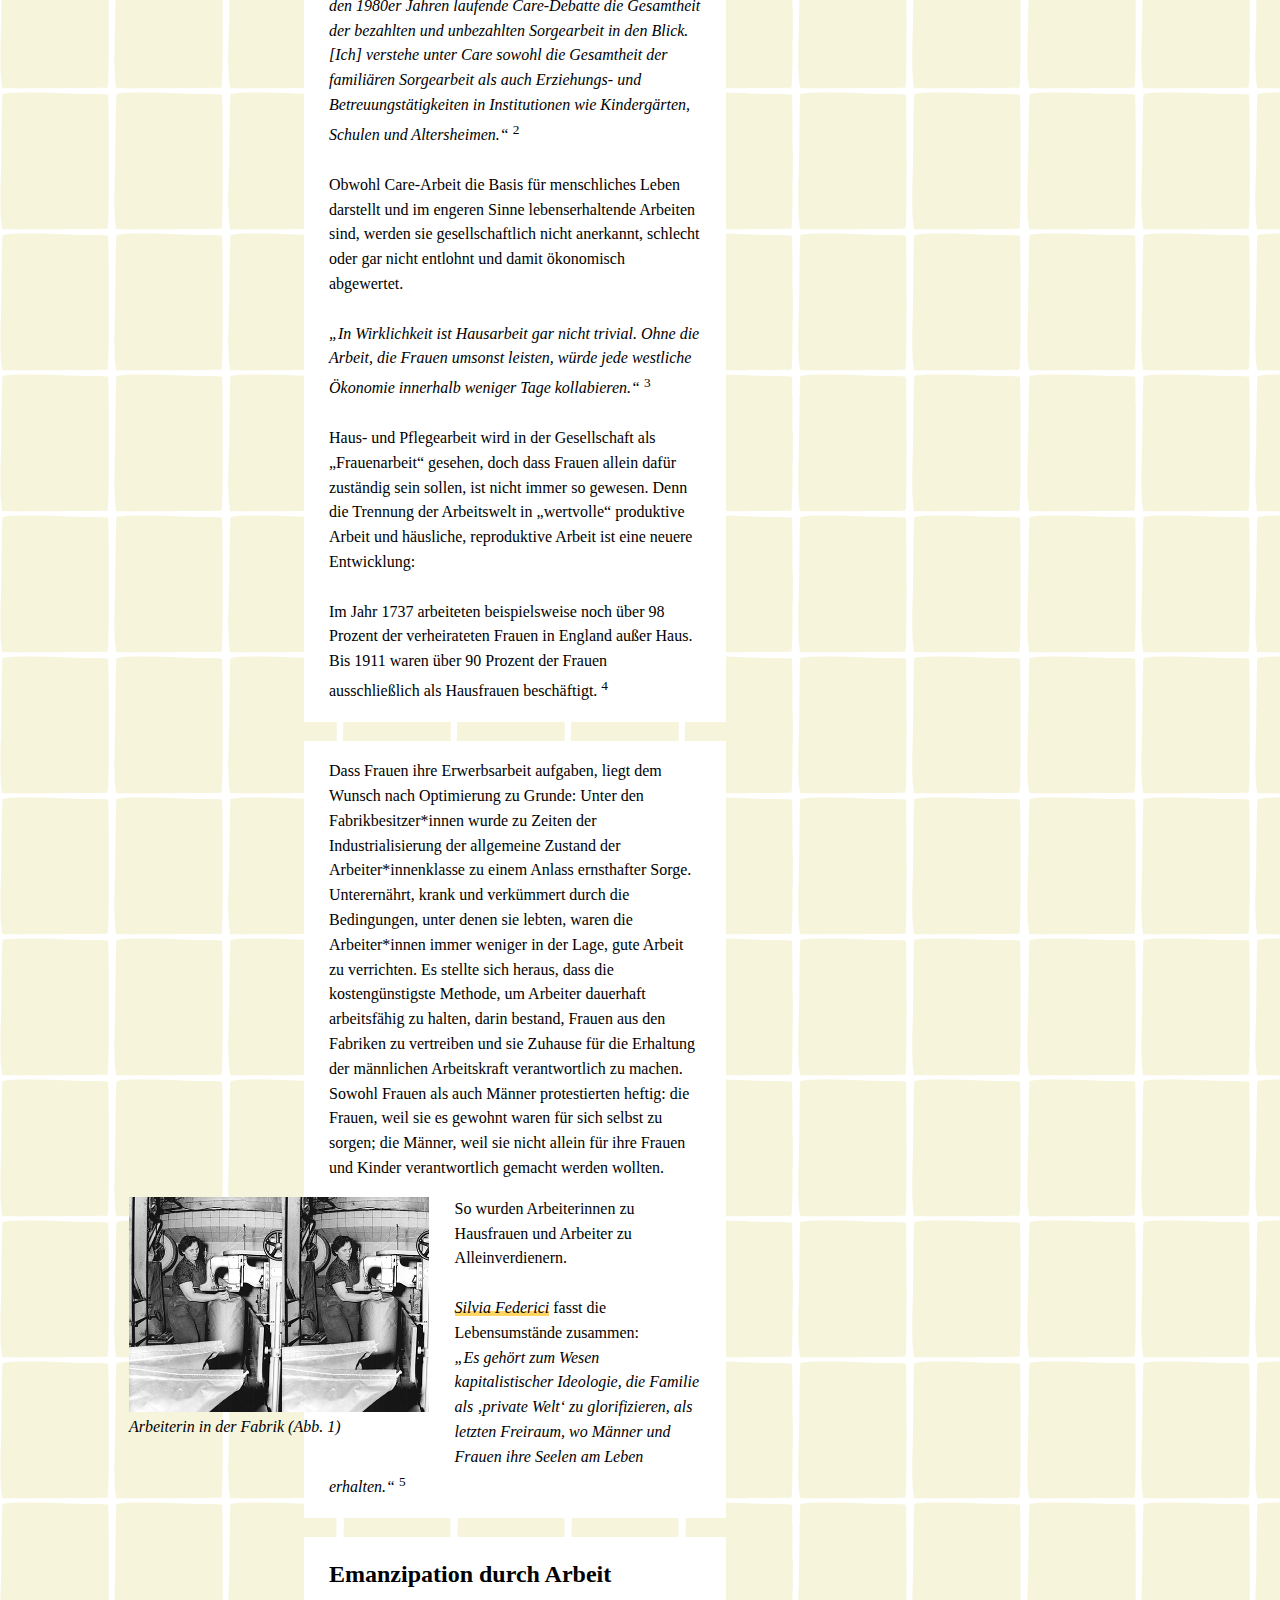
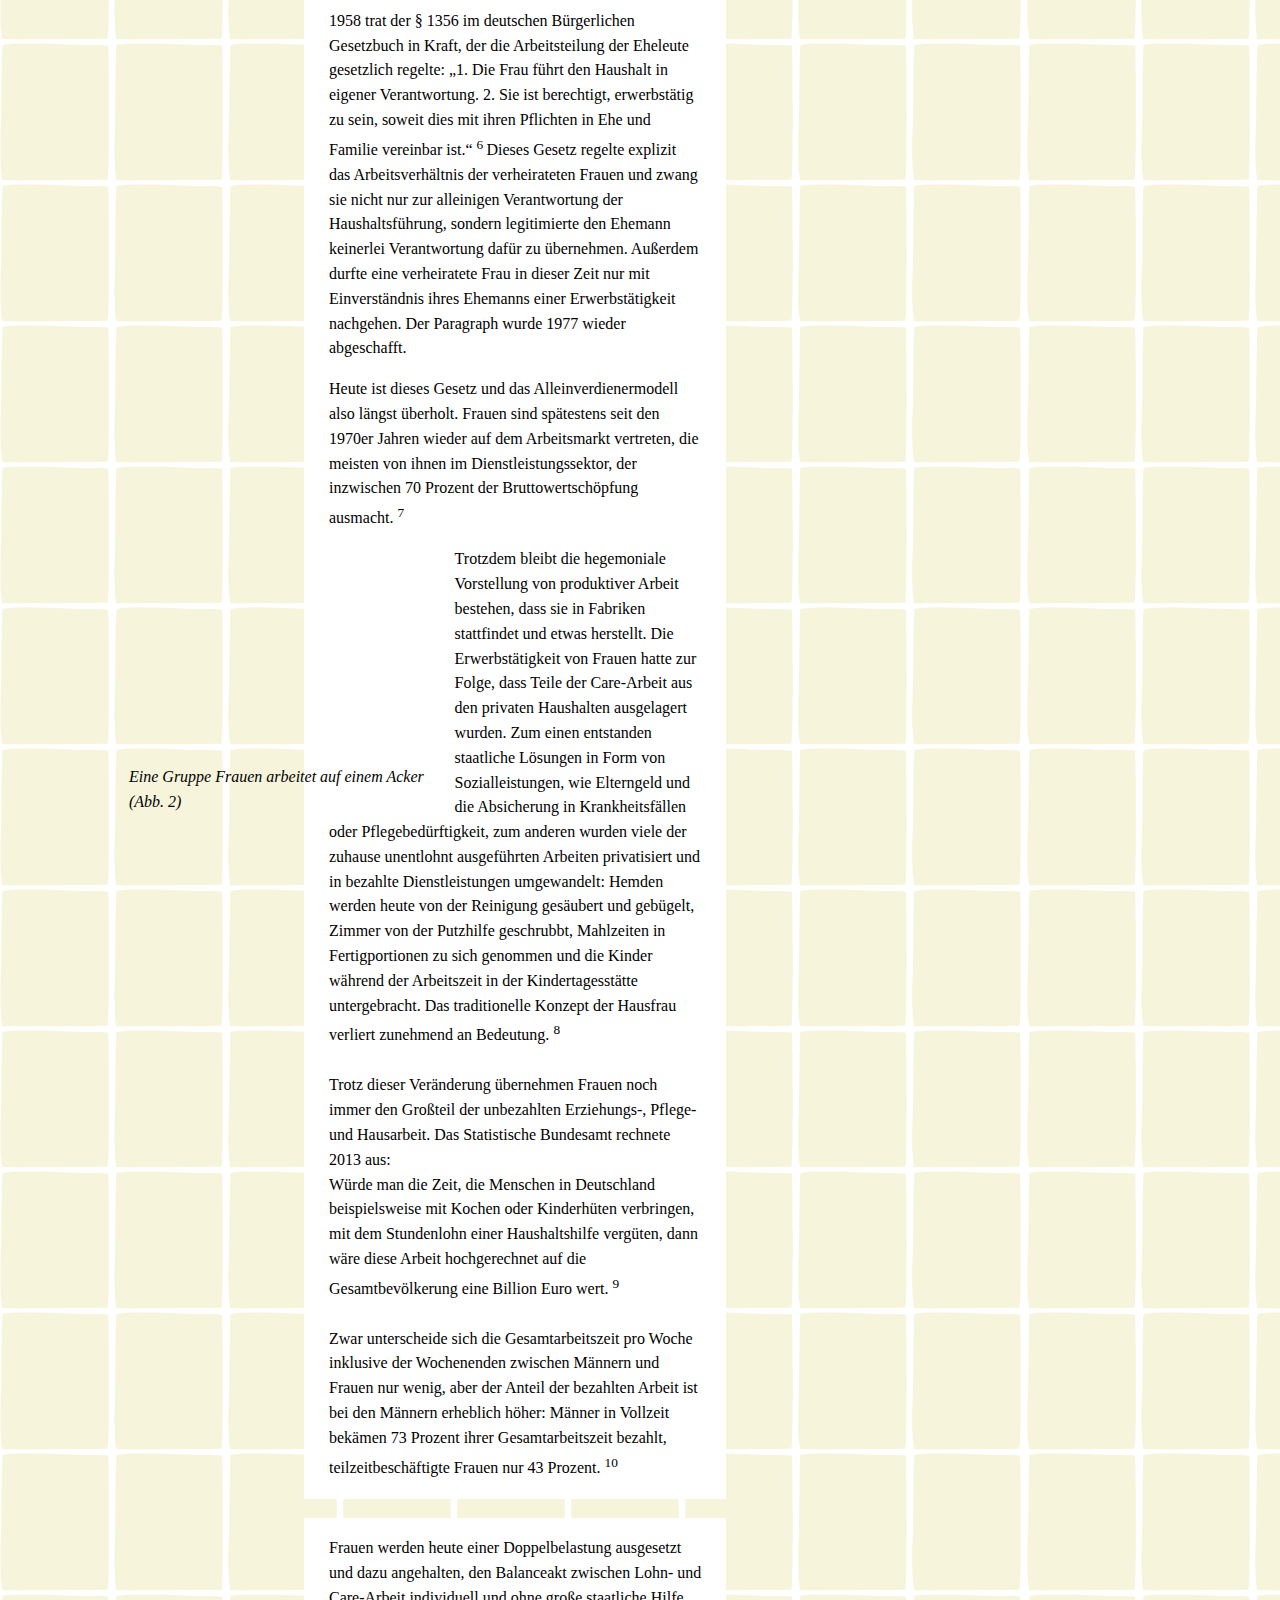
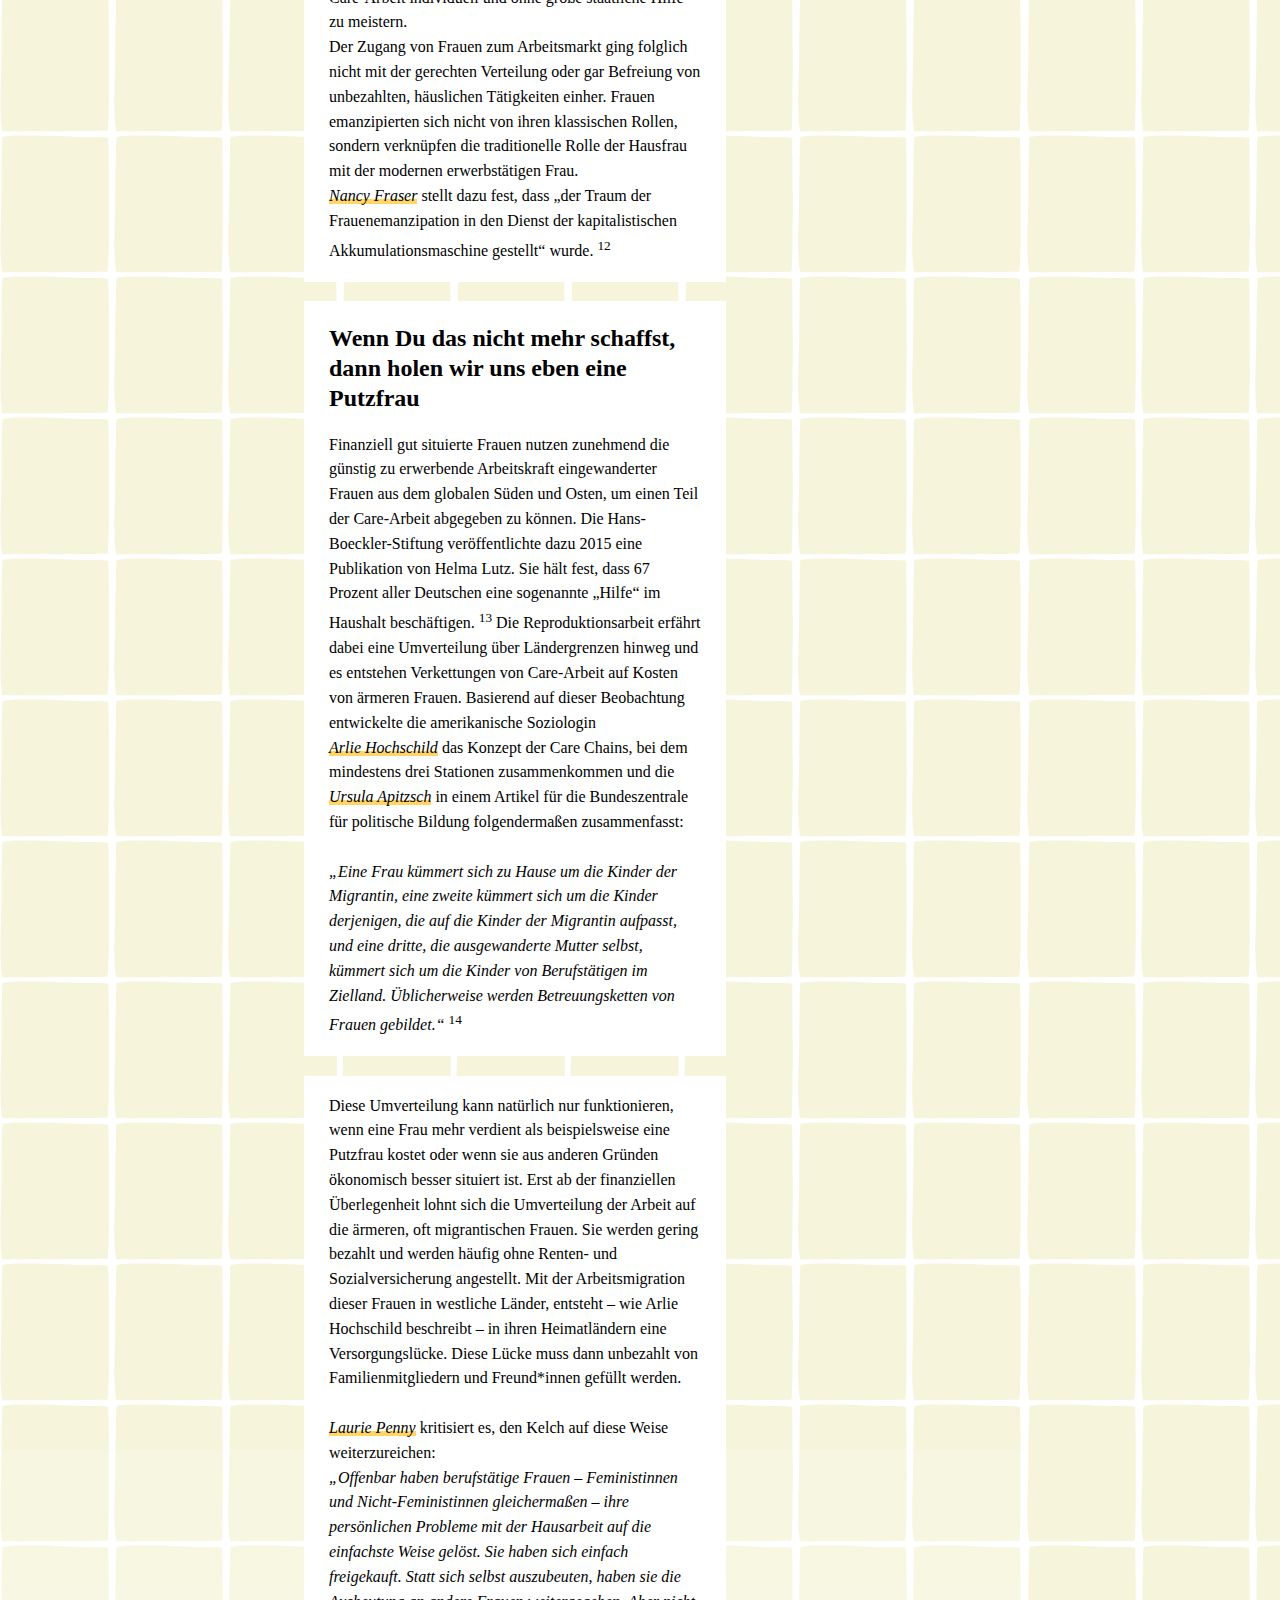
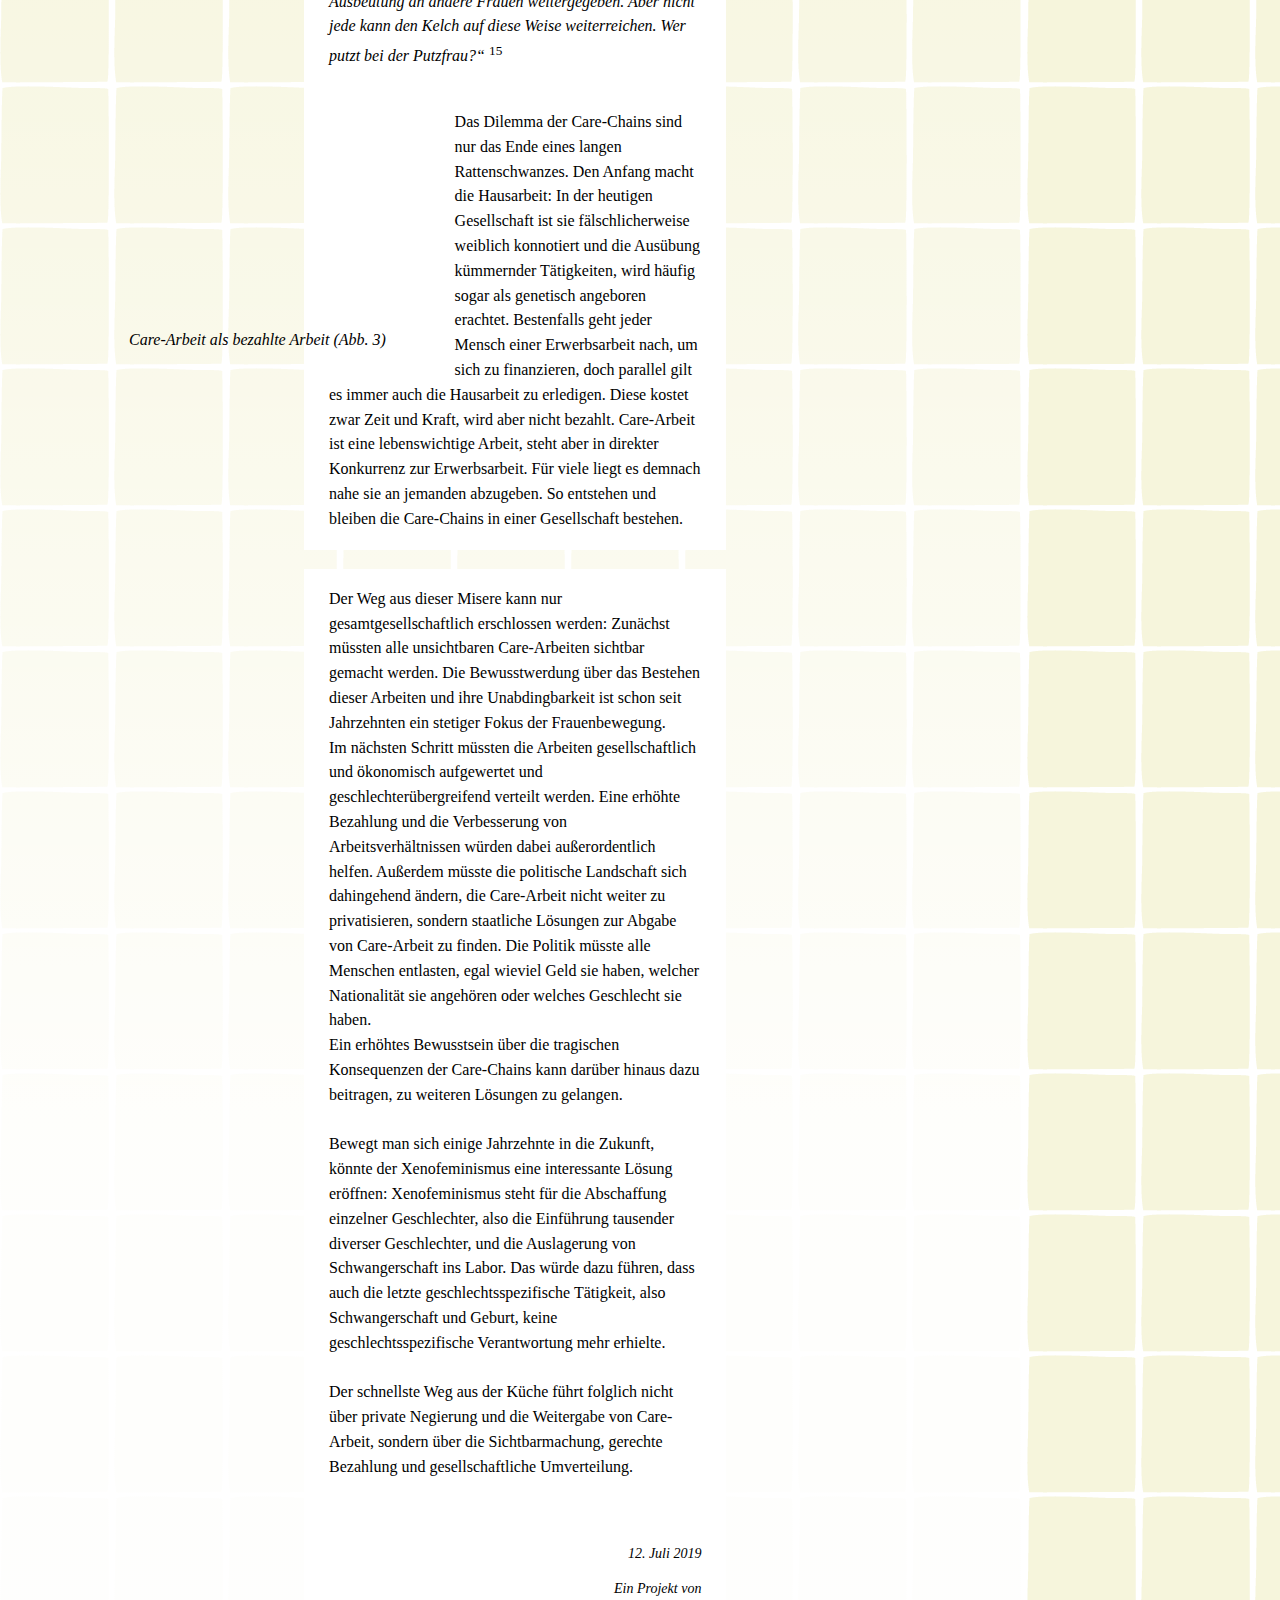
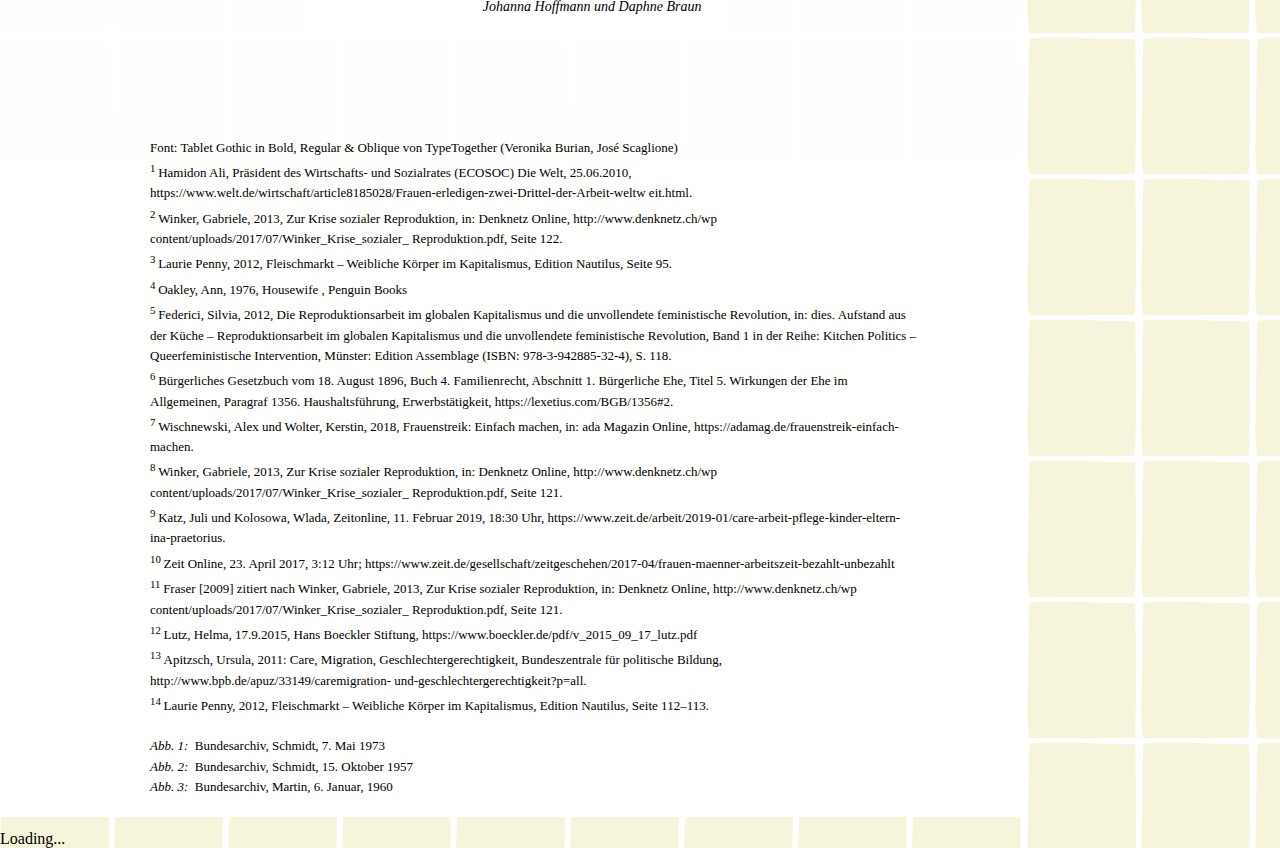
==== commit cc6083a6: "just a commit" ====
--- a/index.html
+++ b/index.html
@@ -41,7 +41,7 @@
   <div class="text">
     <p>Das Zitat macht deutlich, dass Frauen trotz größerer Produktivität ökonomisch erheblich unterlegen sind. Eine entscheidende Rolle für dieses Missverhältnis spielt Hausarbeit, die – häufig von Frauen geleistet – schlecht oder gar nicht bezahlt wird und unter die reproduktive Tätigkeit fallen. Dabei kann es sich um kochen und putzen, aber auch um Pflege- und Erziehungsarbeit handeln, also um die Arbeit, die den Menschen und seine Arbeitskraft reproduziert. Der Begriff Care-Arbeit beschreibt jede Form des Pflegens und Sich-Kümmerns. Er entwickelte sich während der Zweiten Frauenbewegung der 1960er 1970er Jahre, die erstmalig unbezahlte Haus- und Sorgearbeit in den Fokus rückte und das Private somit politisch machen wollte.<br>
     
-    Die Sozialwissenschaftlerin Gabriele Winker beschreibt Care-Arbeit noch spezifischer:<br>
+    Die Sozialwissenschaftlerin <i><underline>Gabriele Winker</underline></i> beschreibt Care-Arbeit noch spezifischer:<br>
     <br>
 
     <i>„Während mit dem Begriff der Reproduktionsarbeit als Pendant zur Lohnarbeit auf die Bedeutung der Haus- und Sorgearbeit für das kapitalistische Prinzip der Profitmaximierung fokussiert wird, kommt mit der seit den 1980er Jahren laufende Care-Debatte die Gesamtheit der bezahlten und unbezahlten Sorgearbeit in den Blick. [Ich] verstehe unter Care sowohl die Gesamtheit der familiären Sorgearbeit als auch Erziehungs- und Betreuungstätigkeiten in Institutionen wie Kindergärten, Schulen und Altersheimen.“ </i> <sup> 2 </sup> 
@@ -69,13 +69,13 @@
   <div class="text">
     <p>Dass Frauen ihre Erwerbsarbeit aufgaben, liegt dem Wunsch nach Optimierung zu Grunde: Unter den Fabrikbesitzer*innen wurde zu Zeiten der Industrialisierung der allgemeine Zustand der Arbeiter*innenklasse zu einem Anlass ernsthafter Sorge. Unterernährt, krank und verkümmert durch die Bedingungen, unter denen sie lebten, waren die Arbeiter*innen immer weniger in der Lage, gute Arbeit zu verrichten. Es stellte sich heraus, dass die kostengünstigste Methode, um Arbeiter dauerhaft arbeitsfähig zu halten, darin bestand, Frauen aus den Fabriken zu vertreiben und sie Zuhause für die Erhaltung der männlichen Arbeitskraft verantwortlich zu machen. Sowohl Frauen als auch Männer protestierten heftig: die Frauen, weil sie es gewohnt waren für sich selbst zu sorgen; die Männer, weil sie nicht allein für ihre Frauen und Kinder verantwortlich gemacht werden wollten.</p>
     
-    <p> <div class="img-frau_1"> <figcaption> <i> Frau arbeitet in Fabrik </i> </figcaption>
+    <p> <div class="img-frau_1"> <figcaption> <i> Arbeiterin in der Fabrik (Abb. 1)</i> </figcaption>
         </div>
       </p>
 
     <p>So wurden Arbeiterinnen zu Hausfrauen und Arbeiter zu Alleinverdienern.
     <br> <br>
-
+    <i><underline>Silvia Federici</underline></i> fasst die Lebensumstände zusammen:<br>
     <i>„Es gehört zum Wesen kapitalistischer Ideologie, die Familie als ‚private Welt‘ zu glorifizieren, als letzten Freiraum, wo Männer und Frauen ihre Seelen am Leben erhalten.“</i> <sup>5</sup> 
     </p>
   </div>
@@ -86,9 +86,16 @@
     <h2 class="h2">Emanzipation durch Arbeit</h2>
     <p>1958 trat der § 1356 im deutschen Bürgerlichen Gesetzbuch in Kraft, der die Arbeitsteilung der Eheleute gesetzlich regelte: „1. Die Frau führt den Haushalt in eigener Verantwortung. 2. Sie ist berechtigt, erwerbstätig zu sein, soweit dies mit ihren Pflichten in Ehe und Familie vereinbar ist.“ <sup> 6 </sup> Dieses Gesetz regelte explizit das Arbeitsverhältnis der verheirateten Frauen und zwang sie nicht nur zur alleinigen Verantwortung der Haushaltsführung, sondern legitimierte den Ehemann keinerlei Verantwortung dafür zu übernehmen. Außerdem durfte eine verheiratete Frau in dieser Zeit nur mit Einverständnis ihres Ehemanns einer Erwerbstätigkeit nachgehen.
     Der Paragraph wurde 1977 wieder abgeschafft.
-    <br> <br>
-
-    Heute ist dieses Gesetz und das Alleinverdienermodell also längst überholt. Frauen sind spätestens seit den 1970er Jahren wieder auf dem Arbeitsmarkt vertreten, die meisten von ihnen im Dienstleistungssektor, der inzwischen 70 Prozent der Bruttowertschöpfung ausmacht. <sup> 7 </sup> Trotzdem bleibt die hegemoniale Vorstellung von produktiver Arbeit bestehen, dass sie in Fabriken stattfindet und etwas herstellt. Die Erwerbstätigkeit von Frauen hatte zur Folge, dass Teile der Care-Arbeit aus den privaten Haushalten ausgelagert wurden. Zum einen entstanden staatliche Lösungen in Form von Sozialleistungen, wie Elterngeld und die Absicherung in Krankheitsfällen oder Pflegebedürftigkeit, zum anderen wurden viele der zuhause unentlohnt ausgeführten Arbeiten privatisiert und in bezahlte Dienstleistungen umgewandelt: Hemden werden heute von der Reinigung gesäubert und gebügelt, Zimmer von der Putzhilfe geschrubbt, Mahlzeiten in Fertigportionen zu sich genommen und die Kinder während der Arbeitszeit in der Kindertagesstätte untergebracht. Das traditionelle Konzept der Hausfrau verliert zunehmend an Bedeutung. <sup> 8 </sup> 
+    </p>
+
+    <p>Heute ist dieses Gesetz und das Alleinverdienermodell also längst überholt. Frauen sind spätestens seit den 1970er Jahren wieder auf dem Arbeitsmarkt vertreten, die meisten von ihnen im Dienstleistungssektor, der inzwischen 70 Prozent der Bruttowertschöpfung ausmacht. <sup> 7 </sup></p> 
+
+    <p> <div class="img-frau_2"> <figcaption> <i> Eine Gruppe Frauen arbeitet auf einem Acker (Abb. 2)</i> </figcaption>
+        </div>
+      </p>
+
+
+    <p>Trotzdem bleibt die hegemoniale Vorstellung von produktiver Arbeit bestehen, dass sie in Fabriken stattfindet und etwas herstellt. Die Erwerbstätigkeit von Frauen hatte zur Folge, dass Teile der Care-Arbeit aus den privaten Haushalten ausgelagert wurden. Zum einen entstanden staatliche Lösungen in Form von Sozialleistungen, wie Elterngeld und die Absicherung in Krankheitsfällen oder Pflegebedürftigkeit, zum anderen wurden viele der zuhause unentlohnt ausgeführten Arbeiten privatisiert und in bezahlte Dienstleistungen umgewandelt: Hemden werden heute von der Reinigung gesäubert und gebügelt, Zimmer von der Putzhilfe geschrubbt, Mahlzeiten in Fertigportionen zu sich genommen und die Kinder während der Arbeitszeit in der Kindertagesstätte untergebracht. Das traditionelle Konzept der Hausfrau verliert zunehmend an Bedeutung. <sup> 8 </sup> 
     <br> <br>
 
     Trotz dieser Veränderung übernehmen Frauen noch immer den Großteil der unbezahlten Erziehungs-, Pflege- und Hausarbeit. Das Statistische Bundesamt rechnete 2013 aus: <br>
@@ -103,13 +110,13 @@
   <div class="text"><p>
     Frauen werden heute einer Doppelbelastung ausgesetzt und dazu angehalten, den Balanceakt zwischen Lohn- und Care-Arbeit individuell und ohne große staatliche Hilfe zu meistern. <br>
     Der Zugang von Frauen zum Arbeitsmarkt ging folglich nicht mit der gerechten Verteilung oder gar Befreiung von unbezahlten, häuslichen Tätigkeiten einher. Frauen emanzipierten sich nicht von ihren klassischen Rollen, sondern verknüpfen die traditionelle Rolle der Hausfrau mit der modernen erwerbstätigen Frau. <br>
-    Nancy Fraser stellt dazu fest, dass „der Traum der Frauenemanzipation in den Dienst der kapitalistischen Akkumulationsmaschine gestellt“ wurde. <sup> 12 </sup> </p>
-  </div>
-
-
-<!-- Neues Textfeld -->
-  <div class="text">
-    <p> <h2 class="h2">Wenn Du das nicht mehr schaffst, dann holen wir uns eben eine Putzfrau</h2> Finanziell gut situierte Frauen nutzen zunehmend die günstig zu erwerbende Arbeitskraft eingewanderter Frauen aus dem globalen Süden und Osten, um einen Teil der Care-Arbeit abgegeben zu können. Die Hans-Boeckler-Stiftung veröffentlichte dazu 2015 eine Publikation von Helma Lutz. Sie hält fest, dass 67 Prozent aller Deutschen eine sogenannte „Hilfe“ im Haushalt beschäftigen. 13 Die Reproduktionsarbeit erfährt dabei eine Umverteilung über Ländergrenzen hinweg und es entstehen Verkettungen von Care-Arbeit auf Kosten von ärmeren Frauen. Basierend auf dieser Beobachtung entwickelte die amerikanische Soziologin <i><underline>Arlie Hochschild</underline></i> das Konzept der Care Chains, bei dem mindestens drei Stationen zusammenkommen und die Ursula Apitzsch in einem Artikel für die Bundeszentrale für politische Bildung folgendermaßen zusammenfasst:
+    <i><underline>Nancy Fraser</underline></i> stellt dazu fest, dass „der Traum der Frauenemanzipation in den Dienst der kapitalistischen Akkumulationsmaschine gestellt“ wurde. <sup> 12 </sup> </p>
+  </div>
+
+
+<!-- Neues Textfeld -->
+  <div class="text">
+    <p> <h2 class="h2">Wenn Du das nicht mehr schaffst, dann holen wir uns eben eine Putzfrau</h2> Finanziell gut situierte Frauen nutzen zunehmend die günstig zu erwerbende Arbeitskraft eingewanderter Frauen aus dem globalen Süden und Osten, um einen Teil der Care-Arbeit abgegeben zu können. Die Hans-Boeckler-Stiftung veröffentlichte dazu 2015 eine Publikation von Helma Lutz. Sie hält fest, dass 67 Prozent aller Deutschen eine sogenannte „Hilfe“ im Haushalt beschäftigen. <sup>13</sup> Die Reproduktionsarbeit erfährt dabei eine Umverteilung über Ländergrenzen hinweg und es entstehen Verkettungen von Care-Arbeit auf Kosten von ärmeren Frauen. Basierend auf dieser Beobachtung entwickelte die amerikanische Soziologin <i><underline>Arlie Hochschild</underline></i> das Konzept der Care Chains, bei dem mindestens drei Stationen zusammenkommen und die <i><underline>Ursula Apitzsch</underline></i> in einem Artikel für die Bundeszentrale für politische Bildung folgendermaßen zusammenfasst:
     <br> <br>
 
     <i>„Eine Frau kümmert sich zu Hause um die Kinder der Migrantin, eine zweite kümmert sich um die Kinder derjenigen, die auf die Kinder der Migrantin aufpasst, und eine dritte, die ausgewanderte Mutter selbst, kümmert sich um die Kinder von Berufstätigen im Zielland. Üblicherweise werden Betreuungsketten von Frauen gebildet.“ </i> <sup> 14 </sup> </p>
@@ -121,12 +128,17 @@
 <!-- Neues Textfeld -->
   <div class="text"> 
     <p> Diese Umverteilung kann natürlich nur funktionieren, wenn eine Frau mehr verdient als beispielsweise eine Putzfrau kostet oder wenn sie aus anderen Gründen ökonomisch besser situiert ist. Erst ab der finanziellen Überlegenheit lohnt sich die Umverteilung der Arbeit auf die ärmeren, oft migrantischen Frauen. Sie werden gering bezahlt und werden häufig ohne Renten- und Sozialversicherung angestellt. Mit der Arbeitsmigration dieser Frauen in westliche Länder, entsteht – wie Arlie Hochschild beschreibt – in ihren Heimatländern eine Versorgungslücke. Diese Lücke muss dann unbezahlt von Familienmitgliedern und Freund*innen gefüllt werden.
-    <br> <br>
+    <br><br>
+    <i><underline>Laurie Penny</underline></i> kritisiert es, den Kelch auf diese Weise weiterzureichen: <br>
 
     <i>„Offenbar haben berufstätige Frauen – Feministinnen und Nicht-Feministinnen gleichermaßen – ihre persönlichen Probleme mit der Hausarbeit auf die einfachste Weise gelöst. Sie haben sich einfach freigekauft. Statt sich selbst auszubeuten, haben sie die Ausbeutung an andere Frauen weitergegeben. Aber nicht jede kann den Kelch auf diese Weise weiterreichen. Wer putzt bei der Putzfrau?“ </i> <sup> 15 </sup> 
-    <br> <br>
-
-    Das Dilemma der Care-Chains sind nur das Ende eines langen Rattenschwanzes. Den Anfang macht die Hausarbeit: In der heutigen Gesellschaft ist sie fälschlicherweise weiblich konnotiert und die Ausübung kümmernder Tätigkeiten, wird häufig sogar als genetisch angeboren erachtet. Bestenfalls geht jeder Mensch einer Erwerbsarbeit nach, um sich zu finanzieren, doch parallel gilt es immer auch die Hausarbeit zu erledigen. Diese kostet zwar Zeit und Kraft, wird aber nicht bezahlt. Care-Arbeit ist eine lebenswichtige Arbeit, steht aber in direkter Konkurrenz zur Erwerbsarbeit. Für viele liegt es demnach nahe sie an jemanden abzugeben. So entstehen und bleiben die Care-Chains in einer Gesellschaft bestehen. </p>
+    <br> <br></p>
+
+     <p> <div class="img-frau_3"> <figcaption class="bildunterschrift1"> <i>Care-Arbeit als bezahlte Arbeit (Abb. 3)</i> </figcaption>
+        </div>
+      </p>
+
+    <p>Das Dilemma der Care-Chains sind nur das Ende eines langen Rattenschwanzes. Den Anfang macht die Hausarbeit: In der heutigen Gesellschaft ist sie fälschlicherweise weiblich konnotiert und die Ausübung kümmernder Tätigkeiten, wird häufig sogar als genetisch angeboren erachtet. Bestenfalls geht jeder Mensch einer Erwerbsarbeit nach, um sich zu finanzieren, doch parallel gilt es immer auch die Hausarbeit zu erledigen. Diese kostet zwar Zeit und Kraft, wird aber nicht bezahlt. Care-Arbeit ist eine lebenswichtige Arbeit, steht aber in direkter Konkurrenz zur Erwerbsarbeit. Für viele liegt es demnach nahe sie an jemanden abzugeben. So entstehen und bleiben die Care-Chains in einer Gesellschaft bestehen. </p>
   </div>
 
 
@@ -155,41 +167,32 @@
   </div>
 </div>
 
-
 <div id="container2"> 
   <div class="verlauf">
   <div class="text2"> 
-  <br><br><br><br><br><br><br><br><br>  <br><br><br><br><br><br><br><br><br>  
-  <br><br><br><br><br><br><br><br><br>  
-  <br><br><br><br><br><br><br><br><br>  
-  <br><br><br><br><br><br><br><br><br>  <br><br><br><br><br><br><br><br><br>  <br><br><br><br><br><br><br><br><br>  
-  <br><br><br><br><br><br><br><br><br>  
-  <br><br><br><br><br><br><br><br><br>  
-  <br><br><br><br><br><br><br><br><br> <br><br><br><br><br><br><br><br><br>  
-  <br><br><br><br><br><br><br><br><br>  <br><br><br><br><br><br><br><br><br>  <br><br><br><br><br><br><br><br><br><br><br><br><br><br><br><br><br>  <br><br><br><br><br><br><br><br><br>  <br><br><br><br><br><br><br><br><br>  
-    
-  
-  <p>Font: Tablet Gothic in Bold, Regular & Oblique von TypeTogether (Veronika Burian, José Scaglione) 
-
-1 Hamidon Ali, Präsident des Wirtschafts- und Sozialrates (ECOSOC) Die Welt, 25.06.2010, https://www.welt.de/wirtschaft/article8185028/Frauen-erledigen-zwei-Drittel-der-Arbeit-weltw eit.html.
-2 Winker, Gabriele, 2013, Zur Krise sozialer Reproduktion, in: Denknetz Online, http://www.denknetz.ch/wp content/uploads/2017/07/Winker_Krise_sozialer_ Reproduktion.pdf, Seite 122.
-3 Laurie Penny, 2012, Fleischmarkt – Weibliche Körper im Kapitalismus, Edition Nautilus, Seite 95.
-4 Oakley, Ann, 1976, Housewife , Penguin Books
-5 Federici, Silvia, 2012, Die Reproduktionsarbeit im globalen Kapitalismus und die unvollendete feministische Revolution, in: dies. Aufstand aus der Küche – Reproduktionsarbeit im globalen Kapitalismus und die unvollendete feministische Revolution, Band 1 in der Reihe: Kitchen Politics – Queerfeministische Intervention, Münster: Edition Assemblage (ISBN: 978-3-942885-32-4), S. 118.
-6 Bürgerliches Gesetzbuch vom 18. August 1896, Buch 4. Familienrecht, Abschnitt 1. Bürgerliche Ehe, Titel 5. Wirkungen der Ehe im Allgemeinen, Paragraf 1356. Haushaltsführung, Erwerbstätigkeit, https://lexetius.com/BGB/1356#2.
-7 Wischnewski, Alex und Wolter, Kerstin, 2018, Frauenstreik: Einfach machen, in: ada Magazin Online, https://adamag.de/frauenstreik-einfach-machen.
-8 Winker, Gabriele, 2013, Zur Krise sozialer Reproduktion, in: Denknetz Online, http://www.denknetz.ch/wp content/uploads/2017/07/Winker_Krise_sozialer_ Reproduktion.pdf, Seite 121.
-9 Katz, Juli und Kolosowa, Wlada, Zeitonline, 11. Februar 2019, 18:30 Uhr, https://www.zeit.de/arbeit/2019-01/care-arbeit-pflege-kinder-eltern-ina-praetorius.
-10 Zeit Online, 23. April 2017, 3:12 Uhr; https://www.zeit.de/gesellschaft/zeitgeschehen/2017-04/frauen-maenner-arbeitszeit-bezahlt-unbezahlt
-11 Fraser [2009] zitiert nach Winker, Gabriele, 2013, Zur Krise sozialer Reproduktion, in: Denknetz Online, http://www.denknetz.ch/wp content/uploads/2017/07/Winker_Krise_sozialer_ Reproduktion.pdf, Seite 121.
-12 Lutz, Helma, 17.9.2015, Hans Boeckler Stiftung, https://www.boeckler.de/pdf/v_2015_09_17_lutz.pdf
-13 Apitzsch, Ursula, 2011: Care, Migration, Geschlechtergerechtigkeit, Bundeszentrale für politische Bildung, http://www.bpb.de/apuz/33149/caremigration-
-und-geschlechtergerechtigkeit?p=all.
-14 Laurie Penny, 2012, Fleischmarkt – Weibliche Körper im Kapitalismus, Edition Nautilus, Seite 112–113.
-
-Abb. 1: Bundesarchiv, Schmidt, 7. Mai 1973
-Abb. 2: Bundesarchiv, Schmidt, 15. Oktober 1957
-Abb. 3: Bundesarchiv, Martin, 6. Januar, 1960<br><br> </p>
+    <br><br><br><br><br><br><br><br><br><br><br><br><br><br><br><br><br><br><br><br><br><br><br><br><br><br><br><br><br><br><br><br><br><br><br><br><br><br><br><br><br><br><br><br><br><br><br><br><br><br><br><br><br><br><br><br><br><br><br><br><br><br><br><br><br><br><br><br><br><br><br><br><br><br><br><br><br><br><br><br><br><br><br><br><br><br><br><br><br><br><br><br><br>
+
+  <p>Font: Tablet Gothic in Bold, Regular & Oblique von TypeTogether (Veronika Burian, José Scaglione) <br>
+
+<sup> 1 </sup> Hamidon Ali, Präsident des Wirtschafts- und Sozialrates (ECOSOC) Die Welt, 25.06.2010, https://www.welt.de/wirtschaft/article8185028/Frauen-erledigen-zwei-Drittel-der-Arbeit-weltw eit.html.<br>
+<sup> 2  </sup>Winker, Gabriele, 2013, Zur Krise sozialer Reproduktion, in: Denknetz Online, http://www.denknetz.ch/wp content/uploads/2017/07/Winker_Krise_sozialer_ Reproduktion.pdf, Seite 122.<br>
+<sup> 3 </sup>Laurie Penny, 2012, Fleischmarkt – Weibliche Körper im Kapitalismus, Edition Nautilus, Seite 95.<br>
+<sup> 4 </sup>Oakley, Ann, 1976, Housewife , Penguin Books<br>
+<sup> 5 </sup>Federici, Silvia, 2012, Die Reproduktionsarbeit im globalen Kapitalismus und die unvollendete feministische Revolution, in: dies. Aufstand aus der Küche – Reproduktionsarbeit im globalen Kapitalismus und die unvollendete feministische Revolution, Band 1 in der Reihe: Kitchen Politics – Queerfeministische Intervention, Münster: Edition Assemblage (ISBN: 978-3-942885-32-4), S. 118.<br>
+<sup> 6 </sup>Bürgerliches Gesetzbuch vom 18. August 1896, Buch 4. Familienrecht, Abschnitt 1. Bürgerliche Ehe, Titel 5. Wirkungen der Ehe im Allgemeinen, Paragraf 1356. Haushaltsführung, Erwerbstätigkeit, https://lexetius.com/BGB/1356#2.<br>
+<sup> 7 </sup>Wischnewski, Alex und Wolter, Kerstin, 2018, Frauenstreik: Einfach machen, in: ada Magazin Online, https://adamag.de/frauenstreik-einfach-machen.<br>
+<sup> 8 </sup>Winker, Gabriele, 2013, Zur Krise sozialer Reproduktion, in: Denknetz Online, http://www.denknetz.ch/wp content/uploads/2017/07/Winker_Krise_sozialer_ Reproduktion.pdf, Seite 121.<br>
+<sup> 9 </sup>Katz, Juli und Kolosowa, Wlada, Zeitonline, 11. Februar 2019, 18:30 Uhr, https://www.zeit.de/arbeit/2019-01/care-arbeit-pflege-kinder-eltern-ina-praetorius.<br>
+<sup> 10 </sup>Zeit Online, 23. April 2017, 3:12 Uhr; https://www.zeit.de/gesellschaft/zeitgeschehen/2017-04/frauen-maenner-arbeitszeit-bezahlt-unbezahlt<br>
+<sup> 11 </sup>Fraser [2009] zitiert nach Winker, Gabriele, 2013, Zur Krise sozialer Reproduktion, in: Denknetz Online, http://www.denknetz.ch/wp content/uploads/2017/07/Winker_Krise_sozialer_ Reproduktion.pdf, Seite 121.<br>
+<sup> 12 </sup>Lutz, Helma, 17.9.2015, Hans Boeckler Stiftung, https://www.boeckler.de/pdf/v_2015_09_17_lutz.pdf<br>
+<sup> 13 </sup>Apitzsch, Ursula, 2011: Care, Migration, Geschlechtergerechtigkeit, Bundeszentrale für politische Bildung, http://www.bpb.de/apuz/33149/caremigration-
+und-geschlechtergerechtigkeit?p=all.<br>
+<sup> 14 </sup>Laurie Penny, 2012, Fleischmarkt – Weibliche Körper im Kapitalismus, Edition Nautilus, Seite 112–113.<br>
+<br>
+<i>Abb. 1: </i> &nbsp;Bundesarchiv, Schmidt, 7. Mai 1973<br>
+<i>Abb. 2: </i> &nbsp;Bundesarchiv, Schmidt, 15. Oktober 1957<br>
+<i>Abb. 3: </i> &nbsp;Bundesarchiv, Martin, 6. Januar, 1960<br><br> </p>
 </div>    
 
 
--- a/main.css
+++ b/main.css
@@ -8,7 +8,7 @@
 }
 
 .verlauf{
-background-image: linear-gradient(to bottom, transparent, white 100%);
+background-image: linear-gradient(to bottom, rgba(255,255,255,0.1), rgba(255,255,255,0.9), rgba(255,255,255,1));
 }
 
 .headline {
@@ -20,8 +20,29 @@
 .img-frau_1{
 	float: left;
 	width: 300px;
-	height: 421px;
+	height: 215px;
 	background-image: url(assets/frau_1.jpg);
+	background-size: contain;
+	margin: 0 1.6em 2.2em 0;
+	margin-left: -200px;
+}
+
+
+.img-frau_2{
+	float: left;
+	width: 300px;
+	height: 215px;
+	background-image: url(assets/frau_2.jpg);
+	background-size: contain;
+	margin: 0 1.6em 2.2em 0;
+	margin-left: -200px;
+}
+
+.img-frau_3{
+	float: left;
+	width: 300px;
+	height: 215px;
+	background-image: url(assets/frau_3.jpg);
 	background-size: contain;
 	margin: 0 1.6em 2.2em 0;
 	margin-left: -200px;
@@ -30,8 +51,9 @@
 
 figcaption {
 	text-align: left;
-	margin-top: 431px;
+	margin-top: 218px;
 }
+
 
 
 #container {
@@ -87,12 +109,10 @@
 	border: .verlauf 2px solid;
 	border-left: .verlauf 25px solid;
 	border-right: verlauf 25px solid;
-	margin-top: -3000px;
+	margin-top: -1800px;
 	margin-bottom: 0px;
     max-width: 48rem;
    	margin-left: 150px;
-
-
 	/*margin: 0 1.6em 1.2em 0;*/
 }
 
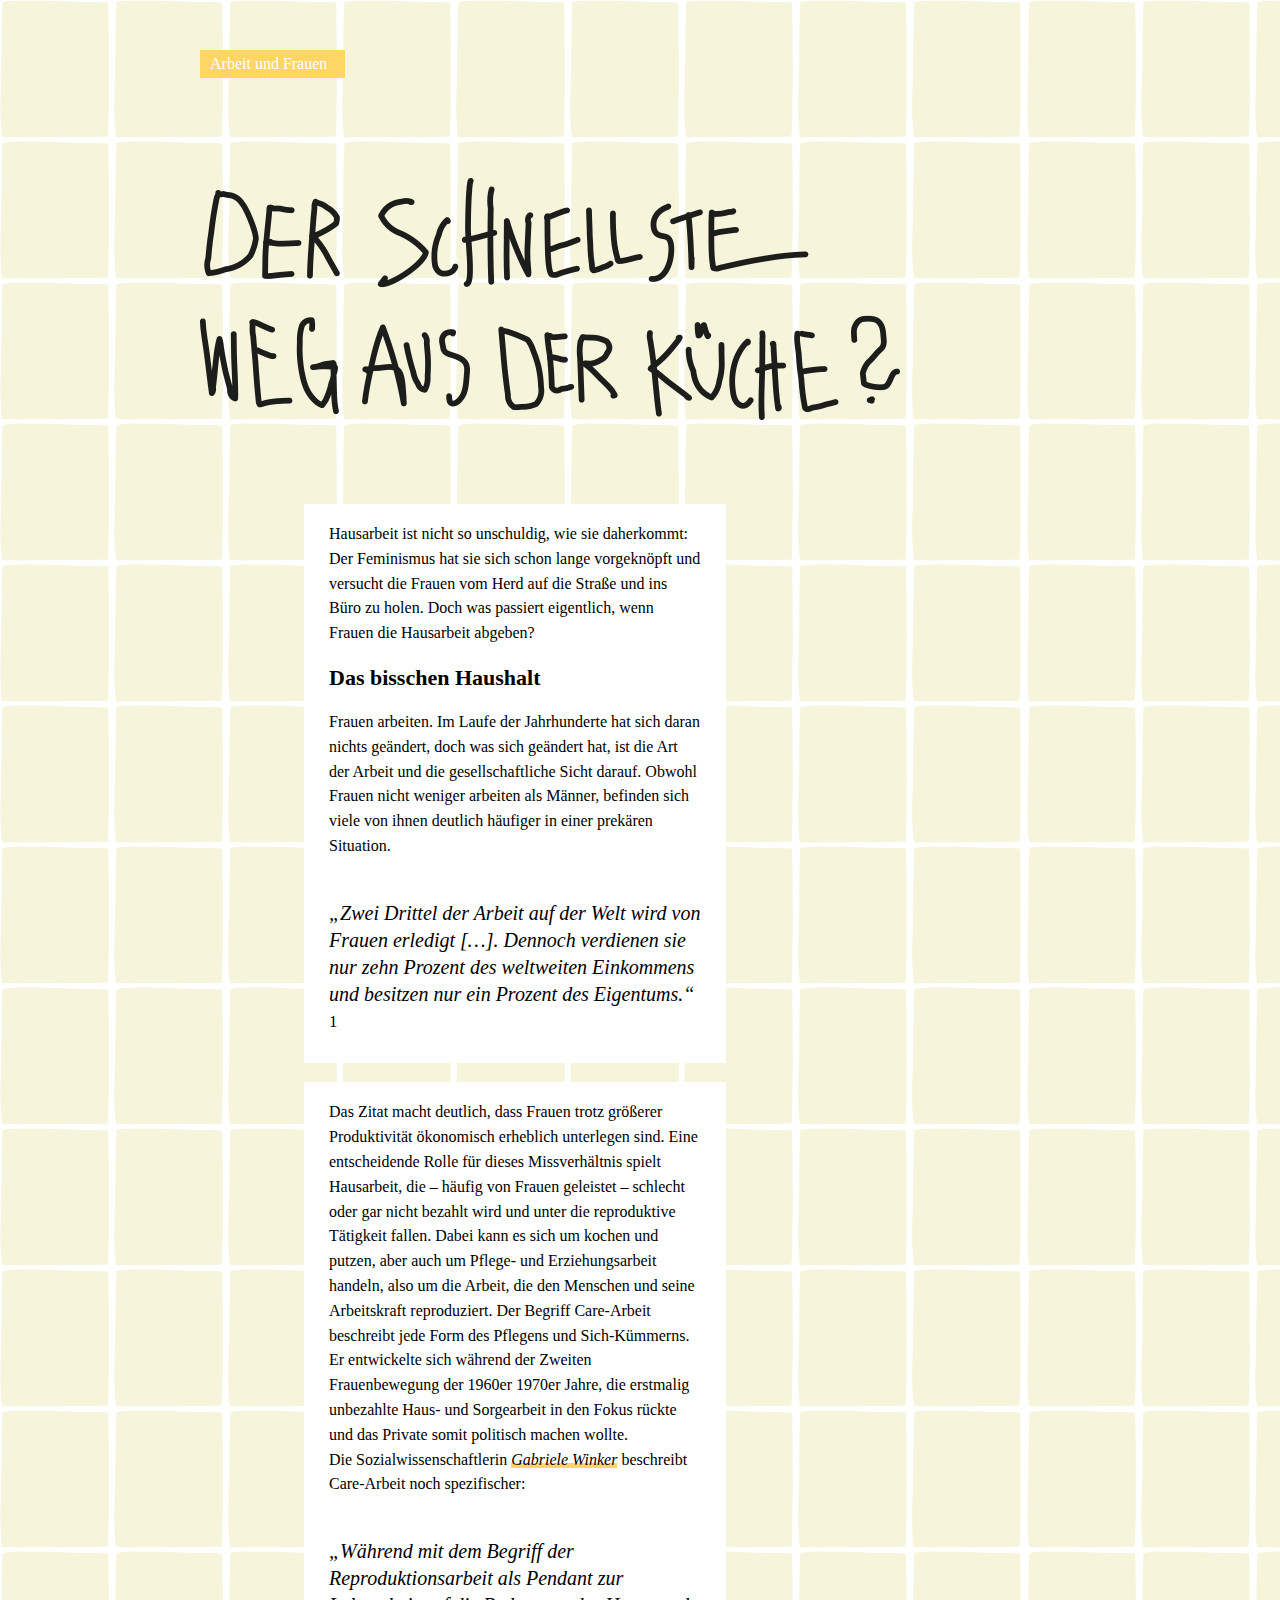
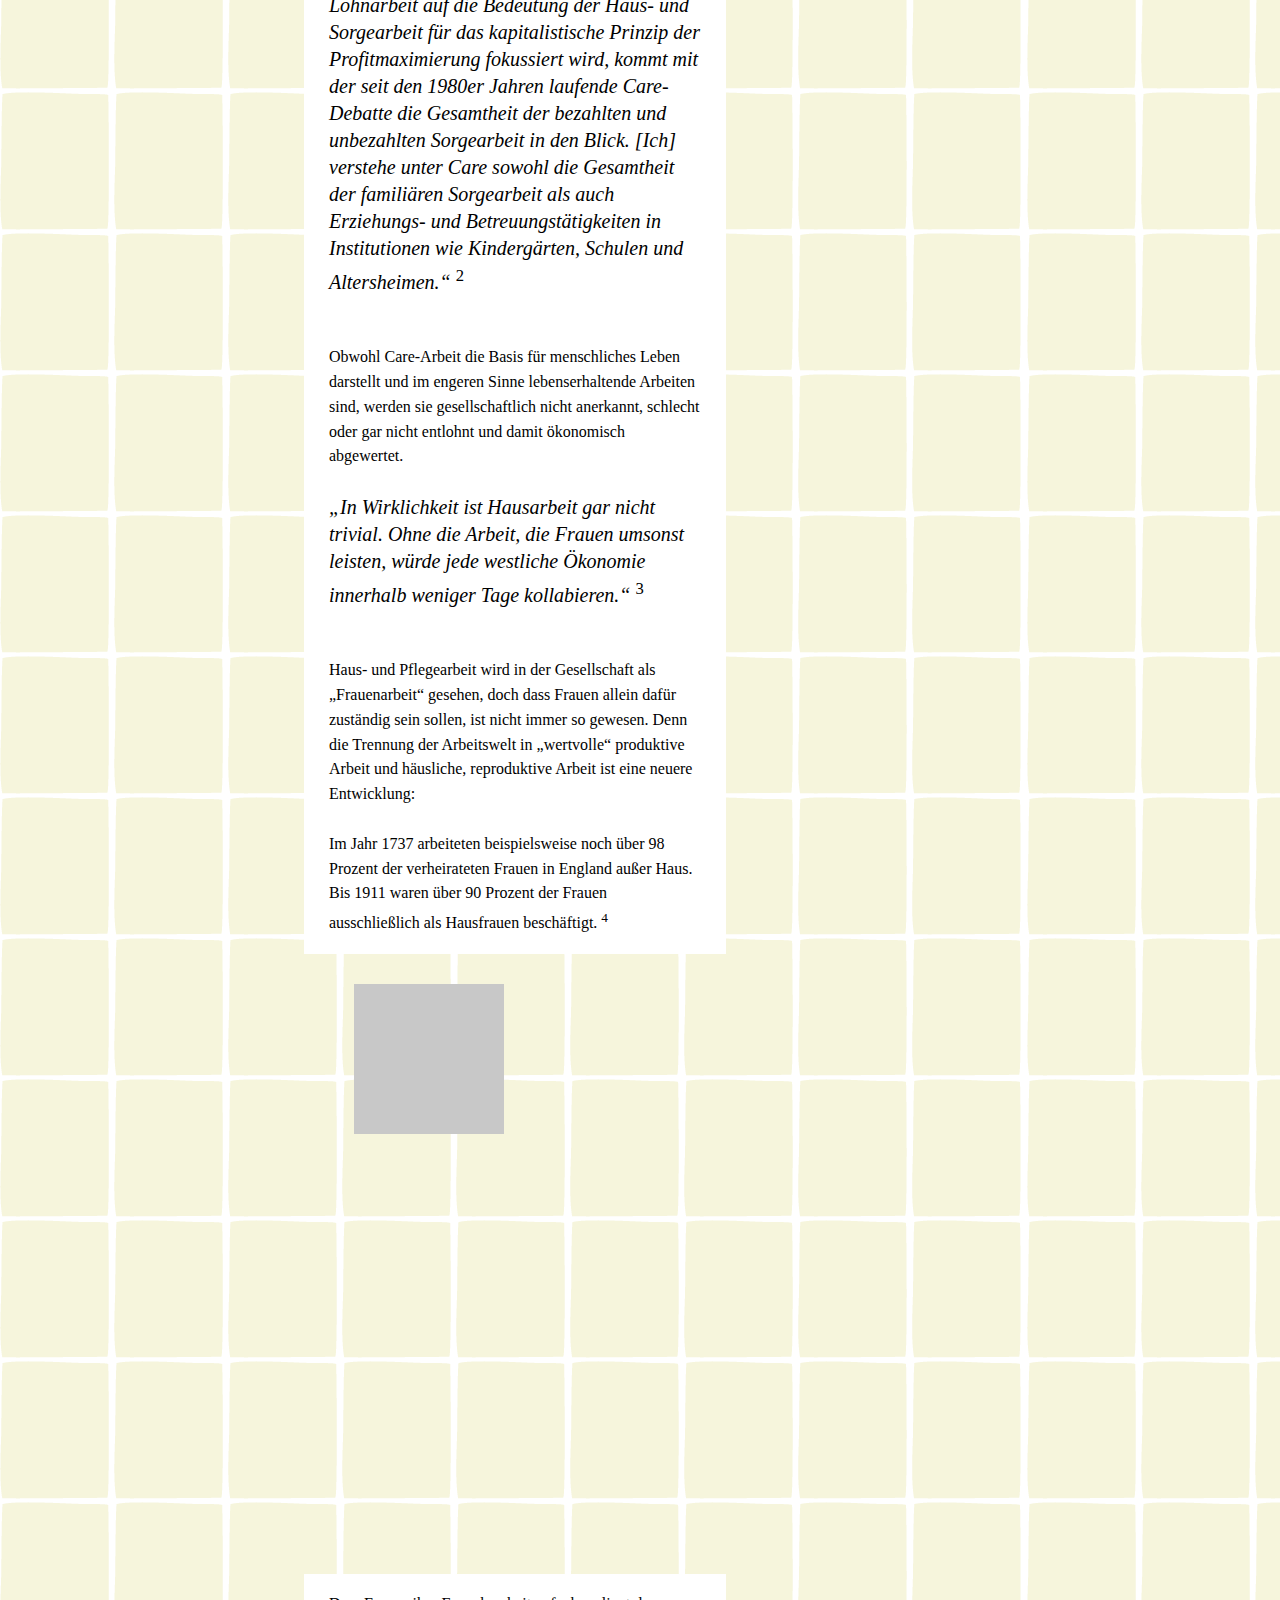
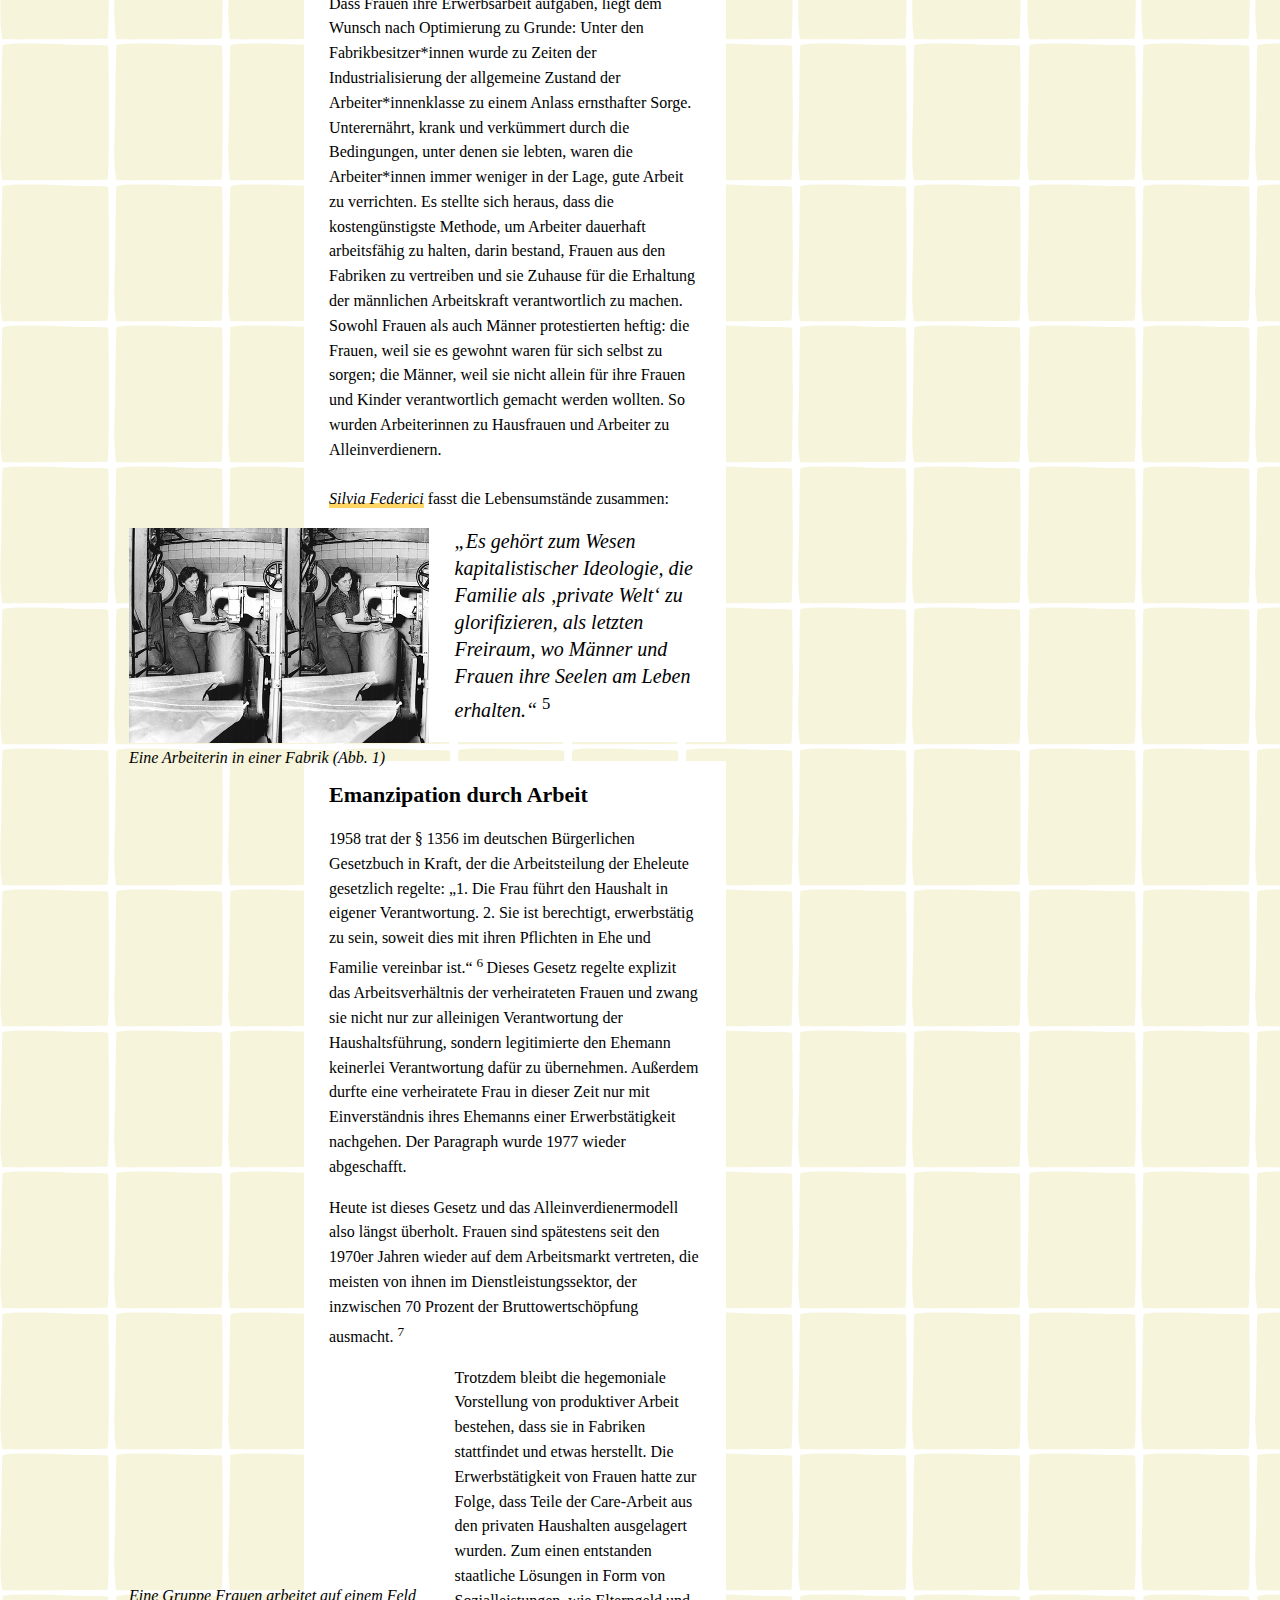
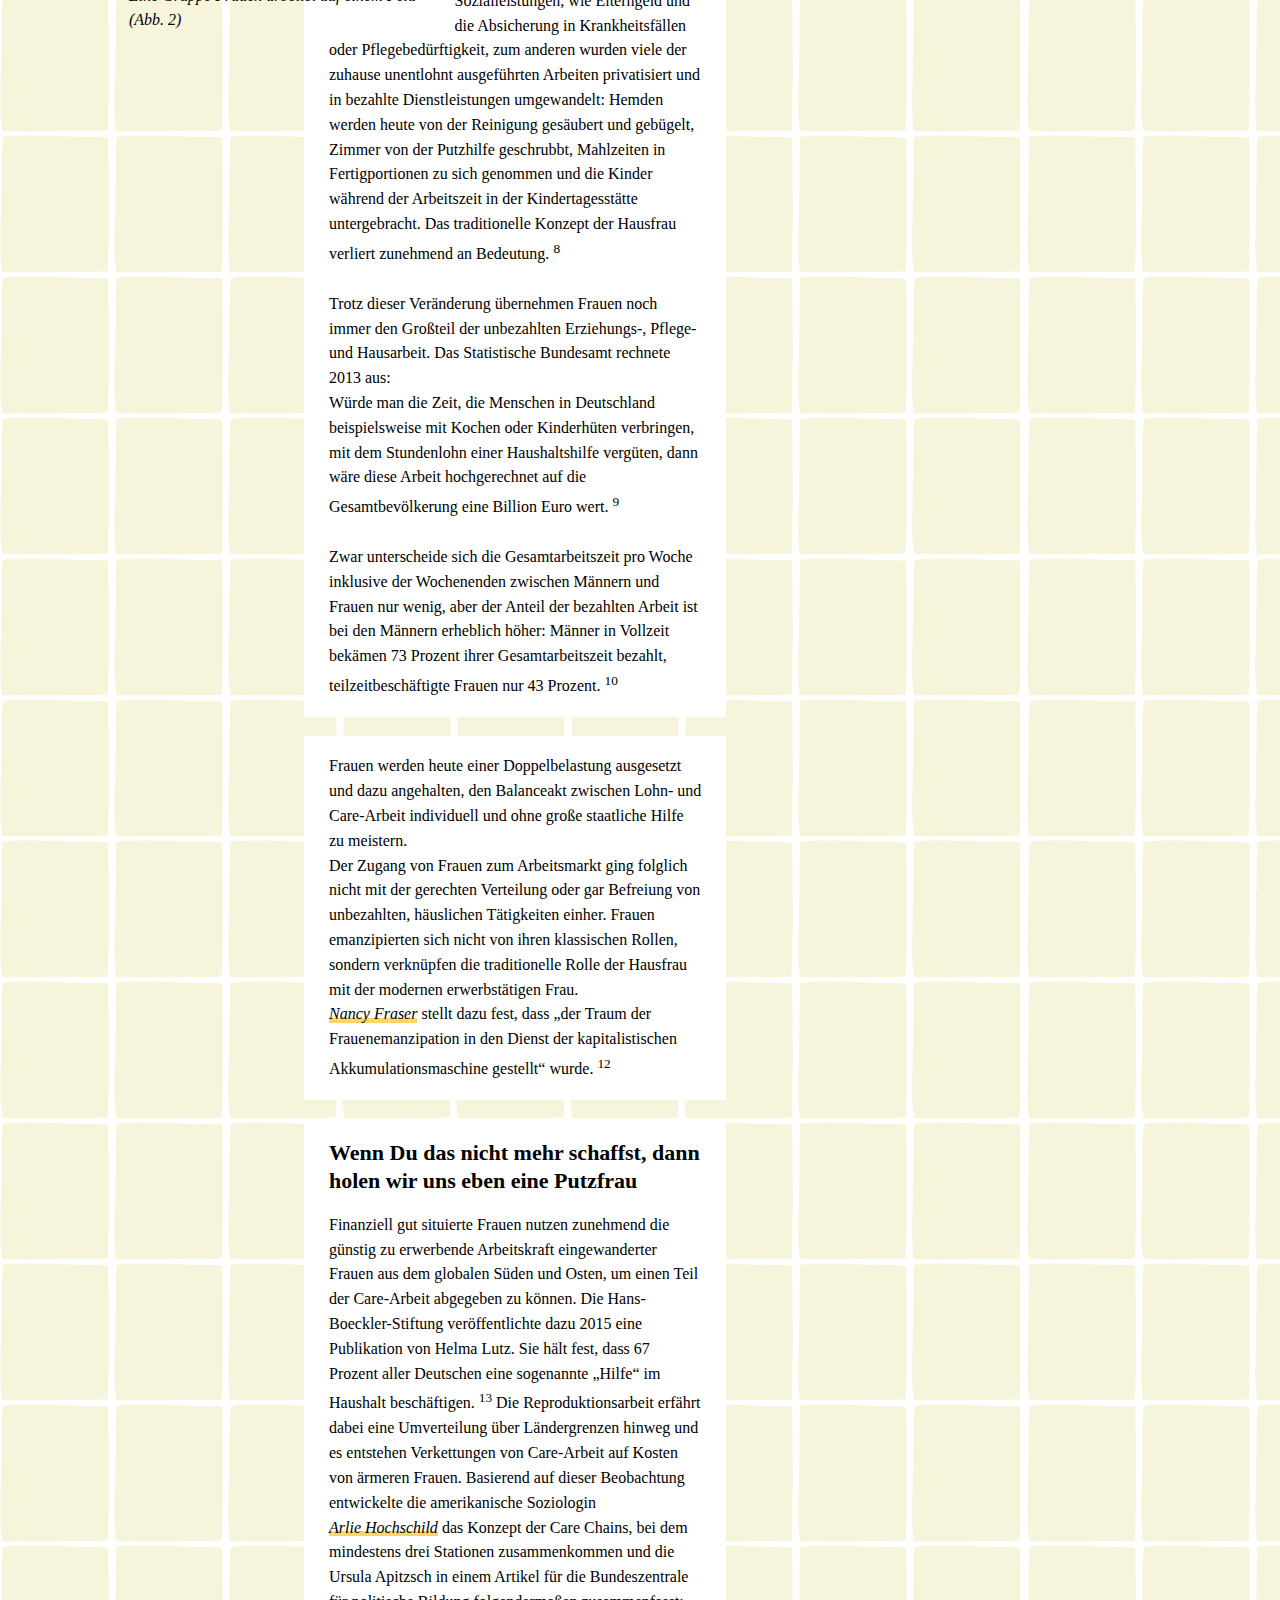
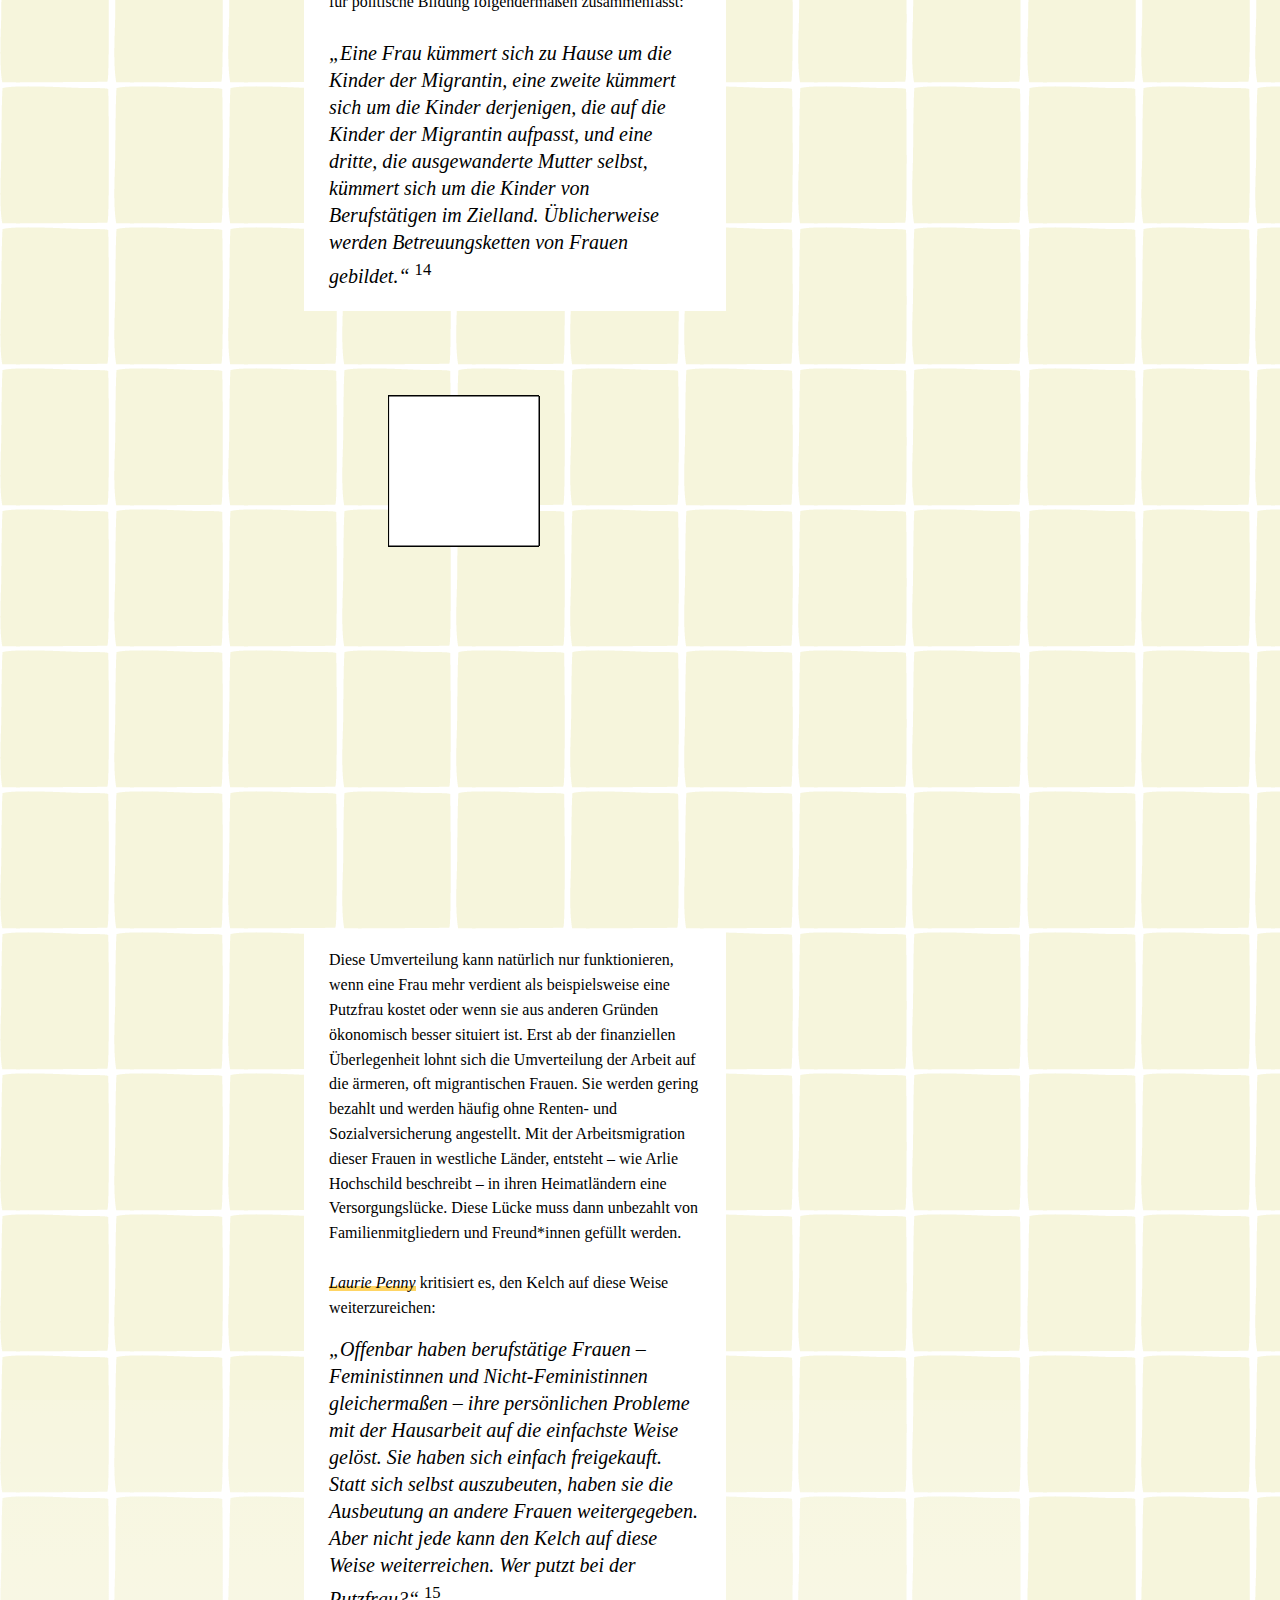
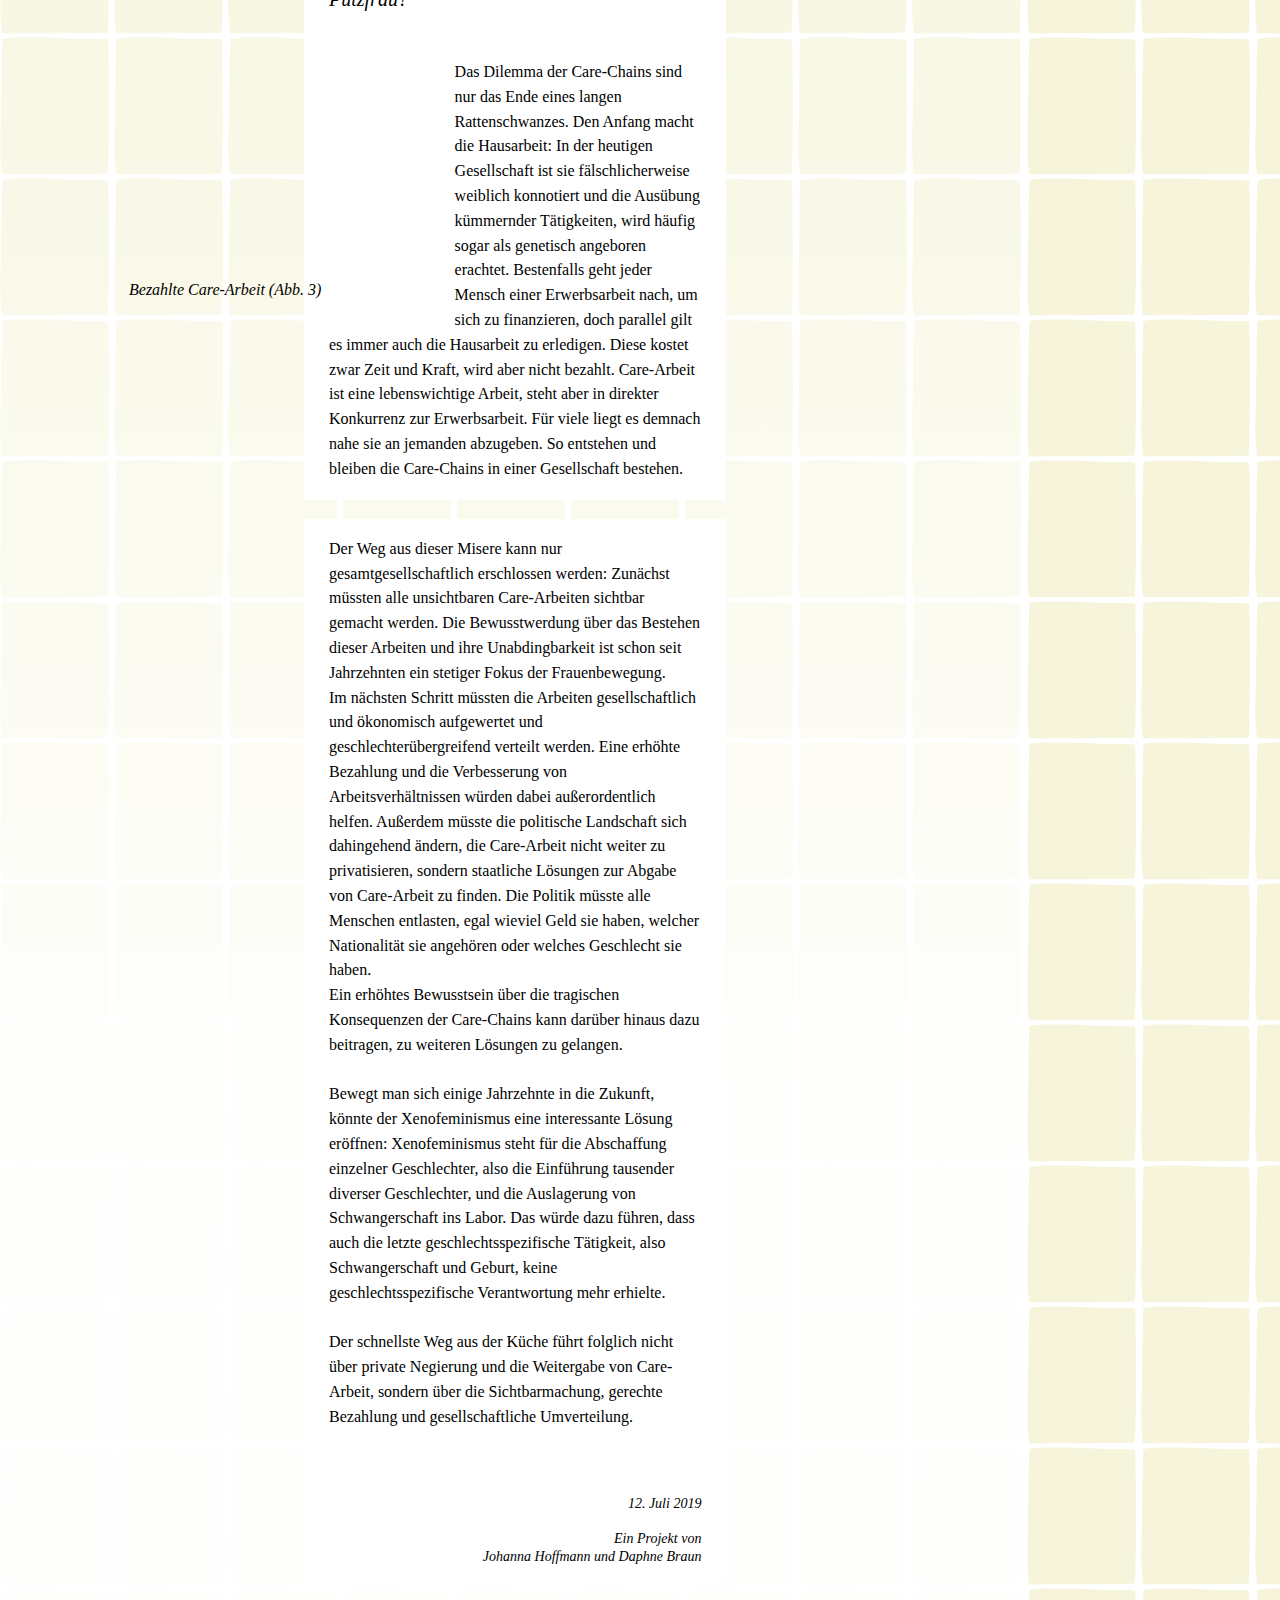
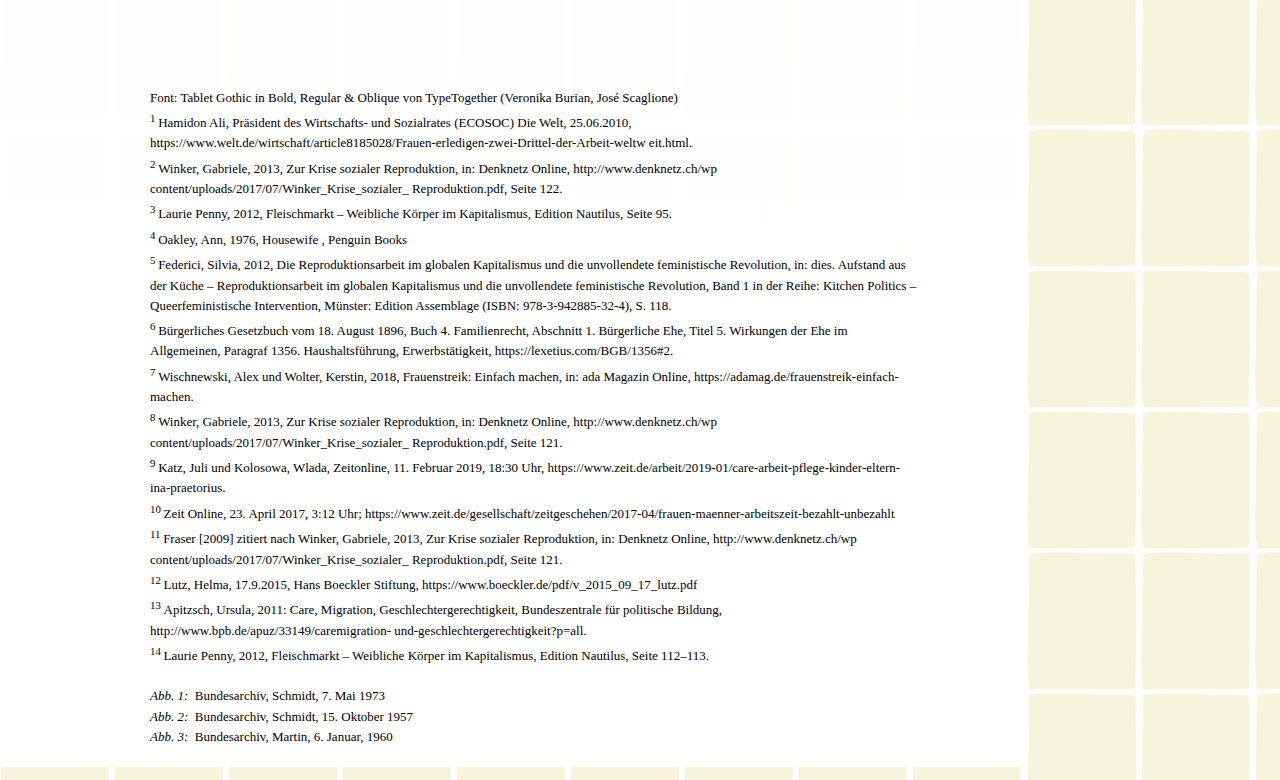
==== commit d9c5e47c: "Adds sketches as graphics in indexhtml" ====
--- a/index.html
+++ b/index.html
@@ -9,12 +9,10 @@
     <script src="p5.dom.js"></script>
     <script src="p5.sound.js"></script>
     <script src="sketch.js"></script>
-    <script src="sketch_carechain.js"></script>
   </head>
   <body>
 
-<div class="category">
-    <p>Arbeit und Frauen</p>
+<div class="category">Arbeit und Frauen
   </div>
 
 <div class="headline">
@@ -29,7 +27,8 @@
     <h2 class="h2"> Das bisschen Haushalt </h2>
     <p>Frauen arbeiten. Im Laufe der Jahrhunderte hat sich daran nichts geändert, doch was sich geändert hat, ist die Art der Arbeit und die gesellschaftliche Sicht darauf. Obwohl Frauen nicht weniger arbeiten als Männer, befinden sich viele von ihnen deutlich häufiger in einer prekären Situation.
     <br><br>
-    <i>„Zwei Drittel der Arbeit auf der Welt wird von Frauen erledigt […]. Dennoch verdienen sie nur zehn Prozent des weltweiten Einkommens und besitzen nur ein Prozent des Eigentums.“ </i> <sup> 1 </sup> </p>
+
+    <div  class="zitat"><i>„Zwei Drittel der Arbeit auf der Welt wird von Frauen erledigt […]. Dennoch verdienen sie nur zehn Prozent des weltweiten Einkommens und besitzen nur ein Prozent des Eigentums.“ </i> <sup> 1 </sup> </p></div>
   </div>
 
 
@@ -44,13 +43,13 @@
     Die Sozialwissenschaftlerin <i><underline>Gabriele Winker</underline></i> beschreibt Care-Arbeit noch spezifischer:<br>
     <br>
 
-    <i>„Während mit dem Begriff der Reproduktionsarbeit als Pendant zur Lohnarbeit auf die Bedeutung der Haus- und Sorgearbeit für das kapitalistische Prinzip der Profitmaximierung fokussiert wird, kommt mit der seit den 1980er Jahren laufende Care-Debatte die Gesamtheit der bezahlten und unbezahlten Sorgearbeit in den Blick. [Ich] verstehe unter Care sowohl die Gesamtheit der familiären Sorgearbeit als auch Erziehungs- und Betreuungstätigkeiten in Institutionen wie Kindergärten, Schulen und Altersheimen.“ </i> <sup> 2 </sup> 
+    <div  class="zitat"><i>„Während mit dem Begriff der Reproduktionsarbeit als Pendant zur Lohnarbeit auf die Bedeutung der Haus- und Sorgearbeit für das kapitalistische Prinzip der Profitmaximierung fokussiert wird, kommt mit der seit den 1980er Jahren laufende Care-Debatte die Gesamtheit der bezahlten und unbezahlten Sorgearbeit in den Blick. [Ich] verstehe unter Care sowohl die Gesamtheit der familiären Sorgearbeit als auch Erziehungs- und Betreuungstätigkeiten in Institutionen wie Kindergärten, Schulen und Altersheimen.“ </i> <sup> 2 </sup> </div>
     <br> <br>
     
     Obwohl Care-Arbeit die Basis für menschliches Leben darstellt und im engeren Sinne lebenserhaltende Arbeiten sind, werden sie gesellschaftlich nicht anerkannt, schlecht oder gar nicht entlohnt und damit ökonomisch abgewertet.<br>
     <br>
     
-    <i>„In Wirklichkeit ist Hausarbeit gar nicht trivial. Ohne die Arbeit, die Frauen umsonst leisten, würde jede westliche Ökonomie innerhalb weniger Tage kollabieren.“</i> <sup> 3 </sup> 
+    <div  class="zitat"><i>„In Wirklichkeit ist Hausarbeit gar nicht trivial. Ohne die Arbeit, die Frauen umsonst leisten, würde jede westliche Ökonomie innerhalb weniger Tage kollabieren.“</i> <sup> 3 </sup> </div>
     <br> <br>
 
     Haus- und Pflegearbeit wird in der Gesellschaft als „Frauenarbeit“ gesehen, doch dass Frauen allein dafür zuständig sein sollen, ist nicht immer so gewesen. Denn die Trennung der Arbeitswelt in „wertvolle“ produktive Arbeit und häusliche, reproduktive Arbeit ist eine neuere Entwicklung:
@@ -63,20 +62,23 @@
 
   <!-- SKETCH HAUS HIER!
  -->
-
-
-<!-- Neues Textfeld -->
-  <div class="text">
-    <p>Dass Frauen ihre Erwerbsarbeit aufgaben, liegt dem Wunsch nach Optimierung zu Grunde: Unter den Fabrikbesitzer*innen wurde zu Zeiten der Industrialisierung der allgemeine Zustand der Arbeiter*innenklasse zu einem Anlass ernsthafter Sorge. Unterernährt, krank und verkümmert durch die Bedingungen, unter denen sie lebten, waren die Arbeiter*innen immer weniger in der Lage, gute Arbeit zu verrichten. Es stellte sich heraus, dass die kostengünstigste Methode, um Arbeiter dauerhaft arbeitsfähig zu halten, darin bestand, Frauen aus den Fabriken zu vertreiben und sie Zuhause für die Erhaltung der männlichen Arbeitskraft verantwortlich zu machen. Sowohl Frauen als auch Männer protestierten heftig: die Frauen, weil sie es gewohnt waren für sich selbst zu sorgen; die Männer, weil sie nicht allein für ihre Frauen und Kinder verantwortlich gemacht werden wollten.</p>
-    
-    <p> <div class="img-frau_1"> <figcaption> <i> Arbeiterin in der Fabrik (Abb. 1)</i> </figcaption>
+<div id="haus-container"></div>
+
+
+<!-- Neues Textfeld -->
+  <div class="text">
+    <p>Dass Frauen ihre Erwerbsarbeit aufgaben, liegt dem Wunsch nach Optimierung zu Grunde: Unter den Fabrikbesitzer*innen wurde zu Zeiten der Industrialisierung der allgemeine Zustand der Arbeiter*innenklasse zu einem Anlass ernsthafter Sorge. Unterernährt, krank und verkümmert durch die Bedingungen, unter denen sie lebten, waren die Arbeiter*innen immer weniger in der Lage, gute Arbeit zu verrichten. Es stellte sich heraus, dass die kostengünstigste Methode, um Arbeiter dauerhaft arbeitsfähig zu halten, darin bestand, Frauen aus den Fabriken zu vertreiben und sie Zuhause für die Erhaltung der männlichen Arbeitskraft verantwortlich zu machen. Sowohl Frauen als auch Männer protestierten heftig: die Frauen, weil sie es gewohnt waren für sich selbst zu sorgen; die Männer, weil sie nicht allein für ihre Frauen und Kinder verantwortlich gemacht werden wollten.
+    So wurden Arbeiterinnen zu Hausfrauen und Arbeiter zu Alleinverdienern.
+    <br> <br>
+    <i><underline>Silvia Federici </underline></i> fasst die Lebensumstände zusammen:<br></p>
+
+     <p> <div class="img-frau_1"> <figcaption> <i> Eine Arbeiterin in einer Fabrik (Abb. 1)</i> </figcaption>
         </div>
       </p>
 
-    <p>So wurden Arbeiterinnen zu Hausfrauen und Arbeiter zu Alleinverdienern.
-    <br> <br>
-    <i><underline>Silvia Federici</underline></i> fasst die Lebensumstände zusammen:<br>
-    <i>„Es gehört zum Wesen kapitalistischer Ideologie, die Familie als ‚private Welt‘ zu glorifizieren, als letzten Freiraum, wo Männer und Frauen ihre Seelen am Leben erhalten.“</i> <sup>5</sup> 
+
+    <p>
+    <div  class="zitat"><i>„Es gehört zum Wesen kapitalistischer Ideologie, die Familie als ‚private Welt‘ zu glorifizieren, als letzten Freiraum, wo Männer und Frauen ihre Seelen am Leben erhalten.“</i> <sup>5</sup> </div>
     </p>
   </div>
   
@@ -90,7 +92,7 @@
 
     <p>Heute ist dieses Gesetz und das Alleinverdienermodell also längst überholt. Frauen sind spätestens seit den 1970er Jahren wieder auf dem Arbeitsmarkt vertreten, die meisten von ihnen im Dienstleistungssektor, der inzwischen 70 Prozent der Bruttowertschöpfung ausmacht. <sup> 7 </sup></p> 
 
-    <p> <div class="img-frau_2"> <figcaption> <i> Eine Gruppe Frauen arbeitet auf einem Acker (Abb. 2)</i> </figcaption>
+    <p> <div class="img-frau_2"> <figcaption> <i> Eine Gruppe Frauen arbeitet auf einem Feld (Abb. 2)</i> </figcaption>
         </div>
       </p>
 
@@ -116,14 +118,16 @@
 
 <!-- Neues Textfeld -->
   <div class="text">
-    <p> <h2 class="h2">Wenn Du das nicht mehr schaffst, dann holen wir uns eben eine Putzfrau</h2> Finanziell gut situierte Frauen nutzen zunehmend die günstig zu erwerbende Arbeitskraft eingewanderter Frauen aus dem globalen Süden und Osten, um einen Teil der Care-Arbeit abgegeben zu können. Die Hans-Boeckler-Stiftung veröffentlichte dazu 2015 eine Publikation von Helma Lutz. Sie hält fest, dass 67 Prozent aller Deutschen eine sogenannte „Hilfe“ im Haushalt beschäftigen. <sup>13</sup> Die Reproduktionsarbeit erfährt dabei eine Umverteilung über Ländergrenzen hinweg und es entstehen Verkettungen von Care-Arbeit auf Kosten von ärmeren Frauen. Basierend auf dieser Beobachtung entwickelte die amerikanische Soziologin <i><underline>Arlie Hochschild</underline></i> das Konzept der Care Chains, bei dem mindestens drei Stationen zusammenkommen und die <i><underline>Ursula Apitzsch</underline></i> in einem Artikel für die Bundeszentrale für politische Bildung folgendermaßen zusammenfasst:
-    <br> <br>
-
-    <i>„Eine Frau kümmert sich zu Hause um die Kinder der Migrantin, eine zweite kümmert sich um die Kinder derjenigen, die auf die Kinder der Migrantin aufpasst, und eine dritte, die ausgewanderte Mutter selbst, kümmert sich um die Kinder von Berufstätigen im Zielland. Üblicherweise werden Betreuungsketten von Frauen gebildet.“ </i> <sup> 14 </sup> </p>
-  </div>
-
-<!-- SKETCH CARECHAIN HIER!
- -->
+    <p> <h2 class="h2">Wenn Du das nicht mehr schaffst, dann holen wir uns eben eine Putzfrau</h2> Finanziell gut situierte Frauen nutzen zunehmend die günstig zu erwerbende Arbeitskraft eingewanderter Frauen aus dem globalen Süden und Osten, um einen Teil der Care-Arbeit abgegeben zu können. Die Hans-Boeckler-Stiftung veröffentlichte dazu 2015 eine Publikation von Helma Lutz. Sie hält fest, dass 67 Prozent aller Deutschen eine sogenannte „Hilfe“ im Haushalt beschäftigen. <sup>13</sup> Die Reproduktionsarbeit erfährt dabei eine Umverteilung über Ländergrenzen hinweg und es entstehen Verkettungen von Care-Arbeit auf Kosten von ärmeren Frauen. Basierend auf dieser Beobachtung entwickelte die amerikanische Soziologin <i><underline>Arlie Hochschild</underline></i> das Konzept der Care Chains, bei dem mindestens drei Stationen zusammenkommen und die Ursula Apitzsch in einem Artikel für die Bundeszentrale für politische Bildung folgendermaßen zusammenfasst:
+    <br> <br>
+
+    <div  class="zitat"><i>„Eine Frau kümmert sich zu Hause um die Kinder der Migrantin, eine zweite kümmert sich um die Kinder derjenigen, die auf die Kinder der Migrantin aufpasst, und eine dritte, die ausgewanderte Mutter selbst, kümmert sich um die Kinder von Berufstätigen im Zielland. Üblicherweise werden Betreuungsketten von Frauen gebildet.“ </i> <sup> 14 </sup> 
+    </p></div>
+  </div>
+
+<!-- SKETCH CARECHAIN HIER! -->
+  <div id="carechain-container"></div>
+
 
 <!-- Neues Textfeld -->
   <div class="text"> 
@@ -131,10 +135,10 @@
     <br><br>
     <i><underline>Laurie Penny</underline></i> kritisiert es, den Kelch auf diese Weise weiterzureichen: <br>
 
-    <i>„Offenbar haben berufstätige Frauen – Feministinnen und Nicht-Feministinnen gleichermaßen – ihre persönlichen Probleme mit der Hausarbeit auf die einfachste Weise gelöst. Sie haben sich einfach freigekauft. Statt sich selbst auszubeuten, haben sie die Ausbeutung an andere Frauen weitergegeben. Aber nicht jede kann den Kelch auf diese Weise weiterreichen. Wer putzt bei der Putzfrau?“ </i> <sup> 15 </sup> 
-    <br> <br></p>
-
-     <p> <div class="img-frau_3"> <figcaption class="bildunterschrift1"> <i>Care-Arbeit als bezahlte Arbeit (Abb. 3)</i> </figcaption>
+    <div  class="zitat"><i>„Offenbar haben berufstätige Frauen – Feministinnen und Nicht-Feministinnen gleichermaßen – ihre persönlichen Probleme mit der Hausarbeit auf die einfachste Weise gelöst. Sie haben sich einfach freigekauft. Statt sich selbst auszubeuten, haben sie die Ausbeutung an andere Frauen weitergegeben. Aber nicht jede kann den Kelch auf diese Weise weiterreichen. Wer putzt bei der Putzfrau?“ </i> <sup> 15 </sup> 
+    <br> <br></p></div>
+
+     <p> <div class="img-frau_3"> <figcaption class="bildunterschrift1"> <i>Bezahlte Care-Arbeit (Abb. 3)</i> </figcaption>
         </div>
       </p>
 
--- a/main.css
+++ b/main.css
@@ -84,9 +84,9 @@
 	margin-left: 200px;
 	
 	background: #ffd564;	
-	border: #ffd564 1px solid;
-	border-left: #ffd564 15px solid;
-	border-right: #ffd564 15px solid;
+	border: #ffd564 5px solid;
+	border-left: #ffd564 10px solid;
+	border-right: #ffd564 5px solid;
 }
 
 
@@ -99,6 +99,11 @@
 	border-left: white 25px solid;
 	border-right: white 25px solid;
 	margin: 0 1.6em 1.2em 0;
+}
+
+.zitat {
+	font-size: 20px;
+	line-height: 135%;
 }
 
 .text2 {
@@ -120,7 +125,7 @@
 .h2 {
 	font-family: "Tablet Gothic Regular";
 	line-height: 125%;
-	font-size: 22;
+	font-size: 22px;
 }
 
 underline {
